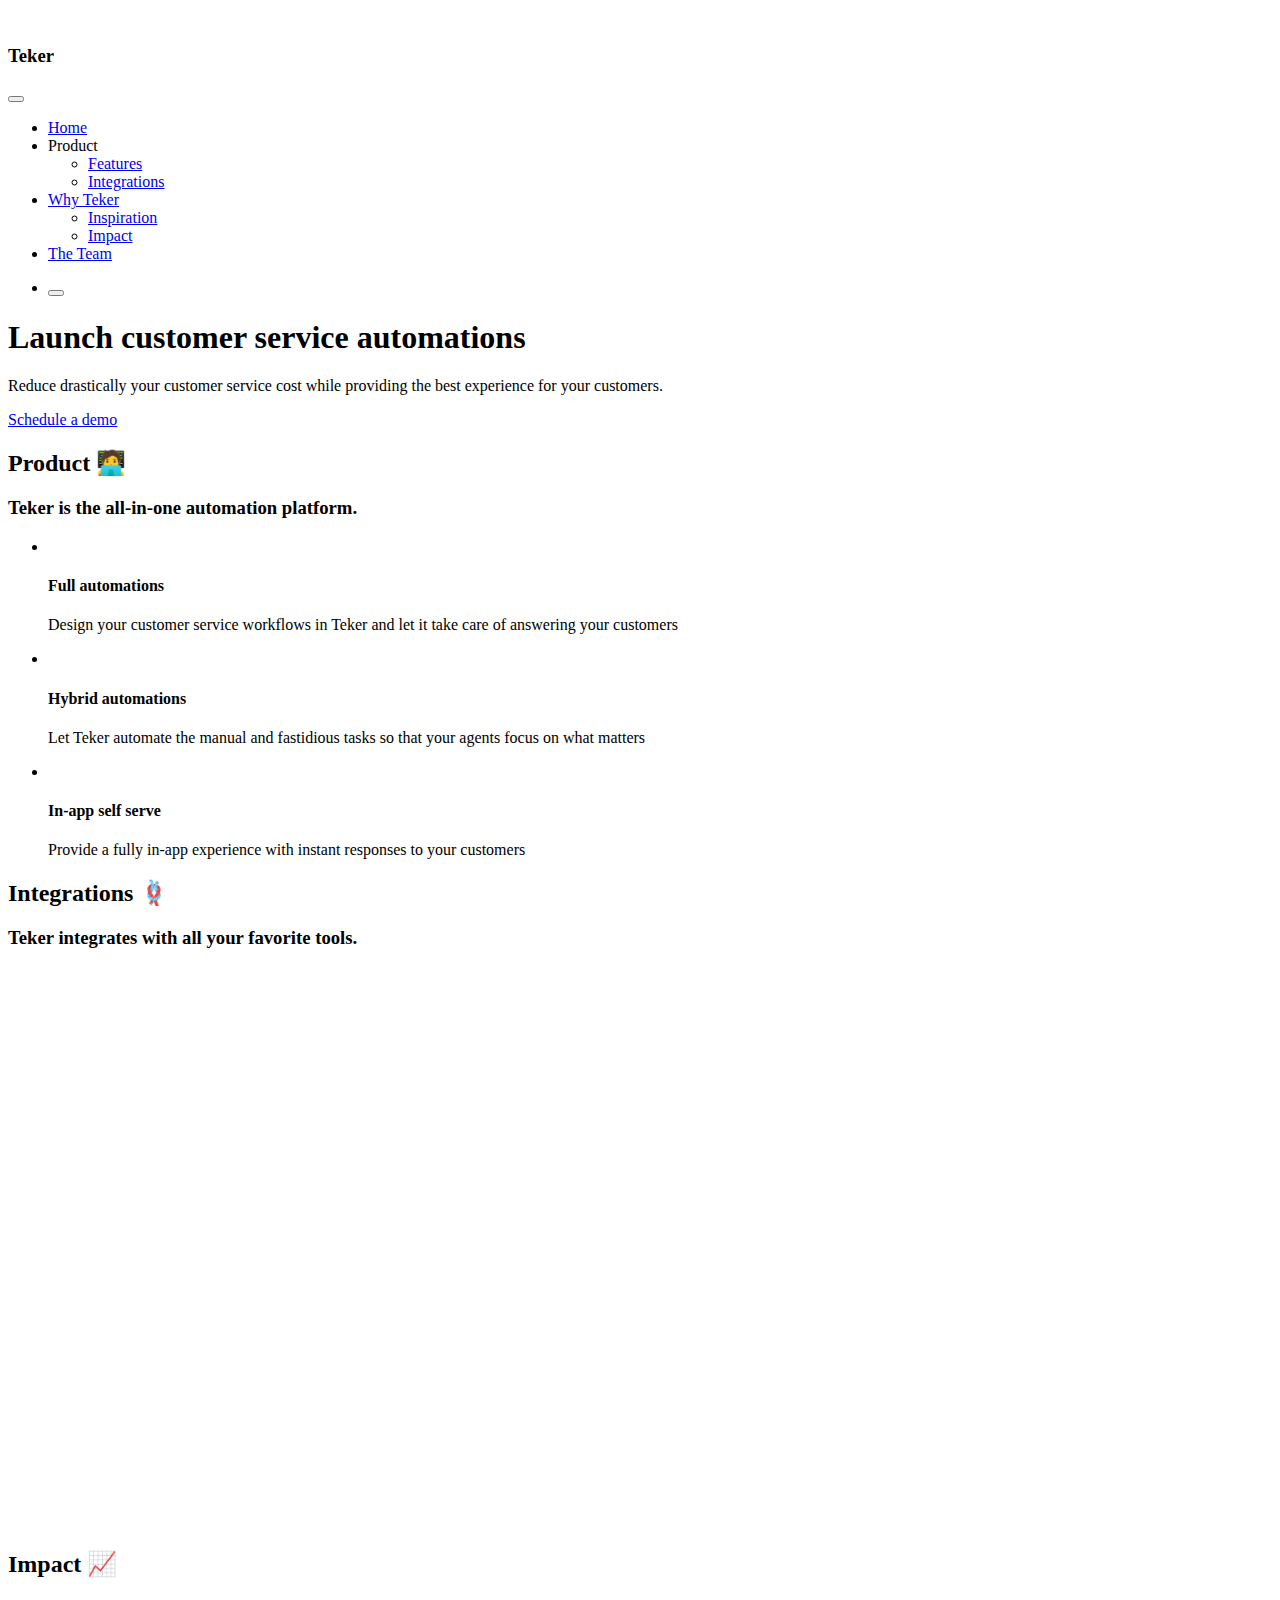
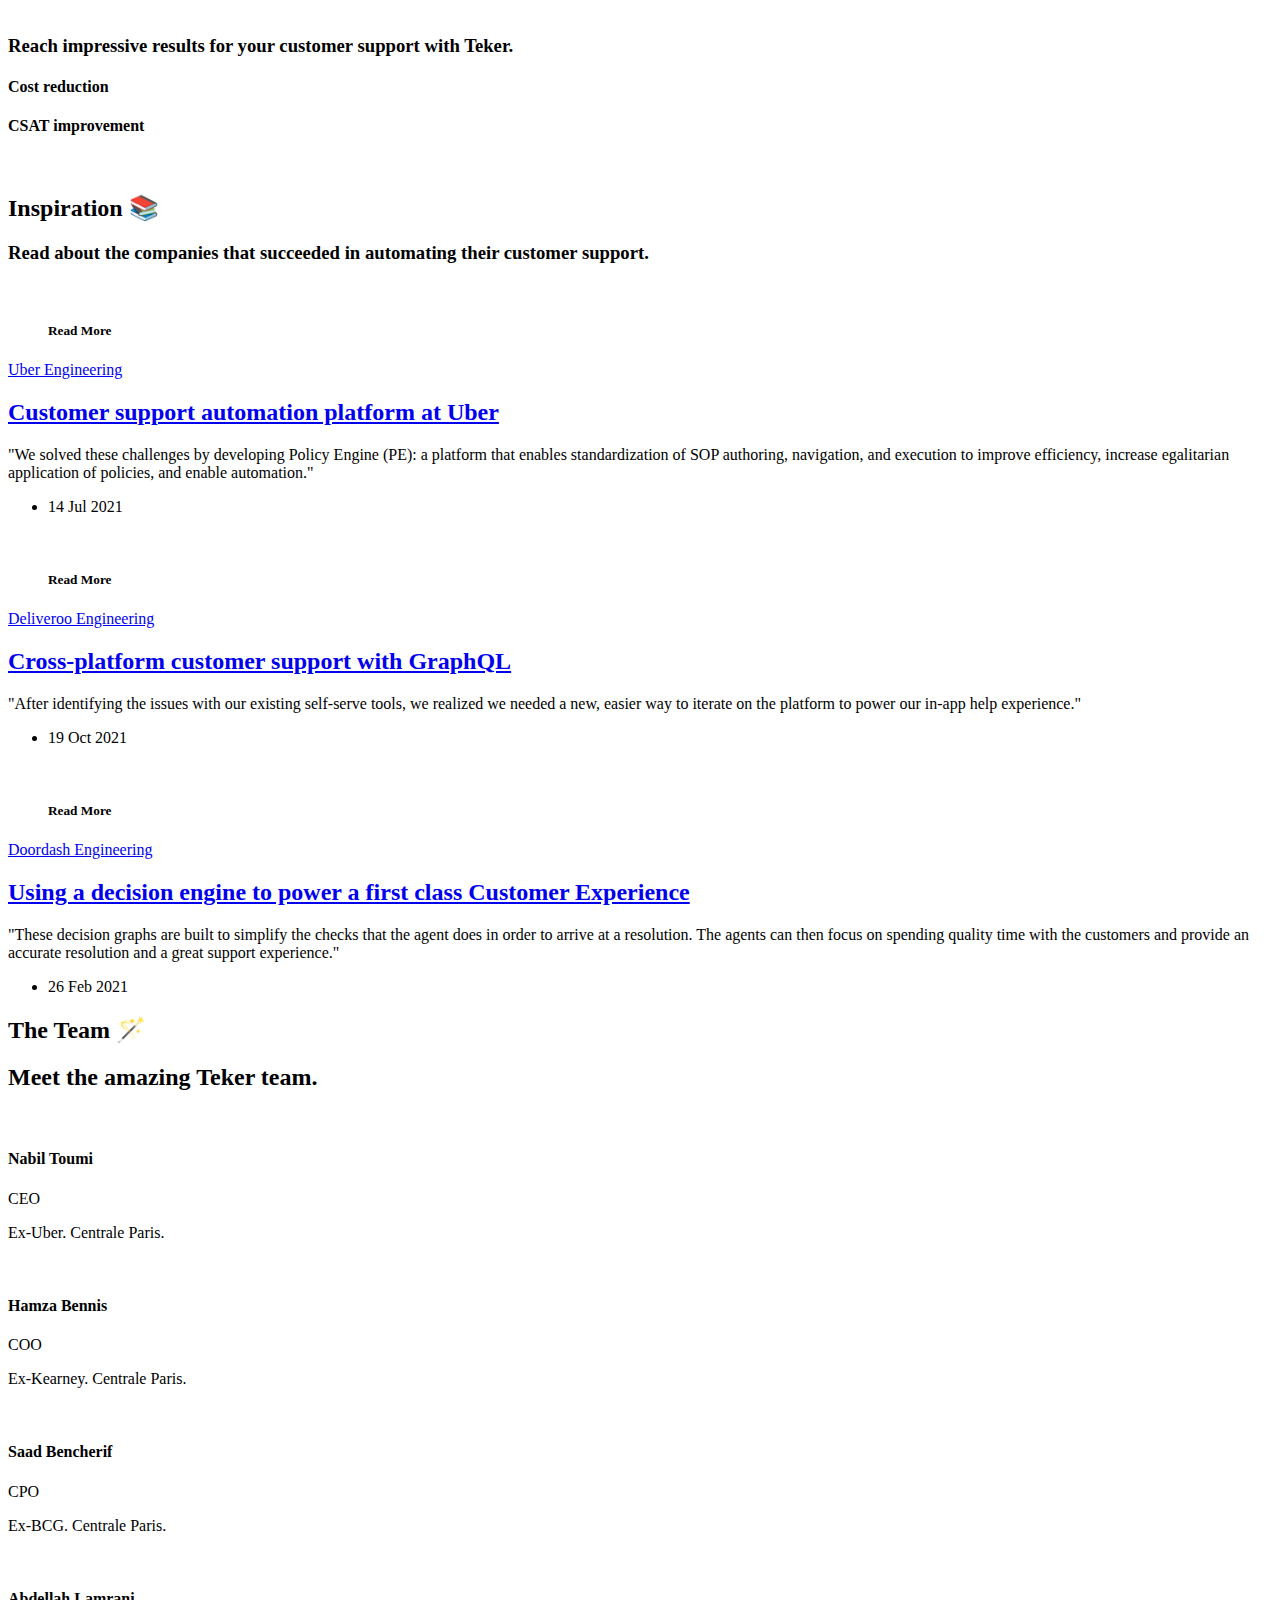
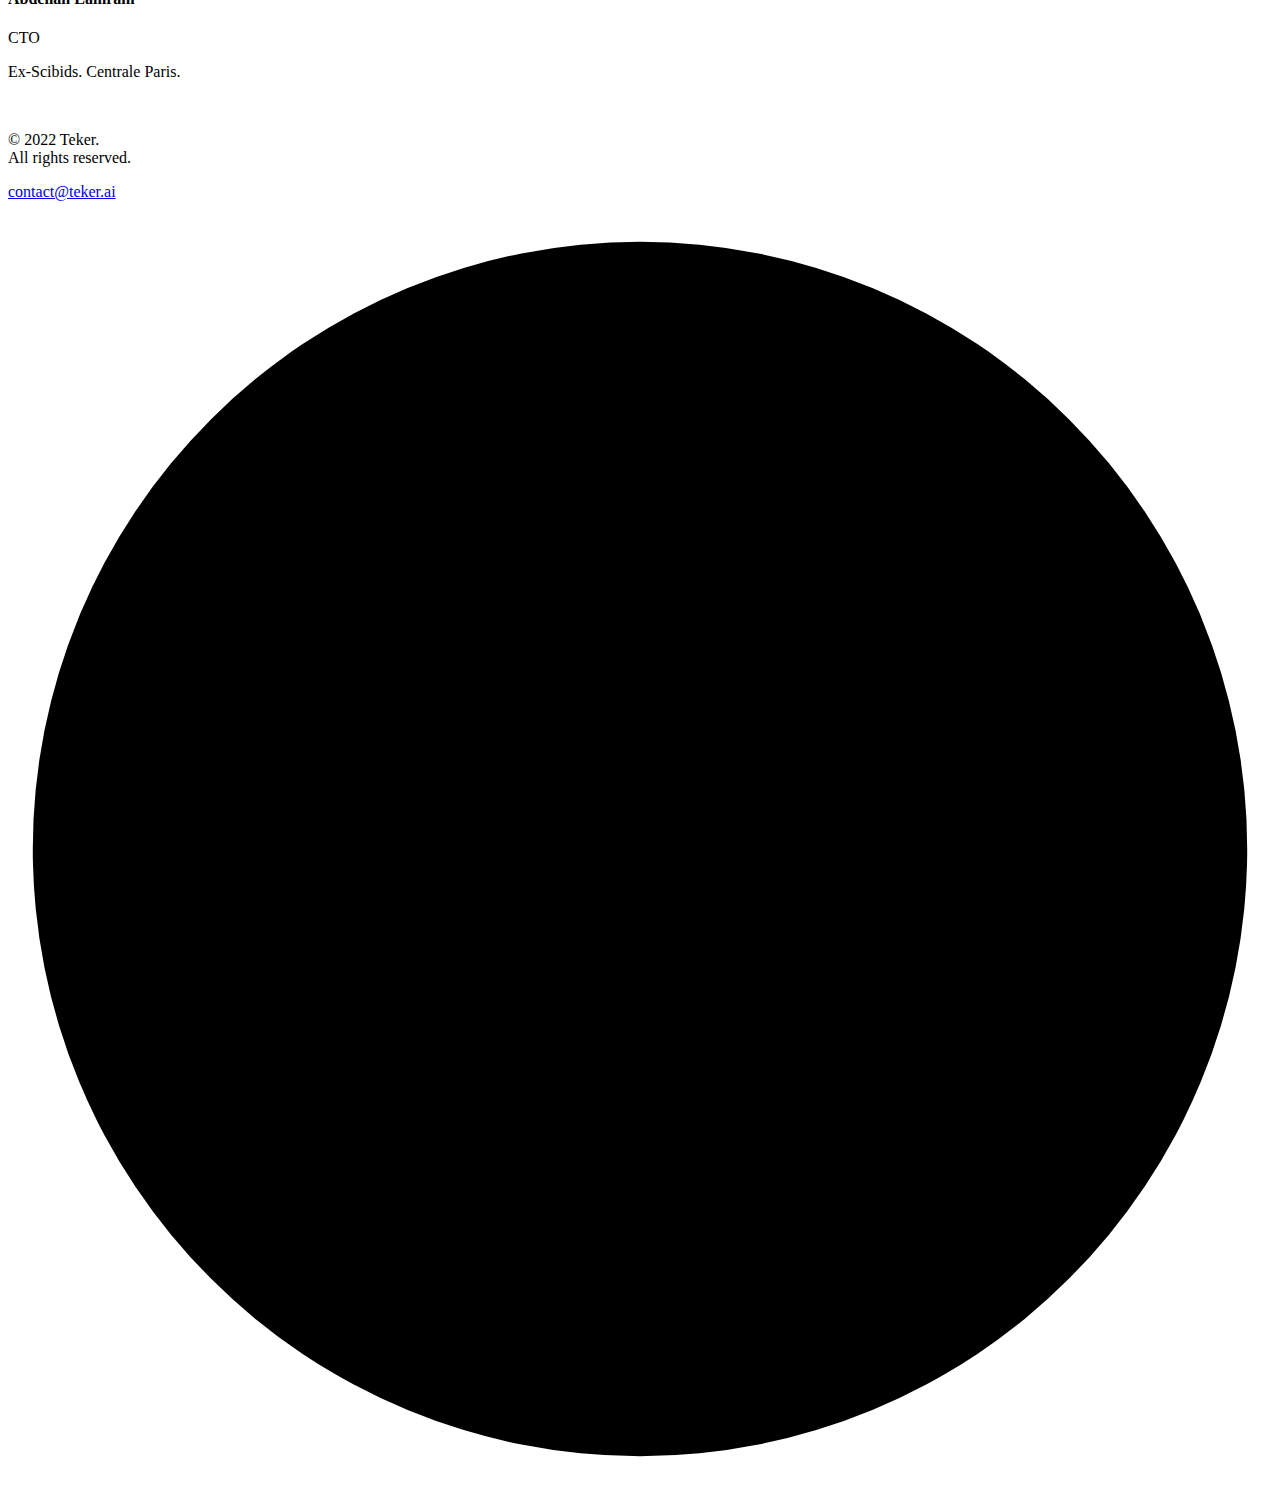
==== index.html @ 2a24ea31 "Add keywords and description" ====
<!DOCTYPE html>
<html lang="en">

<head>
  <meta charset="utf-8">
  <meta name="viewport" content="width=device-width, initial-scale=1.0">
  <meta name="description"
    content="Customer service automations made easy">
  <meta name="keywords"
    content="teker, customer service, automation, no code, saas, start up, tech">
  <meta name="author" content="elemis">
  <title>Teker | Automations made easy</title>
  <link rel="shortcut icon" href="./assets/logos/logo_favicon.png">
  <link rel="stylesheet" href="./assets/css/plugins.css">
  <link rel="stylesheet" href="./assets/css/style.css">
  <link rel="preload" href="./assets/css/fonts/dm.css" as="style" onload="this.rel='stylesheet'">
</head>

<body id="home">
  <div class="content-wrapper">
    <header class="wrapper bg-soft-primary">
      <nav class="navbar navbar-expand-lg classic transparent navbar-light">
        <div class="container flex-lg-row flex-nowrap align-items-center">
          <div class="navbar-brand w-100">
            <a href="./index.html">
              <img class="pt-2" src="./assets/logos/logo_teker.png" width="190" alt="" />
            </a>
          </div>
          <div class="navbar-collapse offcanvas offcanvas-nav offcanvas-start">
            <div class="offcanvas-header d-lg-none">
              <h3 class="text-white fs-30 mb-0">Teker</h3>
              <button type="button" class="btn-close btn-close-white" data-bs-dismiss="offcanvas"
                aria-label="Close"></button>
            </div>
            <div class="offcanvas-body ms-lg-auto d-flex flex-column h-100">
              <ul class="navbar-nav">
                <li class="nav-item dropdown">
                  <a class="nav-link" href="#home">Home</a>
                </li>
                <li class="nav-item dropdown">
                  <a class="nav-link dropdown-toggle" data-bs-toggle="dropdown">Product</a>
                  <ul class="dropdown-menu">
                    <li class="nav-item"><a class="dropdown-item" href="#our_product">Features</a></li>
                    <li class="nav-item"><a class="dropdown-item" href="#integrations">Integrations</a></li>
                  </ul>
                </li>
                <li class="nav-item dropdown">
                  <a class="nav-link dropdown-toggle" href="#" data-bs-toggle="dropdown">Why Teker</a>
                  <ul class="dropdown-menu">
                    <li class="nav-item"><a class="dropdown-item" href="#concept_validated">Inspiration</a></li>
                    <li class="nav-item"><a class="dropdown-item" href="#impact">Impact</a></li>
                  </ul>
                </li>
                <li class="nav-item dropdown">
                  <a class="nav-link" href="#the_team">The Team</a>
                </li>
                <!-- /.navbar-nav -->
            </div>
            <!-- /.navbar-other -->
          </div>
          <!-- /.navbar-collapse -->
          <div class="navbar-other ms-lg-4">
            <ul class="navbar-nav flex-row align-items-center ms-auto">
              <li class="nav-item d-lg-none">
                <button class="hamburger offcanvas-nav-btn"><span></span></button>
              </li>
            </ul>
          </div>
        </div>
        <!-- /.container -->
      </nav>
    </header>
    <!-- /header -->
    <section class="wrapper bg-soft-primary">
      <div class="container pt-10 pb-12 pt-md-14 pb-md-17">
        <div class="row gx-lg-8 gx-xl-12 gy-10 align-items-center">
          <div class="col-md-10 offset-md-1 offset-lg-0 col-lg-8 mt-lg-n2 text-center text-lg-start order-2 order-lg-0"
            data-cues="slideInDown" data-group="page-title" data-delay="600">
            <h1 class="display-1 mb-5 mx-md-10 mx-lg-0">Launch customer service automations <span
                class="typer text-primary text-nowrap" data-delay="70"
                data-words="like magic 🪄., in a few clicks 🖱., in no-code 🤓."></span><span
                class="cursor text-primary" data-owner="typer"></span></h1>
            <p class="lead fs-lg mb-7">Reduce drastically your customer service cost while providing the best experience
              for your customers.</p>
            <div class="d-flex justify-content-center justify-content-lg-start" data-cues="slideInDown"
              data-group="page-title-buttons" data-delay="900">
              <span><a class="btn btn-lg btn-primary rounded" href="https://calendly.com/abdellam1994/15min">Schedule a
                  demo</a></span>
            </div>
          </div>
          <!-- /column -->
        </div>
        <!-- /.row -->
      </div>
      <!-- /.container -->
    </section>
    <!-- /section -->
    <section class="wrapper bg-light" id="our_product">
      <div class="container py-14 pt-md-14 pb-md-15">
        <div class="row">
          <div class="col-md-10 offset-md-1 col-lg-10 offset-lg-2 mx-auto text-center">
            <h2 class="fs-15 text-uppercase text-muted mb-3">Product 🧑‍💻</h2>
            <h3 class="display-4 mb-10 px-xl-10 px-xxl-15">Teker is the all-in-one automation platform.</h3>
          </div>
          <!-- /column -->
        </div>
        <!-- /.row -->
        <ul
          class="nav nav-tabs nav-tabs-bg nav-tabs-shadow-lg d-flex justify-content-between nav-justified flex-lg-row flex-column">
          <li class="nav-item"> <a class="nav-link d-flex flex-row" data-bs-toggle="tab">
              <div><img src="./assets/img/icons/lineal/rocket.png"
                  class="svg-inject icon-svg icon-svg-md text-yellow me-4" alt="" /></div>
              <div>
                <h4 class="mb-1">Full automations</h4>
                <p>Design your customer service workflows in Teker and let it take care of answering your customers</p>
              </div>
            </a> </li>
          <li class="nav-item"> <a class="nav-link d-flex flex-row" data-bs-toggle="tab">
              <div><img src="./assets/img/icons/lineal/shaking_hands.png"
                  class="svg-inject icon-svg icon-svg-md text-green me-4" alt="" /></div>
              <div>
                <h4 class="mb-1">Hybrid automations</h4>
                <p>Let Teker automate the manual and fastidious tasks so that your agents focus on what matters</p>
              </div>
            </a> </li>
          <li class="nav-item"> <a class="nav-link d-flex flex-row" data-bs-toggle="tab">
              <div><img src="./assets/img/icons/lineal/app.png" class="svg-inject icon-svg icon-svg-md text-red me-4"
                  alt="" /></div>
              <div>
                <h4 class="mb-1">In-app self serve</h4>
                <p>Provide a fully in-app experience with instant responses to your customers</p>
              </div>
            </a> </li>
        </ul>
        <!-- /.container -->
    </section>
    <!-- /section -->
    <section class="wrapper bg-soft-primary" id="integrations">
      <div class="container py-14 py-md-16">
        <div class="col-md-10 offset-md-1 col-lg-8 offset-lg-2 mx-auto text-center">
          <h2 class="fs-15 text-uppercase text-muted mb-3">Integrations 🪢</h2>
          <h3 class="display-4 mb-4 pe-xxl-5">Teker integrates with all your favorite tools.</h3>
        </div>
        <br>
        <div class="slide">
          <div class="slide-track">
            <div class="col">
              <figure class="p-4"><img src="./assets/img/brands/zendesk.png" alt="" /></figure>
            </div>
            <!--/column -->
            <div class="col">
              <figure class="p-4"><img src="./assets/img/brands/intercom.png" alt="" /></figure>
            </div>
            <!--/column -->
            <div class="col">
              <figure class="p-4"><img src="./assets/img/brands/zapier.svg" alt="" /></figure>
            </div>
            <!--/column -->
            <div class="col">
              <figure class="p-4"><img src="./assets/img/brands/google_sheets.png" alt="" />
              </figure>
            </div>
            <!--/column -->
            <div class="col">
              <figure class="p-4"><img src="./assets/img/brands/mongodb.png" alt="" /></figure>
            </div>
            <!--/column -->
            <div class="col">
              <figure class="p-4"><img src="./assets/img/brands/hubspot.png" alt="" /></figure>
            </div>
            <!--/column -->
            <div class="col">
              <figure class="p-4"><img src="./assets/img/brands/salesforce.png" alt="" /></figure>
            </div>
            <!--/column -->
            <div class="col">
              <figure class="p-4"><img src="./assets/img/brands/api.png" alt="" /></figure>
            </div>
            <!--/column -->
            <div class="col">
              <figure class="p-4"><img src="./assets/img/brands/zendesk.png" alt="" /></figure>
            </div>
            <!--/column -->
            <div class="col">
              <figure class="p-4"><img src="./assets/img/brands/intercom.png" alt="" /></figure>
            </div>
            <!--/column -->
            <div class="col">
              <figure class="p-4"><img src="./assets/img/brands/zapier.svg" alt="" /></figure>
            </div>
            <!--/column -->
            <div class="col">
              <figure class="p-4"><img src="./assets/img/brands/google_sheets.png" alt="" />
              </figure>
            </div>
            <!--/column -->
            <div class="col">
              <figure class="p-4"><img src="./assets/img/brands/mongodb.png" alt="" /></figure>
            </div>
            <!--/column -->
            <div class="col">
              <figure class="p-4"><img src="./assets/img/brands/hubspot.png" alt="" /></figure>
            </div>
            <!--/column -->
            <div class="col">
              <figure class="p-4"><img src="./assets/img/brands/salesforce.png" alt="" /></figure>
            </div>
            <!--/column -->
            <div class="col">
              <figure class="p-4"><img src="./assets/img/brands/api.png" alt="" /></figure>
            </div>
            <!--/column -->
          </div>
        </div>
      </div>
      <!-- /column -->
  </div>
  <!-- /.row -->
  </div>
  <!-- /.container -->
  </section>
  <section class="wrapper bg-light" id="impact">
    <div class="container py-14 py-md-14">
      <div class="col-md-10 offset-md-1 col-lg-8 offset-lg-2 mx-auto text-center">
        <h2 class="fs-15 text-uppercase text-muted mb-3">Impact 📈</h2>
      </div>
      <br>
      <div class="row align-items-center gy-8">
        <div class="col-lg-7 text-center text-lg-start">
          <h3 class="display-4 mb-0 pe-xl-10 pe-xxl-15">Reach <span class="underline-3 style-2 purple">impressive</span>
            results for your customer support with Teker.</h3>
        </div>
        <!-- /column -->
        <div class="col-lg-5">
          <div class="row gy-6 text-center">
            <div class="col-md-6">
              <div class="progressbar semi-circle fuchsia" data-value="70"></div>
              <h4 class="mb-0">Cost reduction</h4>
            </div>
            <!-- /column -->
            <div class="col-md-6">
              <div class="progressbar semi-circle orange" data-value="+30"></div>
              <h4 class="mb-0">CSAT improvement</h4>
            </div>
            <!-- /column -->
          </div>
          <!-- /.row -->
        </div>
        <!-- /column -->
      </div>
      <!-- /.row -->
    </div>
    <!-- /.container -->
  </section>
  <!-- /section -->
  <section class="wrapper bg-soft-primary" id="concept_validated">
    <br>

    <div class="container py-14 py-md-12">
      <div class="row">
        <div class="col-md-10 offset-md-1 col-lg-8 offset-lg-2 mx-auto text-center">
          <h2 class="fs-15 text-uppercase text-muted mb-3">Inspiration 📚</h2>
          <h3 class="display-4 mb-10 px-xl-10 px-xxl-15">Read about the companies that succeeded in automating their
            customer support.</h3>
        </div>
      </div>
      <!-- /.row -->
      <div class="container py-14 py-md-10">
        <!-- /.row -->
        <div class="position-relative">
          <div class="shape bg-dot primary rellax w-17 h-20" data-rellax-speed="1" style="top: 0; left: -1.7rem;">
          </div>
          <div class="swiper-container dots-closer blog grid-view mb-6" data-margin="0" data-dots="true"
            data-items-xl="3" data-items-md="2" data-items-xs="1">
            <div class="swiper">
              <div class="swiper-wrapper">
                <div class="swiper-slide">
                  <div class="item-inner">
                    <article>
                      <div class="card">
                        <figure class="card-img-top overlay overlay-1 hover-scale"><a
                            href="https://eng.uber.com/customer-automation-platform/"> <img
                              src="./assets/img/photos/b4.jpg" alt="" /></a>
                          <figcaption>
                            <h5 class="from-top mb-0">Read More</h5>
                          </figcaption>
                        </figure>
                        <div class="card-body card-body-article">
                          <div class="post-header">
                            <div class="post-category text-line">
                              <a href="https://eng.uber.com/customer-automation-platform/" class="hover"
                                rel="category">Uber Engineering</a>
                            </div>
                            <!-- /.post-category -->
                            <h2 class="post-title h3 mt-1 mb-3"><a class="link-dark"
                                href="https://eng.uber.com/customer-automation-platform/">Customer support automation
                                platform at Uber</a></h2>
                          </div>
                          <!-- /.post-header -->
                          <div class="post-content">
                            <p>"We solved these challenges by developing Policy Engine (PE): a platform that enables
                              standardization of SOP authoring, navigation, and execution to improve efficiency,
                              increase egalitarian application of policies, and enable automation."</p>
                          </div>
                          <!-- /.post-content -->
                        </div>
                        <!--/.card-body -->
                        <div class="card-footer">
                          <ul class="post-meta d-flex mb-0">
                            <li class="post-date"><i class="uil uil-calendar-alt"></i><span>14 Jul 2021</span></li>
                          </ul>
                          <!-- /.post-meta -->
                        </div>
                        <!-- /.card-footer -->
                      </div>
                      <!-- /.card -->
                    </article>
                    <!-- /article -->
                  </div>
                  <!-- /.item-inner -->
                </div>
                <!--/.swiper-slide -->
                <div class="swiper-slide">
                  <div class="item-inner">
                    <article>
                      <div class="card">
                        <figure class="card-img-top overlay overlay-1 hover-scale"><a
                            href="https://deliveroo.engineering/2021/10/19/cross-platform-customer-support.html"> <img
                              src="./assets/img/photos/b6.jpg" alt="" /></a>
                          <figcaption>
                            <h5 class="from-top mb-0">Read More</h5>
                          </figcaption>
                        </figure>
                        <div class="card-body card-body-article">
                          <div class="post-header">
                            <div class="post-category text-line">
                              <a href="https://deliveroo.engineering/2021/10/19/cross-platform-customer-support.html"
                                class="hover" rel="category">Deliveroo Engineering</a>
                            </div>
                            <!-- /.post-category -->
                            <h2 class="post-title h3 mt-1 mb-3"><a class="link-dark"
                                href="https://deliveroo.engineering/2021/10/19/cross-platform-customer-support.html">Cross-platform
                                customer support with GraphQL</a></h2>
                          </div>
                          <!-- /.post-header -->
                          <div class="post-content" height="1000">
                            <p>"After identifying the issues with our existing self-serve tools, we realized we needed
                              a new, easier way to iterate on the platform to power our in-app help experience."</p>
                          </div>
                          <!-- /.post-content -->
                        </div>
                        <!--/.card-body -->
                        <div class="card-footer">
                          <ul class="post-meta d-flex mb-0">
                            <li class="post-date"><i class="uil uil-calendar-alt"></i><span>19 Oct 2021</span></li>
                          </ul>
                          <!-- /.post-meta -->
                        </div>
                        <!-- /.card-footer -->
                      </div>
                      <!-- /.card -->
                    </article>
                    <!-- /article -->
                  </div>
                  <!-- /.item-inner -->
                </div>
                <!--/.swiper-slide -->
                <div class="swiper-slide">
                  <div class="item-inner">
                    <article>
                      <div class="card">
                        <figure class="card-img-top overlay overlay-1 hover-scale"><a
                            href="https://doordash.engineering/2021/02/26/customer-obsession-decision-platform/"> <img
                              src="./assets/img/photos/b5.jpg" alt="" /></a>
                          <figcaption>
                            <h5 class="from-top mb-0">Read More</h5>
                          </figcaption>
                        </figure>
                        <div class="card-body card-body-article">
                          <div class="post-header">
                            <div class="post-category text-line">
                              <a href="https://doordash.engineering/2021/02/26/customer-obsession-decision-platform/"
                                class="hover" rel="category">Doordash Engineering</a>
                            </div>
                            <!-- /.post-category -->
                            <h2 class="post-title h3 mt-1 mb-3"><a class="link-dark"
                                href="https://doordash.engineering/2021/02/26/customer-obsession-decision-platform/">Using
                                a decision engine to power a first class Customer Experience</a></h2>
                          </div>
                          <!-- /.post-header -->
                          <div class="post-content">
                            <p>"These decision graphs are built to simplify the checks that the agent does in order to
                              arrive at a resolution. The agents can then focus on spending quality time with the
                              customers and provide an accurate resolution and a great support experience."</p>
                          </div>
                          <!-- /.post-content -->
                        </div>
                        <!--/.card-body -->
                        <div class="card-footer">
                          <ul class="post-meta d-flex mb-0">
                            <li class="post-date"><i class="uil uil-calendar-alt"></i><span>26 Feb 2021</span></li>
                          </ul>
                          <!-- /.post-meta -->
                        </div>
                        <!-- /.card-footer -->
                      </div>
                      <!-- /.card -->
                    </article>
                    <!-- /article -->
                  </div>
                  <!-- /.item-inner -->
                </div>
                <!--/.swiper-slide -->
              </div>
              <!--/.swiper-wrapper -->
            </div>
            <!-- /.swiper -->
          </div>
          <!-- /.swiper-container -->
        </div>
        <!-- /.position-relative -->
      </div>
      <!-- /.container -->
    </div>
    <!-- /.container -->
  </section>
  <!-- /section -->
  <section class="wrapper bg-light" id="the_team">
    <div class="container py-14 py-md-16">
      <div class="row mb-3">
        <div class="col-md-10 offset-md-1 col-lg-8 offset-lg-2 mx-auto text-center">
          <h2 class="fs-15 text-uppercase text-muted mb-3">The Team 🪄</h2>
        </div>
        <div class="col-md-10 col-xl-9 col-xxl-7 mx-auto text-center">
          <h2 class="display-4 mb-3 px-lg-14">Meet the <span class="underline-3 style-2 purple">amazing</span> Teker
            team.</h2>
        </div>
        <!--/column -->
      </div>
      <!--/.row -->
      <div class="position-relative">
        <div class="shape rounded-circle bg-soft-yellow rellax w-16 h-16" data-rellax-speed="1"
          style="bottom: 0.5rem; right: -1.7rem;"></div>
        <div class="shape rounded-circle bg-line red rellax w-16 h-16" data-rellax-speed="1"
          style="top: 0.5rem; left: -1.7rem;"></div>
        <div class="swiper-container dots-closer mb-6" data-margin="0" data-dots="true" data-items-xxl="4"
          data-items-lg="4" data-items-md="2" data-items-xs="1">
          <div class="swiper">
            <div class="swiper-wrapper">
              <div class="swiper-slide">
                <div class="item-inner">
                  <div class="card">
                    <div class="card-body">
                      <img class="rounded-circle w-15 mb-4" src="./assets/img/photos/nabil.jpeg" alt="" />
                      <h4 class="mb-1">Nabil Toumi</h4>
                      <div class="meta mb-2">CEO</div>
                      <p class="mb-2">Ex-Uber. Centrale Paris.</p>
                      <nav class="nav social mb-0">
                        <a href="https://www.linkedin.com/in/nabil-toumi-b58b0084/"><i class="uil uil-linkedin"></i></a>
                      </nav>
                      <!-- /.social -->
                    </div>
                    <!--/.card-body -->
                  </div>
                  <!-- /.card -->
                </div>
                <!-- /.item-inner -->
              </div>
              <!--/.swiper-slide -->
              <div class="swiper-slide">
                <div class="item-inner">
                  <div class="card">
                    <div class="card-body">
                      <img class="rounded-circle w-15 mb-4" src="./assets/img/photos/hamza.jpeg" alt="" />
                      <h4 class="mb-1">Hamza Bennis</h4>
                      <div class="meta mb-2">COO</div>
                      <p class="mb-2">Ex-Kearney. Centrale Paris.</p>
                      <nav class="nav social mb-0">
                        <a href="https://www.linkedin.com/in/hamza-bennis-143635a6/"><i
                            class="uil uil-linkedin"></i></a>
                      </nav>
                      <!-- /.social -->
                    </div>
                    <!--/.card-body -->
                  </div>
                  <!-- /.card -->
                </div>
                <!-- /.item-inner -->
              </div>
              <!--/.swiper-slide -->
              <div class="swiper-slide">
                <div class="item-inner">
                  <div class="card">
                    <div class="card-body">
                      <img class="rounded-circle w-15 mb-4" src="./assets/img/photos/saad.jpeg" alt="" />
                      <h4 class="mb-1">Saad Bencherif</h4>
                      <div class="meta mb-2">CPO</div>
                      <p class="mb-2">Ex-BCG. Centrale Paris.</p>
                      <nav class="nav social mb-0">
                        <a href="https://www.linkedin.com/in/bencherifs/"><i class="uil uil-linkedin"></i></a>
                      </nav>
                      <!-- /.social -->
                    </div>
                    <!--/.card-body -->
                  </div>
                  <!-- /.card -->
                </div>
                <!-- /.item-inner -->
              </div>
              <!--/.swiper-slide -->
              <div class="swiper-slide">
                <div class="item-inner">
                  <div class="card">
                    <div class="card-body">
                      <img class="rounded-circle w-15 mb-4" src="./assets/img/photos/abdellah.jpeg" alt="" />
                      <h4 class="mb-1">Abdellah Lamrani</h4>
                      <div class="meta mb-2">CTO</div>
                      <p class="mb-2">Ex-Scibids. Centrale Paris.</p>
                      <nav class="nav social mb-0">
                        <a href="https://www.linkedin.com/in/abdellah-lamrani-alaoui-6288a4a6/"><i
                            class="uil uil-linkedin"></i></a>
                      </nav>
                      <!-- /.social -->
                    </div>
                    <!--/.card-body -->
                  </div>
                  <!-- /.card -->
                </div>
                <!-- /.item-inner -->
              </div>
              <!--/.swiper-slide -->
            </div>
            <!--/.swiper-wrapper -->
          </div>
          <!-- /.swiper -->
        </div>
        <!-- /.swiper-container -->
      </div>
      <!-- /.position-relative -->
    </div>
    <!-- /.container -->
  </section>
  <footer class="bg-dark text-inverse">
    <div class="container py-13 py-md-15">
      <div class="row gy-6 gy-lg-0">
        <div class="col-md-4 col-lg-3">
          <div class="widget">
            <img class="mb-4" src="./assets/logos/white_logo_teker.png" width="150" alt="" />
            <p class="mb-4">© 2022 Teker. <br class="d-none d-lg-block" />All rights reserved.</p>
            <p class="mb-4"><a href="mailto:contact@teker.ai">contact@teker.ai</a></p>
            <!-- /.social -->
          </div>
          <!-- /.widget -->
        </div>
        <!-- /column -->
      </div>
      <!--/.row -->
    </div>
    <!-- /.container -->
  </footer>
  <div class="progress-wrap">
    <svg class="progress-circle svg-content" width="100%" height="100%" viewBox="-1 -1 102 102">
      <path d="M50,1 a49,49 0 0,1 0,98 a49,49 0 0,1 0,-98" />
    </svg>
  </div>
  <script src="./assets/js/plugins.js"></script>
  <script src="./assets/js/theme.js"></script>
</body>

</html>
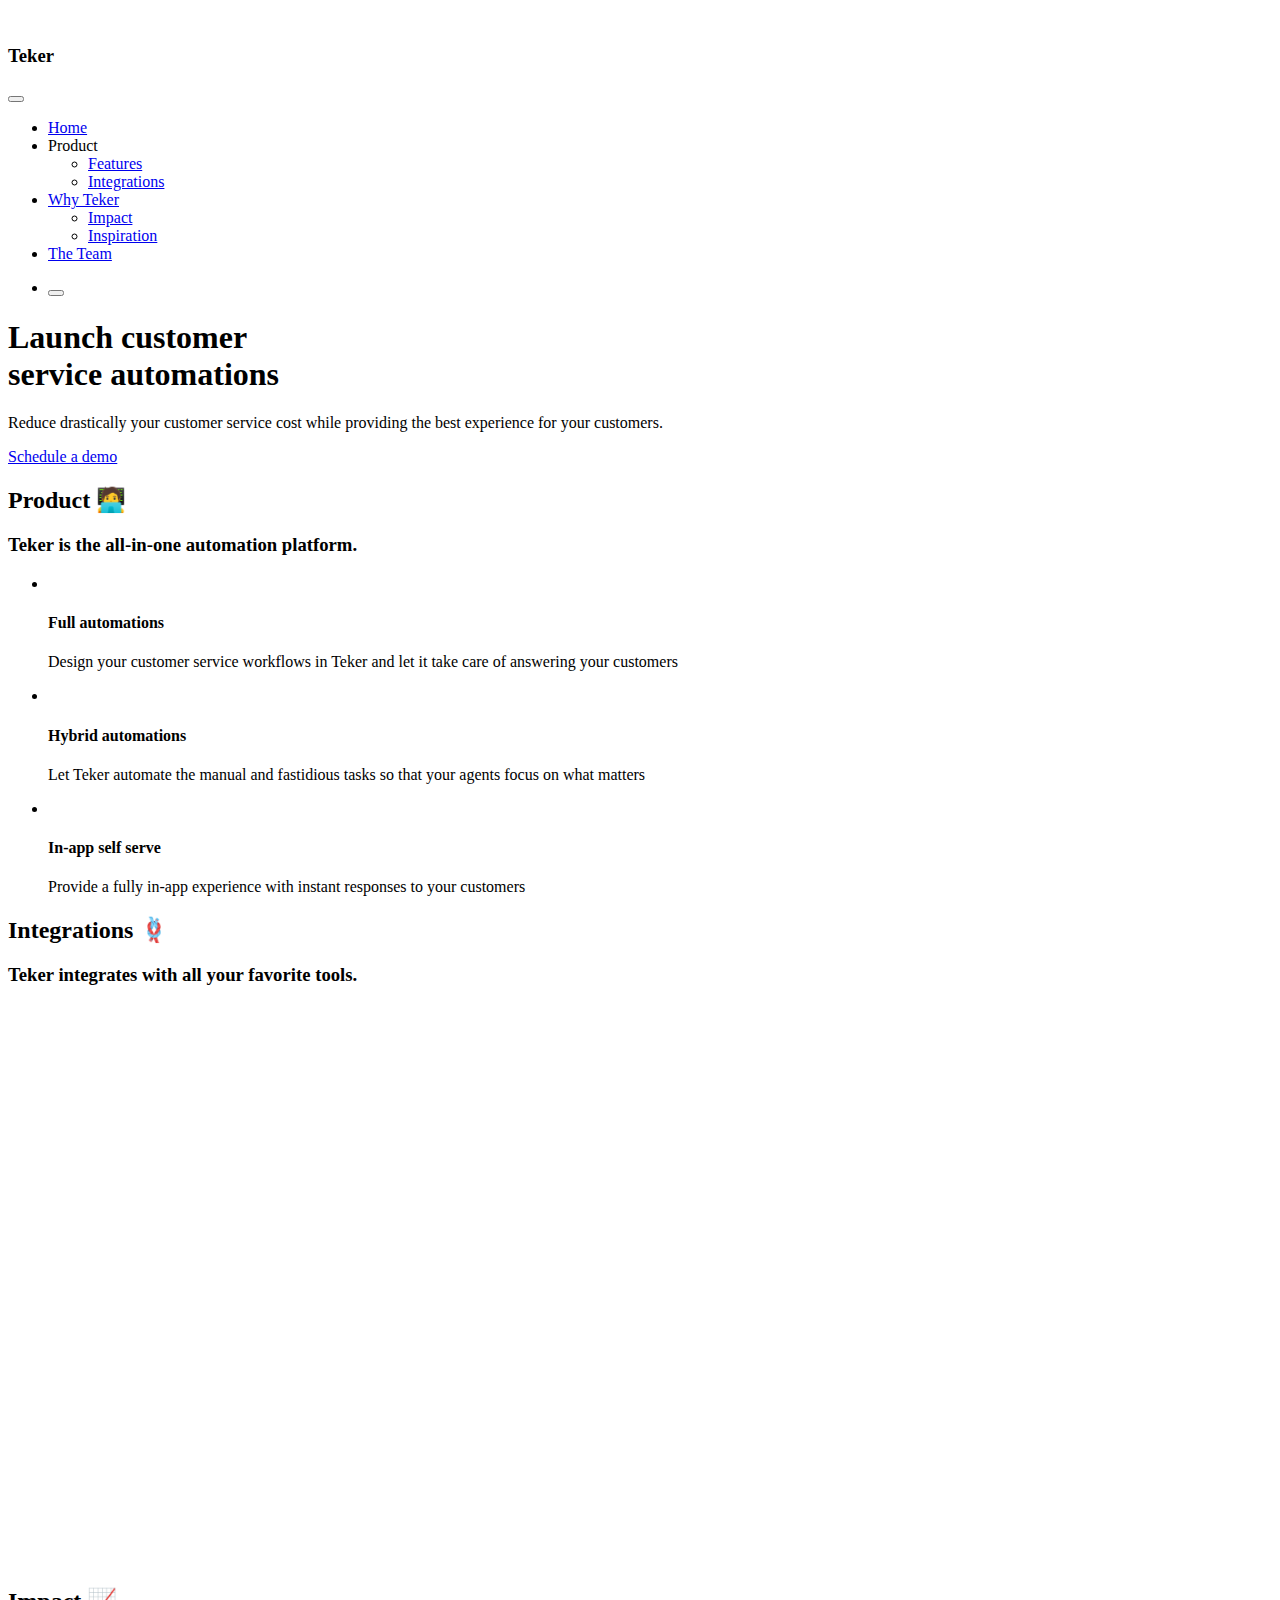
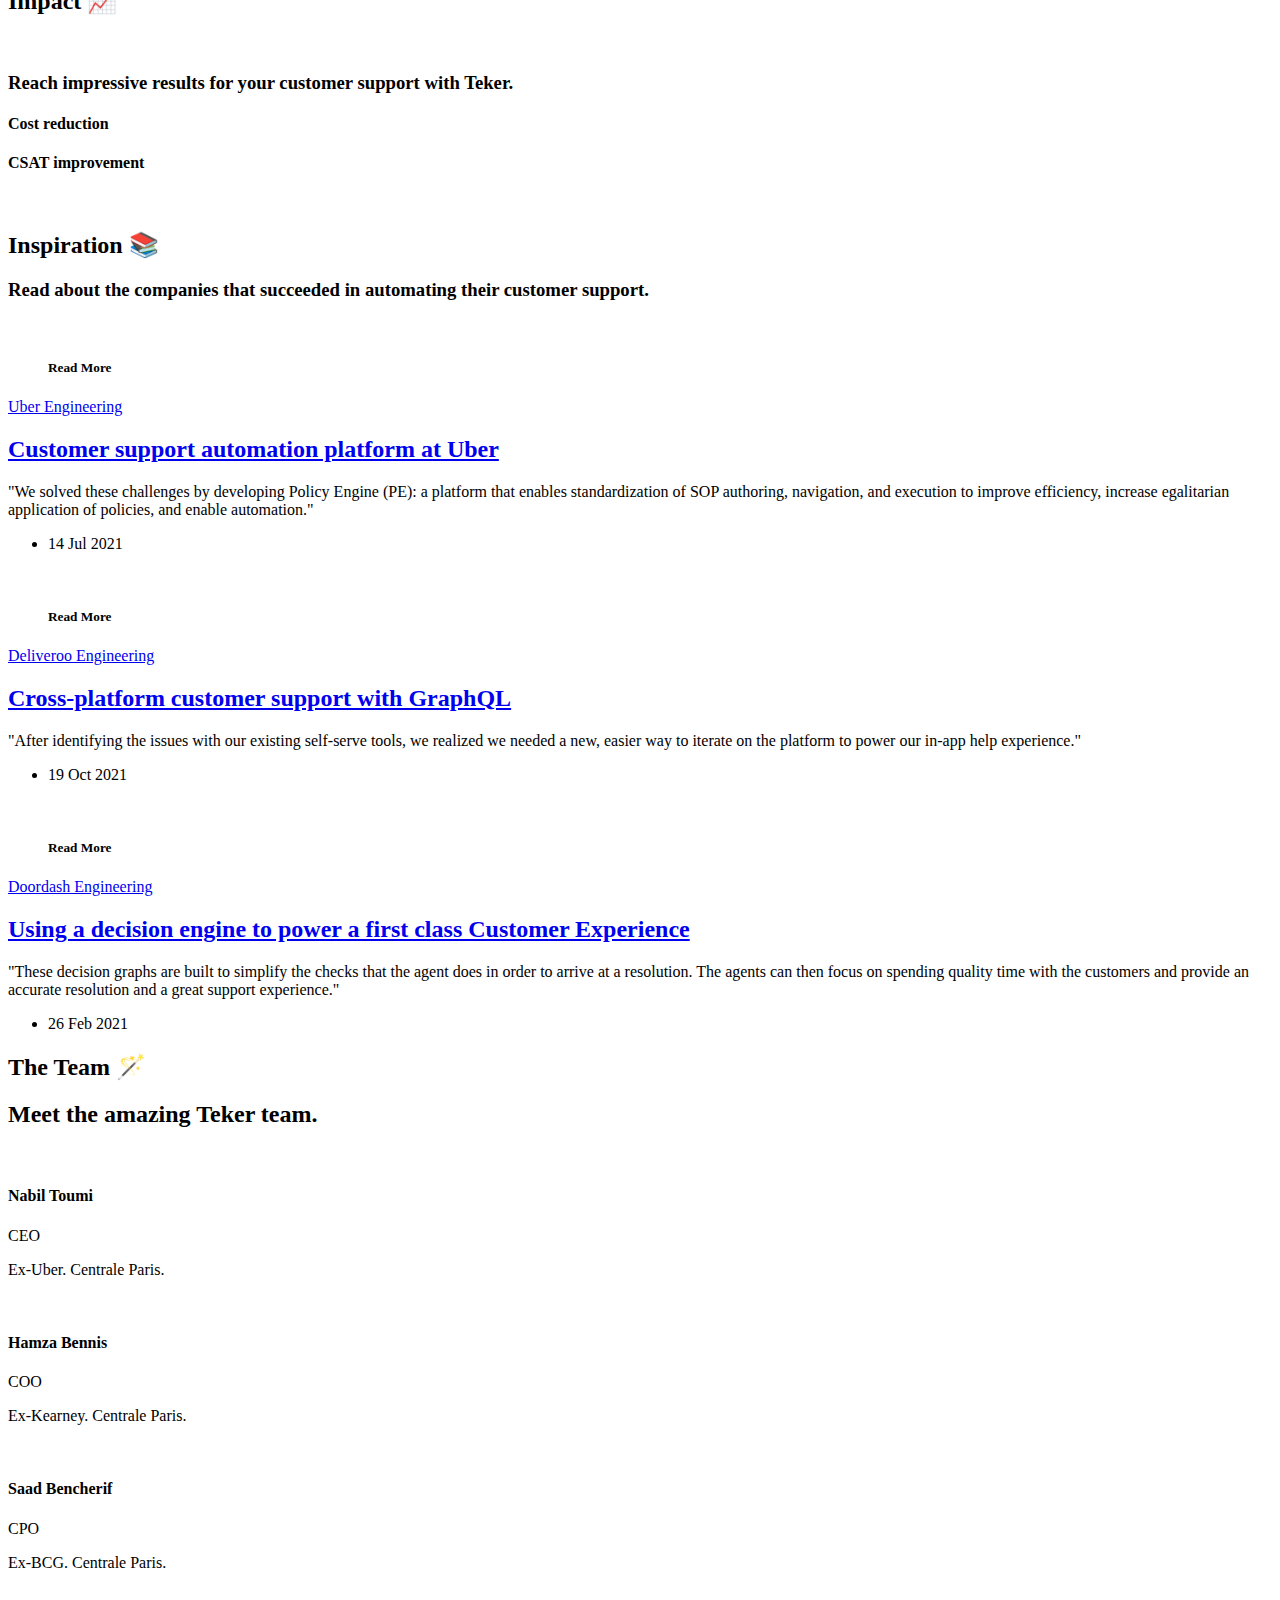
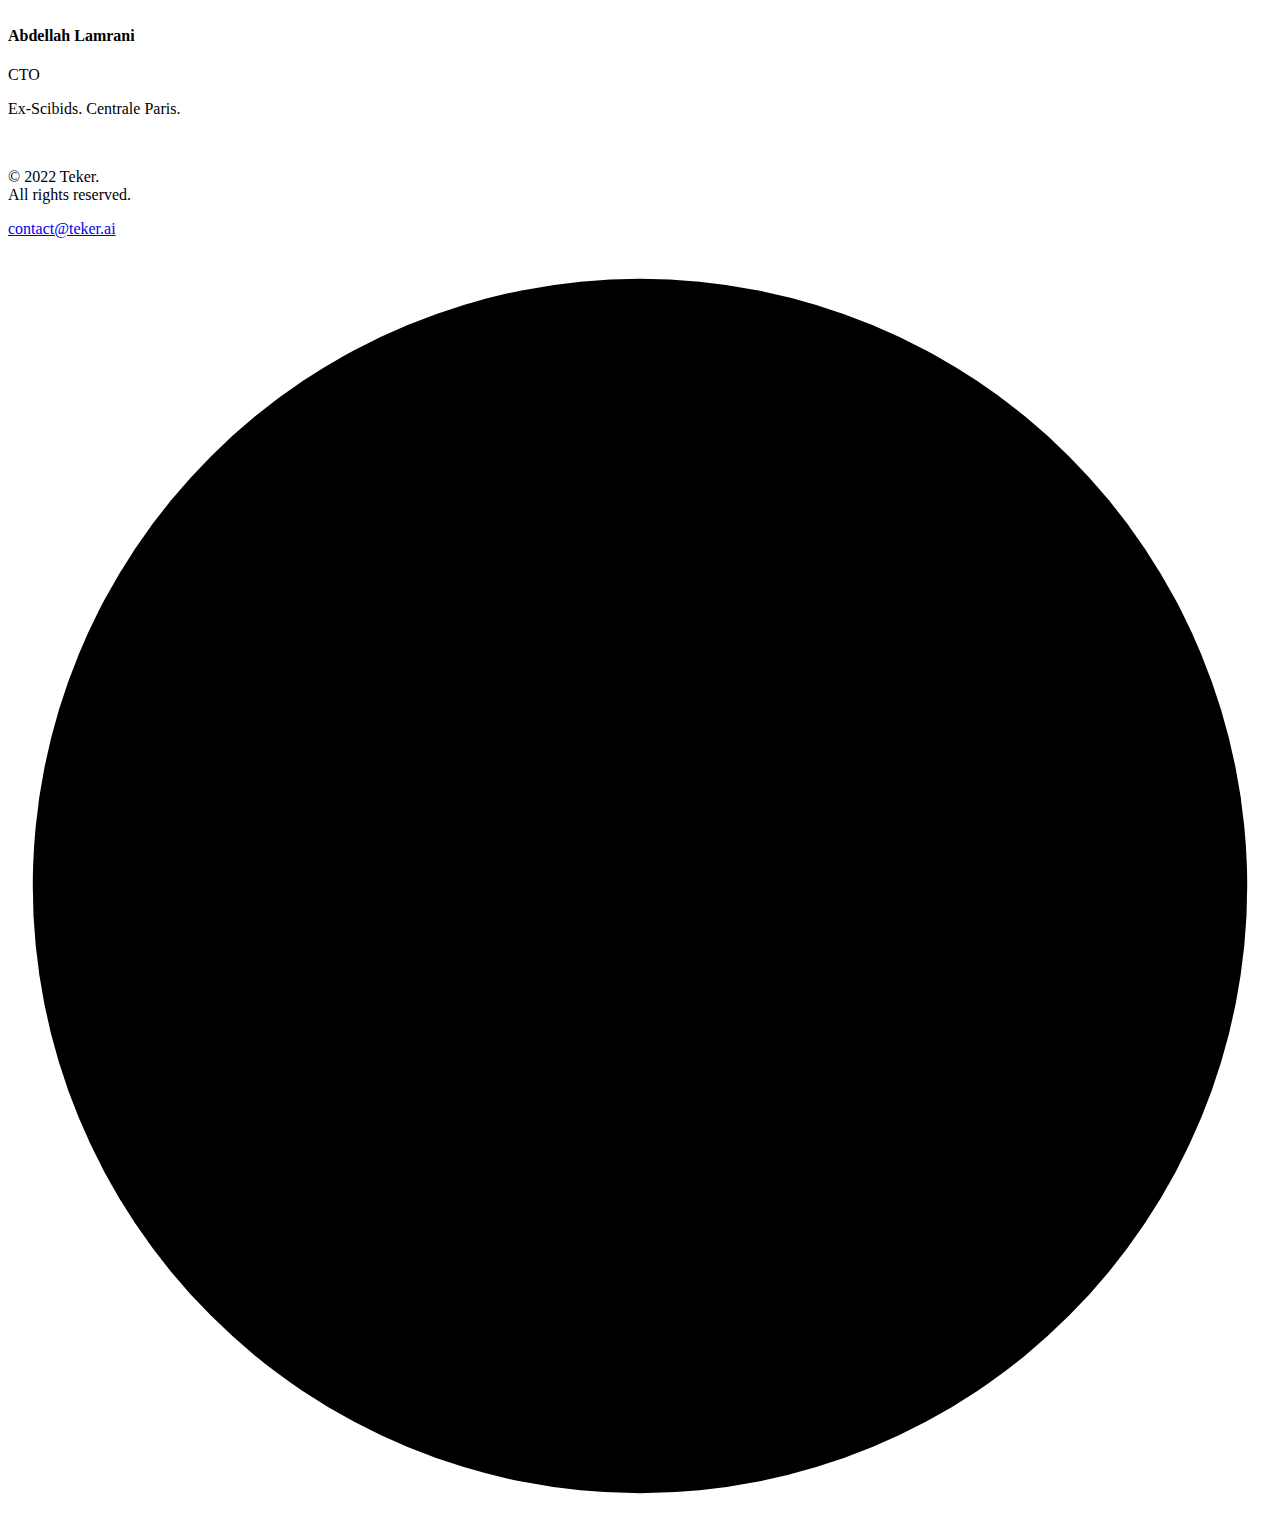
==== commit 7688e55d: "Add newlines for punchline" ====
--- a/index.html
+++ b/index.html
@@ -4,10 +4,8 @@
 <head>
   <meta charset="utf-8">
   <meta name="viewport" content="width=device-width, initial-scale=1.0">
-  <meta name="description"
-    content="Customer service automations made easy">
-  <meta name="keywords"
-    content="teker, customer service, automation, no code, saas, start up, tech">
+  <meta name="description" content="Launch customer service automations like magic 🪄.">
+  <meta name="keywords" content="technology, software, saas, tech, automation, customer, service, support, experience, automation, no-code, no code, self service, in app, zendesk, intercom">
   <meta name="author" content="elemis">
   <title>Teker | Automations made easy</title>
   <link rel="shortcut icon" href="./assets/logos/logo_favicon.png">
@@ -47,8 +45,8 @@
                 <li class="nav-item dropdown">
                   <a class="nav-link dropdown-toggle" href="#" data-bs-toggle="dropdown">Why Teker</a>
                   <ul class="dropdown-menu">
+                    <li class="nav-item"><a class="dropdown-item" href="#impact">Impact</a></li>
                     <li class="nav-item"><a class="dropdown-item" href="#concept_validated">Inspiration</a></li>
-                    <li class="nav-item"><a class="dropdown-item" href="#impact">Impact</a></li>
                   </ul>
                 </li>
                 <li class="nav-item dropdown">
@@ -76,7 +74,7 @@
         <div class="row gx-lg-8 gx-xl-12 gy-10 align-items-center">
           <div class="col-md-10 offset-md-1 offset-lg-0 col-lg-8 mt-lg-n2 text-center text-lg-start order-2 order-lg-0"
             data-cues="slideInDown" data-group="page-title" data-delay="600">
-            <h1 class="display-1 mb-5 mx-md-10 mx-lg-0">Launch customer service automations <span
+            <h1 class="display-1 mb-5 mx-md-10 mx-lg-0">Launch customer <br/>service automations <br/><span
                 class="typer text-primary text-nowrap" data-delay="70"
                 data-words="like magic 🪄., in a few clicks 🖱., in no-code 🤓."></span><span
                 class="cursor text-primary" data-owner="typer"></span></h1>
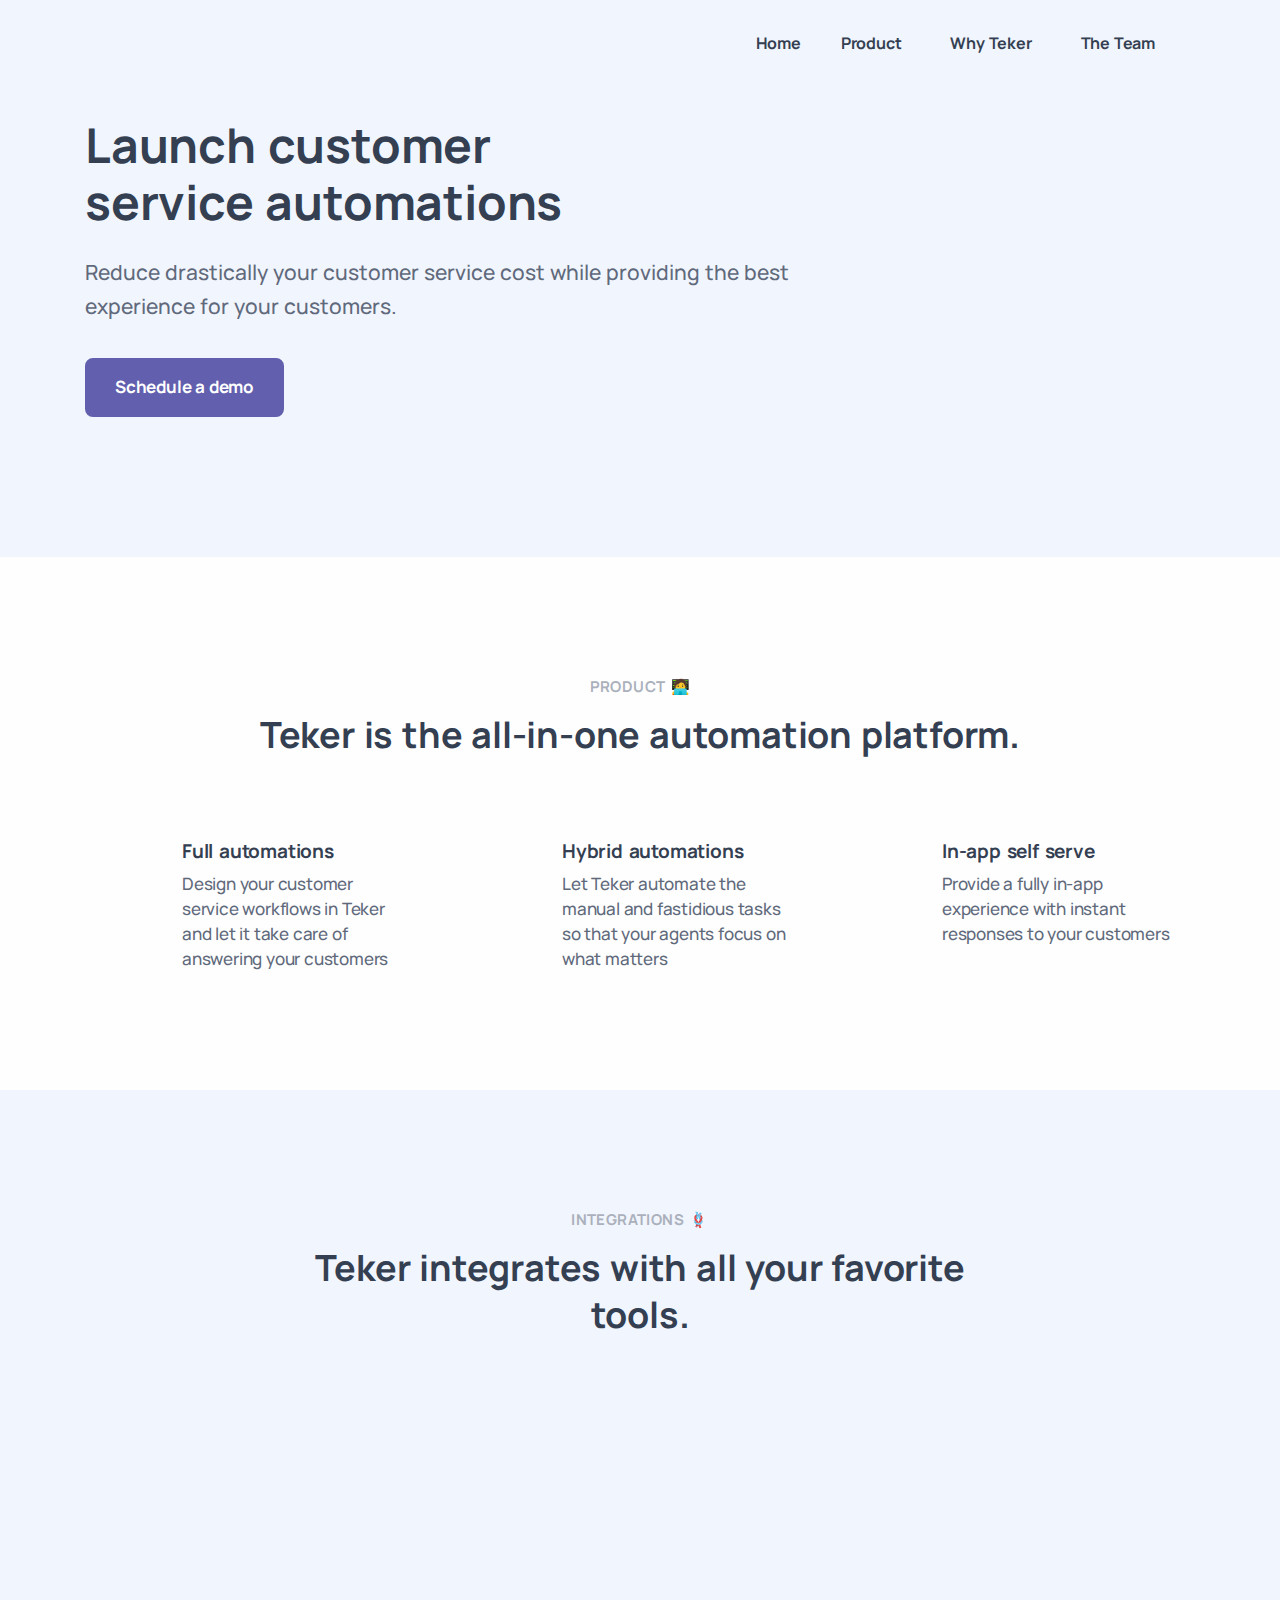
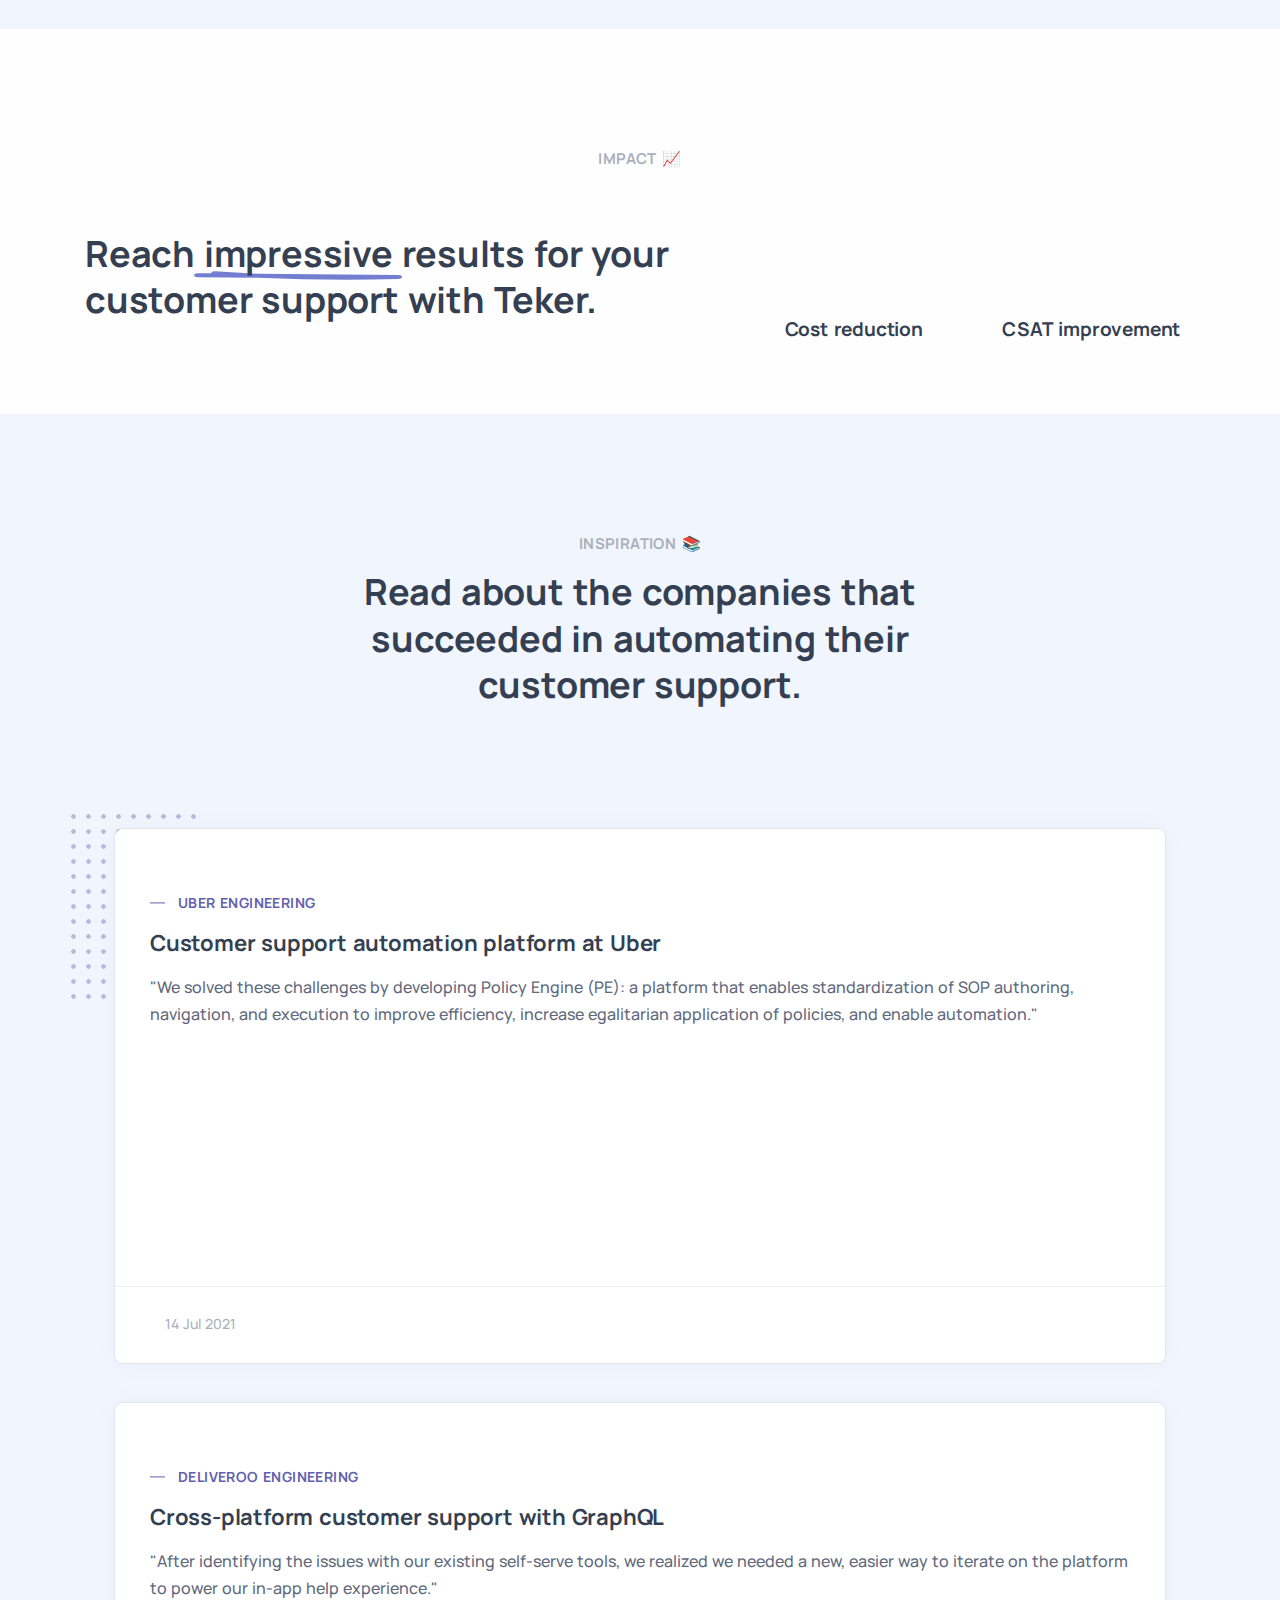
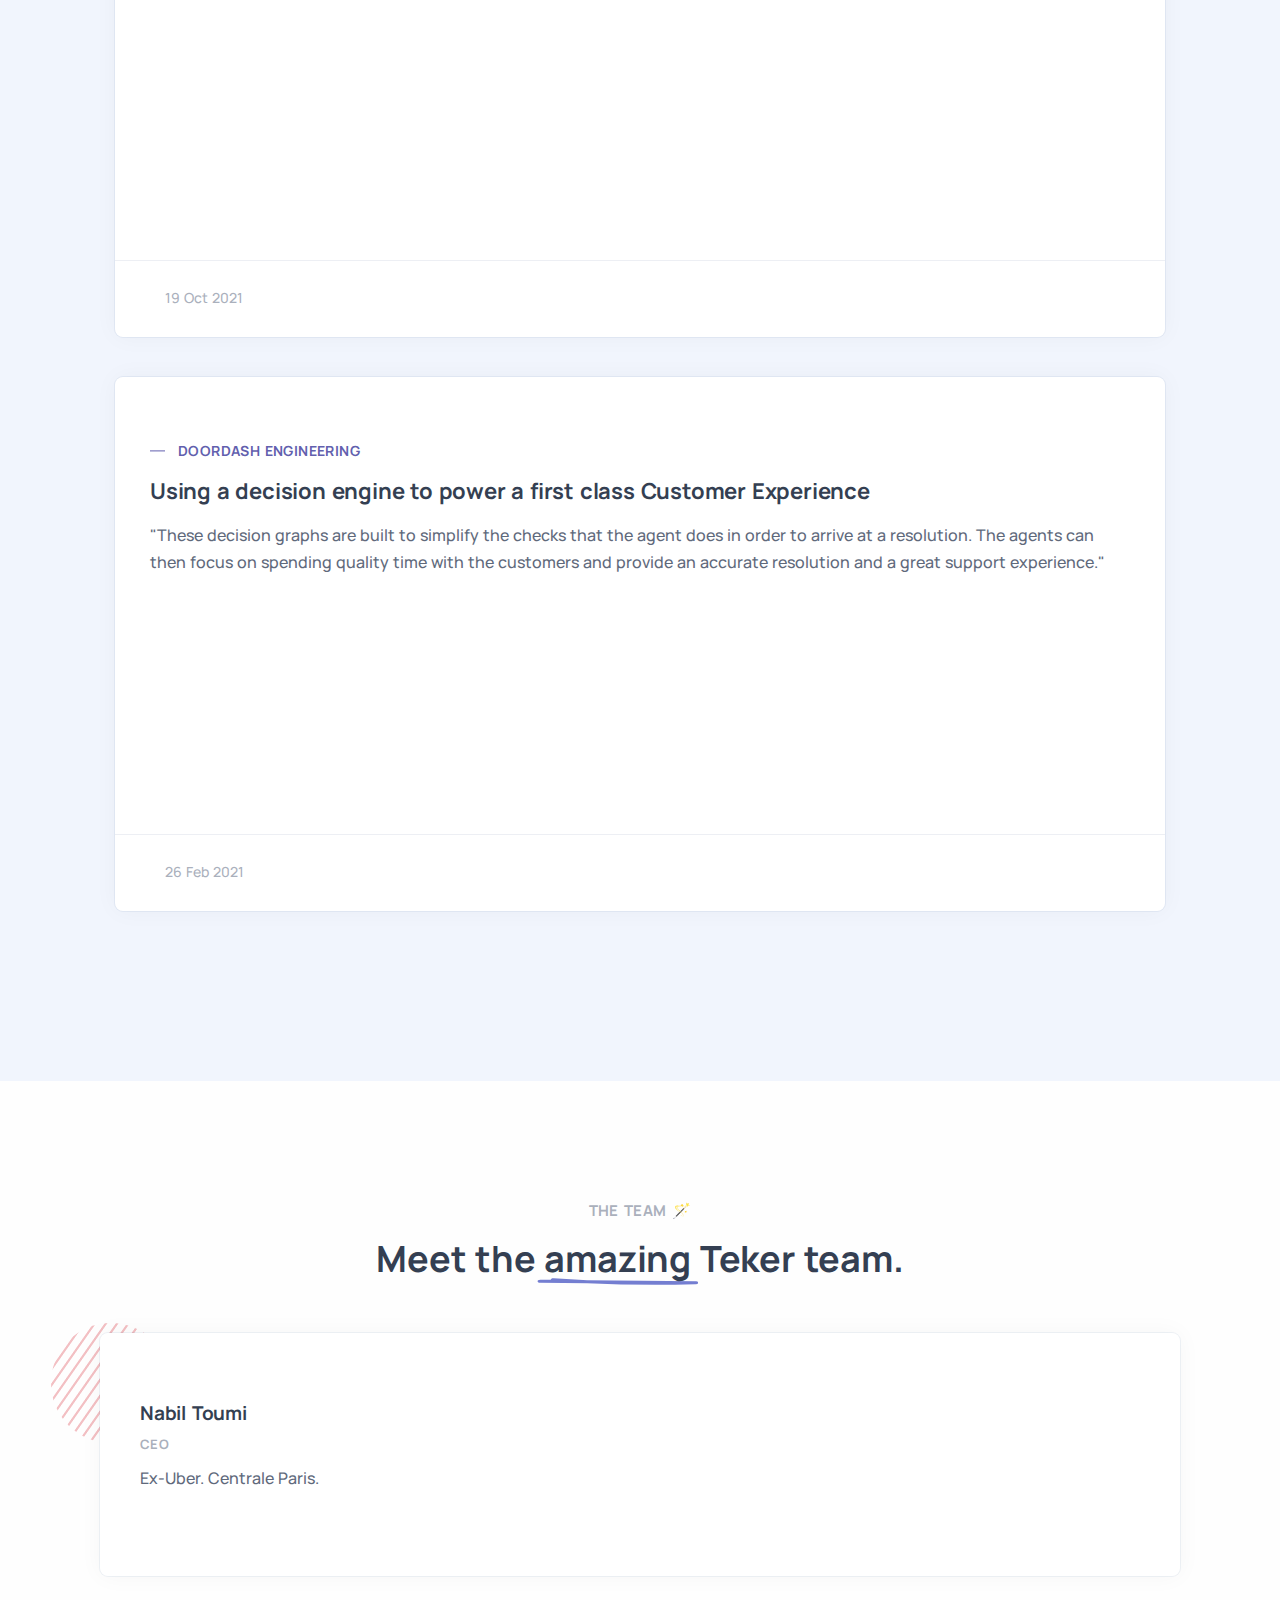
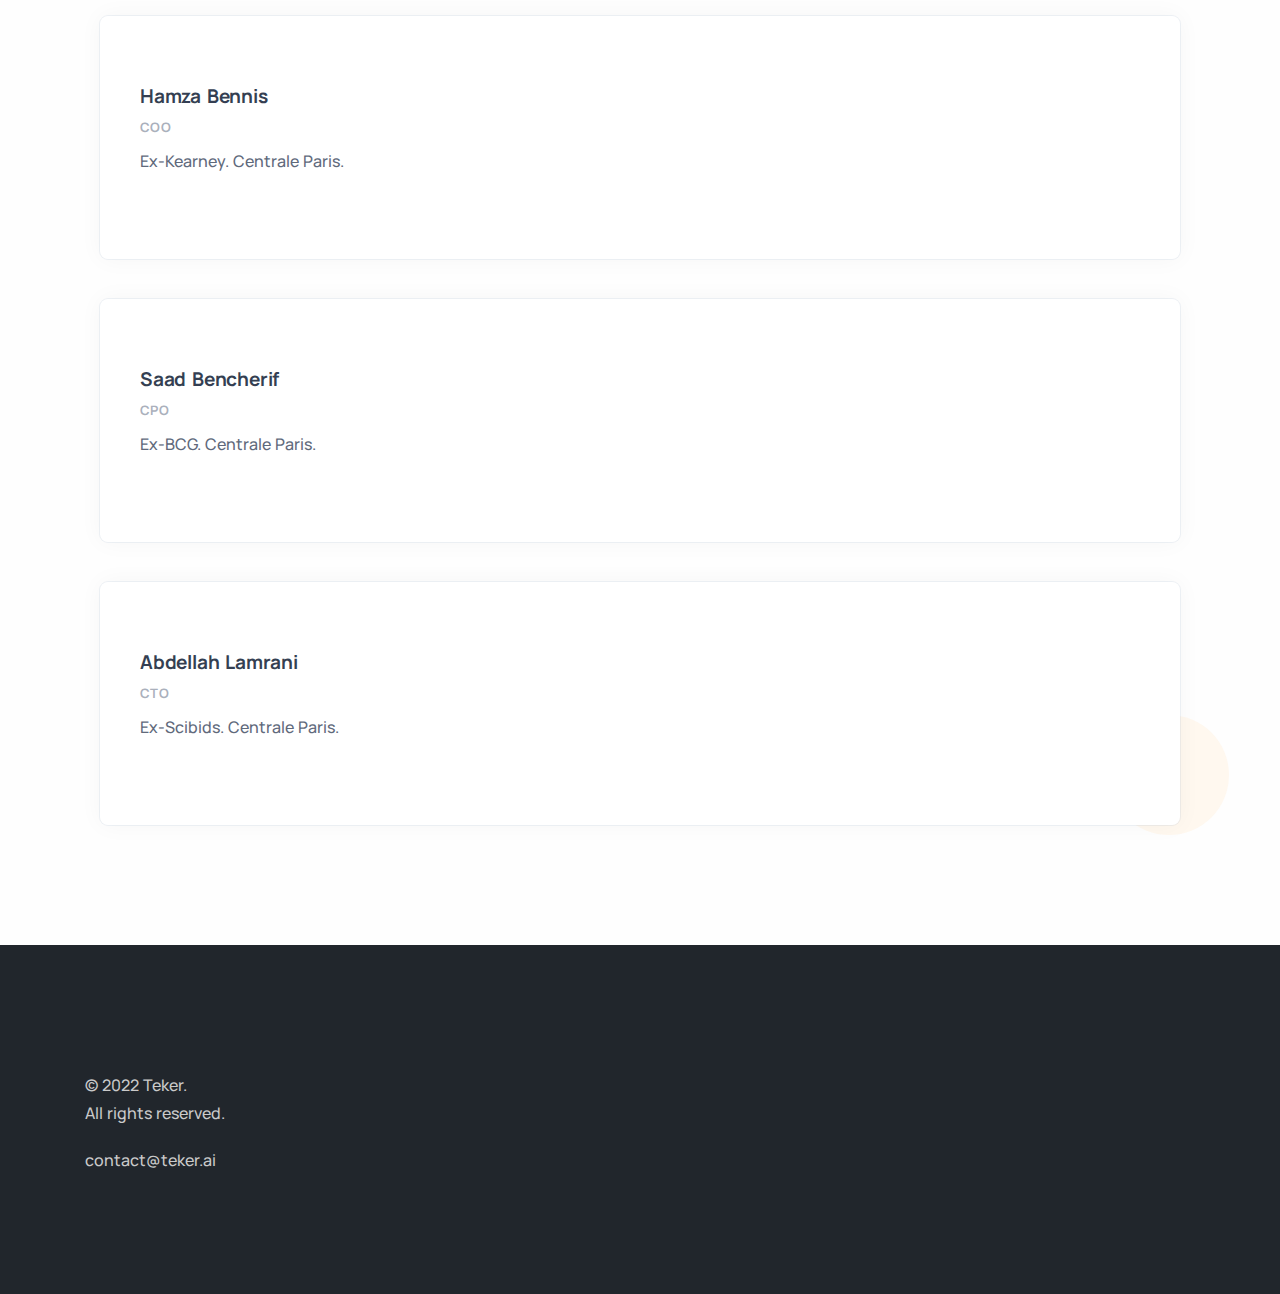
==== commit 237ab1bb: "Merge pull request #4 from teker-ai/feature/new_tab_calendly" ====
--- a/index.html
+++ b/index.html
@@ -1,568 +1,870 @@
 <!DOCTYPE html>
 <html lang="en">
+  <head>
+    <!-- Global site tag (gtag.js) - Google Analytics -->
+    <script
+      async
+      src="https://www.googletagmanager.com/gtag/js?id=G-4BSSDF64ZS"
+    ></script>
+    <script>
+      window.dataLayer = window.dataLayer || [];
+      function gtag() {
+        dataLayer.push(arguments);
+      }
+      gtag("js", new Date());
 
-<head>
-  <meta charset="utf-8">
-  <meta name="viewport" content="width=device-width, initial-scale=1.0">
-  <meta name="description" content="Launch customer service automations like magic 🪄.">
-  <meta name="keywords" content="technology, software, saas, tech, automation, customer, service, support, experience, automation, no-code, no code, self service, in app, zendesk, intercom">
-  <meta name="author" content="elemis">
-  <title>Teker | Automations made easy</title>
-  <link rel="shortcut icon" href="./assets/logos/logo_favicon.png">
-  <link rel="stylesheet" href="./assets/css/plugins.css">
-  <link rel="stylesheet" href="./assets/css/style.css">
-  <link rel="preload" href="./assets/css/fonts/dm.css" as="style" onload="this.rel='stylesheet'">
-</head>
+      gtag("config", "G-4BSSDF64ZS");
+    </script>
+    <meta charset="utf-8" />
+    <meta name="viewport" content="width=device-width, initial-scale=1.0" />
+    <meta
+      name="description"
+      content="Launch customer service automations like magic 🪄."
+    />
+    <meta
+      name="keywords"
+      content="teker, teker ai, technology, software, saas, tech, automation, customer, service, support, experience, automation, no-code, no code, self service, in app, zendesk, intercom"
+    />
+    <meta name="author" content="elemis" />
+    <title>Teker | Automations made easy</title>
+    <link rel="shortcut icon" href="./assets/logos/logo_favicon.png" />
+    <link rel="stylesheet" href="./assets/css/plugins.css" />
+    <link rel="stylesheet" href="./assets/css/style.css" />
+    <link
+      rel="preload"
+      href="./assets/css/fonts/dm.css"
+      as="style"
+      onload="this.rel='stylesheet'"
+    />
+  </head>
 
-<body id="home">
-  <div class="content-wrapper">
-    <header class="wrapper bg-soft-primary">
-      <nav class="navbar navbar-expand-lg classic transparent navbar-light">
-        <div class="container flex-lg-row flex-nowrap align-items-center">
-          <div class="navbar-brand w-100">
-            <a href="./index.html">
-              <img class="pt-2" src="./assets/logos/logo_teker.png" width="190" alt="" />
-            </a>
-          </div>
-          <div class="navbar-collapse offcanvas offcanvas-nav offcanvas-start">
-            <div class="offcanvas-header d-lg-none">
-              <h3 class="text-white fs-30 mb-0">Teker</h3>
-              <button type="button" class="btn-close btn-close-white" data-bs-dismiss="offcanvas"
-                aria-label="Close"></button>
-            </div>
-            <div class="offcanvas-body ms-lg-auto d-flex flex-column h-100">
-              <ul class="navbar-nav">
-                <li class="nav-item dropdown">
-                  <a class="nav-link" href="#home">Home</a>
+  <body id="home">
+    <div class="content-wrapper">
+      <header class="wrapper bg-soft-primary">
+        <nav class="navbar navbar-expand-lg classic transparent navbar-light">
+          <div class="container flex-lg-row flex-nowrap align-items-center">
+            <div class="navbar-brand w-100">
+              <a href="./index.html">
+                <img
+                  class="pt-2"
+                  src="./assets/logos/logo_teker.png"
+                  width="190"
+                  alt=""
+                />
+              </a>
+            </div>
+            <div
+              class="navbar-collapse offcanvas offcanvas-nav offcanvas-start"
+            >
+              <div class="offcanvas-header d-lg-none">
+                <h3 class="text-white fs-30 mb-0">Teker</h3>
+                <button
+                  type="button"
+                  class="btn-close btn-close-white"
+                  data-bs-dismiss="offcanvas"
+                  aria-label="Close"
+                ></button>
+              </div>
+              <div class="offcanvas-body ms-lg-auto d-flex flex-column h-100">
+                <ul class="navbar-nav">
+                  <li class="nav-item dropdown">
+                    <a class="nav-link" href="#home">Home</a>
+                  </li>
+                  <li class="nav-item dropdown">
+                    <a
+                      class="nav-link dropdown-toggle"
+                      data-bs-toggle="dropdown"
+                      >Product</a
+                    >
+                    <ul class="dropdown-menu">
+                      <li class="nav-item">
+                        <a class="dropdown-item" href="#our_product"
+                          >Features</a
+                        >
+                      </li>
+                      <li class="nav-item">
+                        <a class="dropdown-item" href="#integrations"
+                          >Integrations</a
+                        >
+                      </li>
+                    </ul>
+                  </li>
+                  <li class="nav-item dropdown">
+                    <a
+                      class="nav-link dropdown-toggle"
+                      href="#"
+                      data-bs-toggle="dropdown"
+                      >Why Teker</a
+                    >
+                    <ul class="dropdown-menu">
+                      <li class="nav-item">
+                        <a class="dropdown-item" href="#impact">Impact</a>
+                      </li>
+                      <li class="nav-item">
+                        <a class="dropdown-item" href="#concept_validated"
+                          >Inspiration</a
+                        >
+                      </li>
+                    </ul>
+                  </li>
+                  <li class="nav-item dropdown">
+                    <a class="nav-link" href="#the_team">The Team</a>
+                  </li>
+                </ul>
+              </div>
+            </div>
+            <!-- /.navbar-collapse -->
+            <div class="navbar-other ms-lg-4">
+              <ul class="navbar-nav flex-row align-items-center ms-auto">
+                <li class="nav-item d-lg-none">
+                  <button class="hamburger offcanvas-nav-btn">
+                    <span></span>
+                  </button>
                 </li>
-                <li class="nav-item dropdown">
-                  <a class="nav-link dropdown-toggle" data-bs-toggle="dropdown">Product</a>
-                  <ul class="dropdown-menu">
-                    <li class="nav-item"><a class="dropdown-item" href="#our_product">Features</a></li>
-                    <li class="nav-item"><a class="dropdown-item" href="#integrations">Integrations</a></li>
-                  </ul>
-                </li>
-                <li class="nav-item dropdown">
-                  <a class="nav-link dropdown-toggle" href="#" data-bs-toggle="dropdown">Why Teker</a>
-                  <ul class="dropdown-menu">
-                    <li class="nav-item"><a class="dropdown-item" href="#impact">Impact</a></li>
-                    <li class="nav-item"><a class="dropdown-item" href="#concept_validated">Inspiration</a></li>
-                  </ul>
-                </li>
-                <li class="nav-item dropdown">
-                  <a class="nav-link" href="#the_team">The Team</a>
-                </li>
-                <!-- /.navbar-nav -->
-            </div>
-            <!-- /.navbar-other -->
-          </div>
-          <!-- /.navbar-collapse -->
-          <div class="navbar-other ms-lg-4">
-            <ul class="navbar-nav flex-row align-items-center ms-auto">
-              <li class="nav-item d-lg-none">
-                <button class="hamburger offcanvas-nav-btn"><span></span></button>
-              </li>
-            </ul>
-          </div>
+              </ul>
+            </div>
+          </div>
+          <!-- /.container -->
+        </nav>
+      </header>
+      <!-- /header -->
+      <section class="wrapper bg-soft-primary">
+        <div class="container pt-10 pb-12 pt-md-14 pb-md-17">
+          <div class="row gx-lg-8 gx-xl-12 gy-10 align-items-center">
+            <div
+              class="col-md-10 offset-md-1 offset-lg-0 col-lg-8 mt-lg-n2 text-center text-lg-start order-2 order-lg-0"
+              data-cues="slideInDown"
+              data-group="page-title"
+              data-delay="600"
+            >
+              <h1 class="display-1 mb-5 mx-md-10 mx-lg-0">
+                Launch customer <br />service automations <br /><span
+                  class="typer text-primary text-nowrap"
+                  data-delay="70"
+                  data-words="like magic 🪄., in a few clicks 🖱., in no-code 🤓."
+                ></span
+                ><span class="cursor text-primary" data-owner="typer"></span>
+              </h1>
+              <p class="lead fs-lg mb-7">
+                Reduce drastically your customer service cost while providing
+                the best experience for your customers.
+              </p>
+              <div
+                class="d-flex justify-content-center justify-content-lg-start"
+                data-cues="slideInDown"
+                data-group="page-title-buttons"
+                data-delay="900"
+              >
+                <span
+                  ><a
+                    class="btn btn-lg btn-primary rounded"
+                    href="https://calendly.com/hamza-63/30min"
+                    target="_blank"
+                    >Schedule a demo</a
+                  ></span
+                >
+              </div>
+            </div>
+            <!-- /column -->
+          </div>
+          <!-- /.row -->
         </div>
         <!-- /.container -->
-      </nav>
-    </header>
-    <!-- /header -->
-    <section class="wrapper bg-soft-primary">
-      <div class="container pt-10 pb-12 pt-md-14 pb-md-17">
-        <div class="row gx-lg-8 gx-xl-12 gy-10 align-items-center">
-          <div class="col-md-10 offset-md-1 offset-lg-0 col-lg-8 mt-lg-n2 text-center text-lg-start order-2 order-lg-0"
-            data-cues="slideInDown" data-group="page-title" data-delay="600">
-            <h1 class="display-1 mb-5 mx-md-10 mx-lg-0">Launch customer <br/>service automations <br/><span
-                class="typer text-primary text-nowrap" data-delay="70"
-                data-words="like magic 🪄., in a few clicks 🖱., in no-code 🤓."></span><span
-                class="cursor text-primary" data-owner="typer"></span></h1>
-            <p class="lead fs-lg mb-7">Reduce drastically your customer service cost while providing the best experience
-              for your customers.</p>
-            <div class="d-flex justify-content-center justify-content-lg-start" data-cues="slideInDown"
-              data-group="page-title-buttons" data-delay="900">
-              <span><a class="btn btn-lg btn-primary rounded" href="https://calendly.com/abdellam1994/15min">Schedule a
-                  demo</a></span>
-            </div>
-          </div>
-          <!-- /column -->
+      </section>
+      <!-- /section -->
+      <section class="wrapper bg-light" id="our_product">
+        <div class="container pt-18 pt-xl-16 pt-lg-16 pb-12">
+          <div class="row">
+            <div
+              class="col-md-10 offset-md-1 col-lg-10 offset-lg-2 mx-auto text-center"
+            >
+              <h2 class="fs-15 text-uppercase text-muted mb-3">Product 🧑‍💻</h2>
+              <h3 class="display-4 mb-10 px-xl-10 px-xxl-15">
+                Teker is the all-in-one automation platform.
+              </h3>
+            </div>
+            <!-- /column -->
+          </div>
+          <!-- /.row -->
+          <ul
+            class="nav nav-tabs nav-tabs-bg nav-tabs-shadow-lg d-flex justify-content-between nav-justified flex-lg-row flex-column"
+          >
+            <li class="nav-item">
+              <a class="nav-link d-flex flex-row" data-bs-toggle="tab">
+                <div>
+                  <img
+                    src="./assets/img/icons/lineal/rocket.png"
+                    class="svg-inject icon-svg icon-svg-md text-yellow me-4"
+                    alt=""
+                  />
+                </div>
+                <div>
+                  <h4 class="mb-1">Full automations</h4>
+                  <p>
+                    Design your customer service workflows in Teker and let it
+                    take care of answering your customers
+                  </p>
+                </div>
+              </a>
+            </li>
+            <li class="nav-item">
+              <a class="nav-link d-flex flex-row" data-bs-toggle="tab">
+                <div>
+                  <img
+                    src="./assets/img/icons/lineal/shaking_hands.png"
+                    class="svg-inject icon-svg icon-svg-md text-green me-4"
+                    alt=""
+                  />
+                </div>
+                <div>
+                  <h4 class="mb-1">Hybrid automations</h4>
+                  <p>
+                    Let Teker automate the manual and fastidious tasks so that
+                    your agents focus on what matters
+                  </p>
+                </div>
+              </a>
+            </li>
+            <li class="nav-item">
+              <a class="nav-link d-flex flex-row" data-bs-toggle="tab">
+                <div>
+                  <img
+                    src="./assets/img/icons/lineal/app.png"
+                    class="svg-inject icon-svg icon-svg-md text-red me-4"
+                    alt=""
+                  />
+                </div>
+                <div>
+                  <h4 class="mb-1">In-app self serve</h4>
+                  <p>
+                    Provide a fully in-app experience with instant responses to
+                    your customers
+                  </p>
+                </div>
+              </a>
+            </li>
+          </ul>
         </div>
-        <!-- /.row -->
-      </div>
-      <!-- /.container -->
-    </section>
-    <!-- /section -->
-    <section class="wrapper bg-light" id="our_product">
-      <div class="container py-14 pt-md-14 pb-md-15">
-        <div class="row">
-          <div class="col-md-10 offset-md-1 col-lg-10 offset-lg-2 mx-auto text-center">
-            <h2 class="fs-15 text-uppercase text-muted mb-3">Product 🧑‍💻</h2>
-            <h3 class="display-4 mb-10 px-xl-10 px-xxl-15">Teker is the all-in-one automation platform.</h3>
-          </div>
-          <!-- /column -->
+        <!-- /.container -->
+      </section>
+      <!-- /section -->
+      <section class="wrapper bg-soft-primary block-scroller" id="integrations">
+        <div class="container pt-18 pt-xl-16 pt-lg-16 pb-12">
+          <div
+            class="col-md-10 offset-md-1 col-lg-8 offset-lg-2 mx-auto text-center"
+          >
+            <h2 class="fs-15 text-uppercase text-muted mb-3">
+              Integrations 🪢
+            </h2>
+            <h3 class="display-4 mb-4 pe-xxl-5">
+              Teker integrates with all your favorite tools.
+            </h3>
+          </div>
+          <div class="slide">
+            <div class="slide-track">
+              <div class="col logo-integration">
+                <figure class="p-4">
+                  <img src="./assets/img/brands/zendesk.png" alt="" />
+                </figure>
+              </div>
+              <!--/column -->
+              <div class="col logo-integration">
+                <figure class="p-4">
+                  <img src="./assets/img/brands/intercom.png" alt="" />
+                </figure>
+              </div>
+              <!--/column -->
+              <div class="col logo-integration">
+                <figure class="p-4">
+                  <img src="./assets/img/brands/zapier.svg" alt="" />
+                </figure>
+              </div>
+              <!--/column -->
+              <div class="col logo-integration">
+                <figure class="p-4">
+                  <img src="./assets/img/brands/google_sheets.png" alt="" />
+                </figure>
+              </div>
+              <!--/column -->
+              <div class="col logo-integration">
+                <figure class="p-4">
+                  <img src="./assets/img/brands/mongodb.png" alt="" />
+                </figure>
+              </div>
+              <!--/column -->
+              <div class="col logo-integration">
+                <figure class="p-4">
+                  <img src="./assets/img/brands/hubspot.png" alt="" />
+                </figure>
+              </div>
+              <!--/column -->
+              <div class="col logo-integration">
+                <figure class="p-4">
+                  <img src="./assets/img/brands/salesforce.png" alt="" />
+                </figure>
+              </div>
+              <!--/column -->
+              <div class="col logo-integration">
+                <figure class="p-4">
+                  <img src="./assets/img/brands/api.png" alt="" />
+                </figure>
+              </div>
+              <!--/column -->
+              <div class="col logo-integration">
+                <figure class="p-4">
+                  <img src="./assets/img/brands/zendesk.png" alt="" />
+                </figure>
+              </div>
+              <!--/column -->
+              <div class="col logo-integration">
+                <figure class="p-4">
+                  <img src="./assets/img/brands/intercom.png" alt="" />
+                </figure>
+              </div>
+              <!--/column -->
+              <div class="col logo-integration">
+                <figure class="p-4">
+                  <img src="./assets/img/brands/zapier.svg" alt="" />
+                </figure>
+              </div>
+              <!--/column -->
+              <div class="col logo-integration">
+                <figure class="p-4">
+                  <img src="./assets/img/brands/google_sheets.png" alt="" />
+                </figure>
+              </div>
+              <!--/column -->
+              <div class="col logo-integration">
+                <figure class="p-4">
+                  <img src="./assets/img/brands/mongodb.png" alt="" />
+                </figure>
+              </div>
+              <!--/column -->
+              <div class="col logo-integration">
+                <figure class="p-4">
+                  <img src="./assets/img/brands/hubspot.png" alt="" />
+                </figure>
+              </div>
+              <!--/column -->
+              <div class="col logo-integration">
+                <figure class="p-4">
+                  <img src="./assets/img/brands/salesforce.png" alt="" />
+                </figure>
+              </div>
+              <!--/column -->
+              <div class="col logo-integration">
+                <figure class="p-4">
+                  <img src="./assets/img/brands/api.png" alt="" />
+                </figure>
+              </div>
+              <!--/column -->
+            </div>
+          </div>
         </div>
-        <!-- /.row -->
-        <ul
-          class="nav nav-tabs nav-tabs-bg nav-tabs-shadow-lg d-flex justify-content-between nav-justified flex-lg-row flex-column">
-          <li class="nav-item"> <a class="nav-link d-flex flex-row" data-bs-toggle="tab">
-              <div><img src="./assets/img/icons/lineal/rocket.png"
-                  class="svg-inject icon-svg icon-svg-md text-yellow me-4" alt="" /></div>
-              <div>
-                <h4 class="mb-1">Full automations</h4>
-                <p>Design your customer service workflows in Teker and let it take care of answering your customers</p>
-              </div>
-            </a> </li>
-          <li class="nav-item"> <a class="nav-link d-flex flex-row" data-bs-toggle="tab">
-              <div><img src="./assets/img/icons/lineal/shaking_hands.png"
-                  class="svg-inject icon-svg icon-svg-md text-green me-4" alt="" /></div>
-              <div>
-                <h4 class="mb-1">Hybrid automations</h4>
-                <p>Let Teker automate the manual and fastidious tasks so that your agents focus on what matters</p>
-              </div>
-            </a> </li>
-          <li class="nav-item"> <a class="nav-link d-flex flex-row" data-bs-toggle="tab">
-              <div><img src="./assets/img/icons/lineal/app.png" class="svg-inject icon-svg icon-svg-md text-red me-4"
-                  alt="" /></div>
-              <div>
-                <h4 class="mb-1">In-app self serve</h4>
-                <p>Provide a fully in-app experience with instant responses to your customers</p>
-              </div>
-            </a> </li>
-        </ul>
         <!-- /.container -->
-    </section>
-    <!-- /section -->
-    <section class="wrapper bg-soft-primary" id="integrations">
-      <div class="container py-14 py-md-16">
-        <div class="col-md-10 offset-md-1 col-lg-8 offset-lg-2 mx-auto text-center">
-          <h2 class="fs-15 text-uppercase text-muted mb-3">Integrations 🪢</h2>
-          <h3 class="display-4 mb-4 pe-xxl-5">Teker integrates with all your favorite tools.</h3>
-        </div>
-        <br>
-        <div class="slide">
-          <div class="slide-track">
-            <div class="col">
-              <figure class="p-4"><img src="./assets/img/brands/zendesk.png" alt="" /></figure>
-            </div>
-            <!--/column -->
-            <div class="col">
-              <figure class="p-4"><img src="./assets/img/brands/intercom.png" alt="" /></figure>
-            </div>
-            <!--/column -->
-            <div class="col">
-              <figure class="p-4"><img src="./assets/img/brands/zapier.svg" alt="" /></figure>
-            </div>
-            <!--/column -->
-            <div class="col">
-              <figure class="p-4"><img src="./assets/img/brands/google_sheets.png" alt="" />
-              </figure>
-            </div>
-            <!--/column -->
-            <div class="col">
-              <figure class="p-4"><img src="./assets/img/brands/mongodb.png" alt="" /></figure>
-            </div>
-            <!--/column -->
-            <div class="col">
-              <figure class="p-4"><img src="./assets/img/brands/hubspot.png" alt="" /></figure>
-            </div>
-            <!--/column -->
-            <div class="col">
-              <figure class="p-4"><img src="./assets/img/brands/salesforce.png" alt="" /></figure>
-            </div>
-            <!--/column -->
-            <div class="col">
-              <figure class="p-4"><img src="./assets/img/brands/api.png" alt="" /></figure>
-            </div>
-            <!--/column -->
-            <div class="col">
-              <figure class="p-4"><img src="./assets/img/brands/zendesk.png" alt="" /></figure>
-            </div>
-            <!--/column -->
-            <div class="col">
-              <figure class="p-4"><img src="./assets/img/brands/intercom.png" alt="" /></figure>
-            </div>
-            <!--/column -->
-            <div class="col">
-              <figure class="p-4"><img src="./assets/img/brands/zapier.svg" alt="" /></figure>
-            </div>
-            <!--/column -->
-            <div class="col">
-              <figure class="p-4"><img src="./assets/img/brands/google_sheets.png" alt="" />
-              </figure>
-            </div>
-            <!--/column -->
-            <div class="col">
-              <figure class="p-4"><img src="./assets/img/brands/mongodb.png" alt="" /></figure>
-            </div>
-            <!--/column -->
-            <div class="col">
-              <figure class="p-4"><img src="./assets/img/brands/hubspot.png" alt="" /></figure>
-            </div>
-            <!--/column -->
-            <div class="col">
-              <figure class="p-4"><img src="./assets/img/brands/salesforce.png" alt="" /></figure>
-            </div>
-            <!--/column -->
-            <div class="col">
-              <figure class="p-4"><img src="./assets/img/brands/api.png" alt="" /></figure>
-            </div>
-            <!--/column -->
-          </div>
-        </div>
-      </div>
-      <!-- /column -->
-  </div>
-  <!-- /.row -->
-  </div>
-  <!-- /.container -->
-  </section>
-  <section class="wrapper bg-light" id="impact">
-    <div class="container py-14 py-md-14">
-      <div class="col-md-10 offset-md-1 col-lg-8 offset-lg-2 mx-auto text-center">
-        <h2 class="fs-15 text-uppercase text-muted mb-3">Impact 📈</h2>
-      </div>
-      <br>
-      <div class="row align-items-center gy-8">
-        <div class="col-lg-7 text-center text-lg-start">
-          <h3 class="display-4 mb-0 pe-xl-10 pe-xxl-15">Reach <span class="underline-3 style-2 purple">impressive</span>
-            results for your customer support with Teker.</h3>
-        </div>
-        <!-- /column -->
-        <div class="col-lg-5">
-          <div class="row gy-6 text-center">
-            <div class="col-md-6">
-              <div class="progressbar semi-circle fuchsia" data-value="70"></div>
-              <h4 class="mb-0">Cost reduction</h4>
+      </section>
+      <section class="wrapper bg-light" id="impact">
+        <div class="container pt-18 pt-xl-16 pt-lg-16 pb-12">
+          <div
+            class="col-md-10 offset-md-1 col-lg-8 offset-lg-2 mx-auto text-center"
+          >
+            <h2 class="fs-15 text-uppercase text-muted mb-3">Impact 📈</h2>
+          </div>
+          <br />
+          <div class="row align-items-center gy-8">
+            <div class="col-lg-7 text-center text-lg-start">
+              <h3 class="display-4 mb-0 pe-xl-10 pe-xxl-15">
+                Reach
+                <span class="underline-3 style-2 purple">impressive</span>
+                results for your customer support with Teker.
+              </h3>
             </div>
             <!-- /column -->
-            <div class="col-md-6">
-              <div class="progressbar semi-circle orange" data-value="+30"></div>
-              <h4 class="mb-0">CSAT improvement</h4>
+            <div class="col-lg-5">
+              <div class="row gy-6 text-center">
+                <div class="col-md-6">
+                  <div
+                    class="progressbar semi-circle fuchsia"
+                    data-value="70"
+                  ></div>
+                  <h4 class="mb-0">Cost reduction</h4>
+                </div>
+                <!-- /column -->
+                <div class="col-md-6">
+                  <div
+                    class="progressbar semi-circle orange"
+                    data-value="+30"
+                  ></div>
+                  <h4 class="mb-0">CSAT improvement</h4>
+                </div>
+                <!-- /column -->
+              </div>
+              <!-- /.row -->
             </div>
             <!-- /column -->
           </div>
           <!-- /.row -->
         </div>
-        <!-- /column -->
-      </div>
-      <!-- /.row -->
-    </div>
-    <!-- /.container -->
-  </section>
-  <!-- /section -->
-  <section class="wrapper bg-soft-primary" id="concept_validated">
-    <br>
-
-    <div class="container py-14 py-md-12">
-      <div class="row">
-        <div class="col-md-10 offset-md-1 col-lg-8 offset-lg-2 mx-auto text-center">
-          <h2 class="fs-15 text-uppercase text-muted mb-3">Inspiration 📚</h2>
-          <h3 class="display-4 mb-10 px-xl-10 px-xxl-15">Read about the companies that succeeded in automating their
-            customer support.</h3>
+        <!-- /.container -->
+      </section>
+      <!-- /section -->
+      <section class="wrapper bg-soft-primary" id="concept_validated">
+        <div class="container pt-18 pt-xl-16 pt-lg-16 pb-12">
+          <div class="row">
+            <div
+              class="col-md-10 offset-md-1 col-lg-8 offset-lg-2 mx-auto text-center"
+            >
+              <h2 class="fs-15 text-uppercase text-muted mb-3">
+                Inspiration 📚
+              </h2>
+              <h3 class="display-4 mb-10 px-xl-10 px-xxl-15">
+                Read about the companies that succeeded in automating their
+                customer support.
+              </h3>
+            </div>
+          </div>
+          <!-- /.row -->
+          <div class="container py-14 py-md-10">
+            <!-- /.row -->
+            <div class="position-relative">
+              <div
+                class="shape bg-dot primary rellax w-17 h-20"
+                data-rellax-speed="1"
+                style="top: 0; left: -1.7rem"
+              ></div>
+              <div
+                class="swiper-container dots-closer blog grid-view mb-6"
+                data-margin="0"
+                data-dots="true"
+                data-items-xl="3"
+                data-items-md="2"
+                data-items-xs="1"
+              >
+                <div class="swiper">
+                  <div class="swiper-wrapper">
+                    <div class="swiper-slide">
+                      <div class="item-inner">
+                        <article>
+                          <div class="card">
+                            <figure
+                              class="card-img-top overlay overlay-1 hover-scale"
+                            >
+                              <a
+                                href="https://eng.uber.com/customer-automation-platform/"
+                                target="_blank"
+                              >
+                                <img src="./assets/img/photos/b4.jpg" alt=""
+                              /></a>
+                              <figcaption>
+                                <h5 class="from-top mb-0">Read More</h5>
+                              </figcaption>
+                            </figure>
+                            <div class="card-body card-body-article">
+                              <div class="post-header">
+                                <div class="post-category text-line">
+                                  <a
+                                    href="https://eng.uber.com/customer-automation-platform/"
+                                    target="_blank"
+                                    class="hover"
+                                    rel="category"
+                                    >Uber Engineering</a
+                                  >
+                                </div>
+                                <!-- /.post-category -->
+                                <h2 class="post-title h3 mt-1 mb-3">
+                                  <a
+                                    class="link-dark"
+                                    href="https://eng.uber.com/customer-automation-platform/"
+                                    target="_blank"
+                                    >Customer support automation platform at
+                                    Uber</a
+                                  >
+                                </h2>
+                              </div>
+                              <!-- /.post-header -->
+                              <div class="post-content">
+                                <p>
+                                  "We solved these challenges by developing
+                                  Policy Engine (PE): a platform that enables
+                                  standardization of SOP authoring, navigation,
+                                  and execution to improve efficiency, increase
+                                  egalitarian application of policies, and
+                                  enable automation."
+                                </p>
+                              </div>
+                              <!-- /.post-content -->
+                            </div>
+                            <!--/.card-body -->
+                            <div class="card-footer">
+                              <ul class="post-meta d-flex mb-0">
+                                <li class="post-date">
+                                  <i class="uil uil-calendar-alt"></i
+                                  ><span>14 Jul 2021</span>
+                                </li>
+                              </ul>
+                              <!-- /.post-meta -->
+                            </div>
+                            <!-- /.card-footer -->
+                          </div>
+                          <!-- /.card -->
+                        </article>
+                        <!-- /article -->
+                      </div>
+                      <!-- /.item-inner -->
+                    </div>
+                    <!--/.swiper-slide -->
+                    <div class="swiper-slide">
+                      <div class="item-inner">
+                        <article>
+                          <div class="card">
+                            <figure
+                              class="card-img-top overlay overlay-1 hover-scale"
+                            >
+                              <a
+                                href="https://deliveroo.engineering/2021/10/19/cross-platform-customer-support.html"
+                                target="_blank"
+                              >
+                                <img src="./assets/img/photos/b6.jpg" alt=""
+                              /></a>
+                              <figcaption>
+                                <h5 class="from-top mb-0">Read More</h5>
+                              </figcaption>
+                            </figure>
+                            <div class="card-body card-body-article">
+                              <div class="post-header">
+                                <div class="post-category text-line">
+                                  <a
+                                    href="https://deliveroo.engineering/2021/10/19/cross-platform-customer-support.html"
+                                    target="_blank"
+                                    class="hover"
+                                    rel="category"
+                                    >Deliveroo Engineering</a
+                                  >
+                                </div>
+                                <!-- /.post-category -->
+                                <h2 class="post-title h3 mt-1 mb-3">
+                                  <a
+                                    class="link-dark"
+                                    href="https://deliveroo.engineering/2021/10/19/cross-platform-customer-support.html"
+                                    target="_blank"
+                                    >Cross-platform customer support with
+                                    GraphQL</a
+                                  >
+                                </h2>
+                              </div>
+                              <!-- /.post-header -->
+                              <div class="post-content">
+                                <p>
+                                  "After identifying the issues with our
+                                  existing self-serve tools, we realized we
+                                  needed a new, easier way to iterate on the
+                                  platform to power our in-app help experience."
+                                </p>
+                              </div>
+                              <!-- /.post-content -->
+                            </div>
+                            <!--/.card-body -->
+                            <div class="card-footer">
+                              <ul class="post-meta d-flex mb-0">
+                                <li class="post-date">
+                                  <i class="uil uil-calendar-alt"></i
+                                  ><span>19 Oct 2021</span>
+                                </li>
+                              </ul>
+                              <!-- /.post-meta -->
+                            </div>
+                            <!-- /.card-footer -->
+                          </div>
+                          <!-- /.card -->
+                        </article>
+                        <!-- /article -->
+                      </div>
+                      <!-- /.item-inner -->
+                    </div>
+                    <!--/.swiper-slide -->
+                    <div class="swiper-slide">
+                      <div class="item-inner">
+                        <article>
+                          <div class="card">
+                            <figure
+                              class="card-img-top overlay overlay-1 hover-scale"
+                            >
+                              <a
+                                href="https://doordash.engineering/2021/02/26/customer-obsession-decision-platform/"
+                                target="_blank"
+                              >
+                                <img src="./assets/img/photos/b5.jpg" alt=""
+                              /></a>
+                              <figcaption>
+                                <h5 class="from-top mb-0">Read More</h5>
+                              </figcaption>
+                            </figure>
+                            <div class="card-body card-body-article">
+                              <div class="post-header">
+                                <div class="post-category text-line">
+                                  <a
+                                    href="https://doordash.engineering/2021/02/26/customer-obsession-decision-platform/"
+                                    target="_blank"
+                                    class="hover"
+                                    rel="category"
+                                    >Doordash Engineering</a
+                                  >
+                                </div>
+                                <!-- /.post-category -->
+                                <h2 class="post-title h3 mt-1 mb-3">
+                                  <a
+                                    class="link-dark"
+                                    href="https://doordash.engineering/2021/02/26/customer-obsession-decision-platform/"
+                                    target="_blank"
+                                    >Using a decision engine to power a first
+                                    class Customer Experience</a
+                                  >
+                                </h2>
+                              </div>
+                              <!-- /.post-header -->
+                              <div class="post-content">
+                                <p>
+                                  "These decision graphs are built to simplify
+                                  the checks that the agent does in order to
+                                  arrive at a resolution. The agents can then
+                                  focus on spending quality time with the
+                                  customers and provide an accurate resolution
+                                  and a great support experience."
+                                </p>
+                              </div>
+                              <!-- /.post-content -->
+                            </div>
+                            <!--/.card-body -->
+                            <div class="card-footer">
+                              <ul class="post-meta d-flex mb-0">
+                                <li class="post-date">
+                                  <i class="uil uil-calendar-alt"></i
+                                  ><span>26 Feb 2021</span>
+                                </li>
+                              </ul>
+                              <!-- /.post-meta -->
+                            </div>
+                            <!-- /.card-footer -->
+                          </div>
+                          <!-- /.card -->
+                        </article>
+                        <!-- /article -->
+                      </div>
+                      <!-- /.item-inner -->
+                    </div>
+                    <!--/.swiper-slide -->
+                  </div>
+                  <!--/.swiper-wrapper -->
+                </div>
+                <!-- /.swiper -->
+              </div>
+              <!-- /.swiper-container -->
+            </div>
+            <!-- /.position-relative -->
+          </div>
+          <!-- /.container -->
         </div>
-      </div>
-      <!-- /.row -->
-      <div class="container py-14 py-md-10">
-        <!-- /.row -->
-        <div class="position-relative">
-          <div class="shape bg-dot primary rellax w-17 h-20" data-rellax-speed="1" style="top: 0; left: -1.7rem;">
-          </div>
-          <div class="swiper-container dots-closer blog grid-view mb-6" data-margin="0" data-dots="true"
-            data-items-xl="3" data-items-md="2" data-items-xs="1">
-            <div class="swiper">
-              <div class="swiper-wrapper">
-                <div class="swiper-slide">
-                  <div class="item-inner">
-                    <article>
+        <!-- /.container -->
+      </section>
+      <!-- /section -->
+      <section class="wrapper bg-light" id="the_team">
+        <div class="container pt-18 pt-xl-16 pt-lg-16 pb-12">
+          <div class="row mb-3">
+            <div
+              class="col-md-10 offset-md-1 col-lg-8 offset-lg-2 mx-auto text-center"
+            >
+              <h2 class="fs-15 text-uppercase text-muted mb-3">The Team 🪄</h2>
+            </div>
+            <div class="col-md-10 col-xl-9 col-xxl-7 mx-auto text-center">
+              <h2 class="display-4 mb-3 px-lg-14">
+                Meet the
+                <span class="underline-3 style-2 purple">amazing</span> Teker
+                team.
+              </h2>
+            </div>
+            <!--/column -->
+          </div>
+          <!--/.row -->
+          <div class="position-relative">
+            <div
+              class="shape rounded-circle bg-soft-yellow rellax w-16 h-16"
+              data-rellax-speed="1"
+              style="bottom: 0.5rem; right: -1.7rem"
+            ></div>
+            <div
+              class="shape rounded-circle bg-line red rellax w-16 h-16"
+              data-rellax-speed="1"
+              style="top: 0.5rem; left: -1.7rem"
+            ></div>
+            <div
+              class="swiper-container dots-closer mb-6"
+              data-margin="0"
+              data-dots="true"
+              data-items-xxl="4"
+              data-items-lg="4"
+              data-items-md="2"
+              data-items-xs="1"
+            >
+              <div class="swiper">
+                <div class="swiper-wrapper">
+                  <div class="swiper-slide">
+                    <div class="item-inner">
                       <div class="card">
-                        <figure class="card-img-top overlay overlay-1 hover-scale"><a
-                            href="https://eng.uber.com/customer-automation-platform/"> <img
-                              src="./assets/img/photos/b4.jpg" alt="" /></a>
-                          <figcaption>
-                            <h5 class="from-top mb-0">Read More</h5>
-                          </figcaption>
-                        </figure>
-                        <div class="card-body card-body-article">
-                          <div class="post-header">
-                            <div class="post-category text-line">
-                              <a href="https://eng.uber.com/customer-automation-platform/" class="hover"
-                                rel="category">Uber Engineering</a>
-                            </div>
-                            <!-- /.post-category -->
-                            <h2 class="post-title h3 mt-1 mb-3"><a class="link-dark"
-                                href="https://eng.uber.com/customer-automation-platform/">Customer support automation
-                                platform at Uber</a></h2>
-                          </div>
-                          <!-- /.post-header -->
-                          <div class="post-content">
-                            <p>"We solved these challenges by developing Policy Engine (PE): a platform that enables
-                              standardization of SOP authoring, navigation, and execution to improve efficiency,
-                              increase egalitarian application of policies, and enable automation."</p>
-                          </div>
-                          <!-- /.post-content -->
+                        <div class="card-body">
+                          <img
+                            class="rounded-circle w-15 mb-4"
+                            src="./assets/img/photos/nabil.jpeg"
+                            alt=""
+                          />
+                          <h4 class="mb-1">Nabil Toumi</h4>
+                          <div class="meta mb-2">CEO</div>
+                          <p class="mb-2">Ex-Uber. Centrale Paris.</p>
+                          <nav class="nav social mb-0">
+                            <a
+                              href="https://www.linkedin.com/in/nabil-toumi-b58b0084/"
+                              ><i class="uil uil-linkedin"></i
+                            ></a>
+                          </nav>
+                          <!-- /.social -->
                         </div>
                         <!--/.card-body -->
-                        <div class="card-footer">
-                          <ul class="post-meta d-flex mb-0">
-                            <li class="post-date"><i class="uil uil-calendar-alt"></i><span>14 Jul 2021</span></li>
-                          </ul>
-                          <!-- /.post-meta -->
-                        </div>
-                        <!-- /.card-footer -->
                       </div>
                       <!-- /.card -->
-                    </article>
-                    <!-- /article -->
+                    </div>
+                    <!-- /.item-inner -->
                   </div>
-                  <!-- /.item-inner -->
-                </div>
-                <!--/.swiper-slide -->
-                <div class="swiper-slide">
-                  <div class="item-inner">
-                    <article>
+                  <!--/.swiper-slide -->
+                  <div class="swiper-slide">
+                    <div class="item-inner">
                       <div class="card">
-                        <figure class="card-img-top overlay overlay-1 hover-scale"><a
-                            href="https://deliveroo.engineering/2021/10/19/cross-platform-customer-support.html"> <img
-                              src="./assets/img/photos/b6.jpg" alt="" /></a>
-                          <figcaption>
-                            <h5 class="from-top mb-0">Read More</h5>
-                          </figcaption>
-                        </figure>
-                        <div class="card-body card-body-article">
-                          <div class="post-header">
-                            <div class="post-category text-line">
-                              <a href="https://deliveroo.engineering/2021/10/19/cross-platform-customer-support.html"
-                                class="hover" rel="category">Deliveroo Engineering</a>
-                            </div>
-                            <!-- /.post-category -->
-                            <h2 class="post-title h3 mt-1 mb-3"><a class="link-dark"
-                                href="https://deliveroo.engineering/2021/10/19/cross-platform-customer-support.html">Cross-platform
-                                customer support with GraphQL</a></h2>
-                          </div>
-                          <!-- /.post-header -->
-                          <div class="post-content" height="1000">
-                            <p>"After identifying the issues with our existing self-serve tools, we realized we needed
-                              a new, easier way to iterate on the platform to power our in-app help experience."</p>
-                          </div>
-                          <!-- /.post-content -->
+                        <div class="card-body">
+                          <img
+                            class="rounded-circle w-15 mb-4"
+                            src="./assets/img/photos/hamza.jpeg"
+                            alt=""
+                          />
+                          <h4 class="mb-1">Hamza Bennis</h4>
+                          <div class="meta mb-2">COO</div>
+                          <p class="mb-2">Ex-Kearney. Centrale Paris.</p>
+                          <nav class="nav social mb-0">
+                            <a
+                              href="https://www.linkedin.com/in/hamza-bennis-143635a6/"
+                              ><i class="uil uil-linkedin"></i
+                            ></a>
+                          </nav>
+                          <!-- /.social -->
                         </div>
                         <!--/.card-body -->
-                        <div class="card-footer">
-                          <ul class="post-meta d-flex mb-0">
-                            <li class="post-date"><i class="uil uil-calendar-alt"></i><span>19 Oct 2021</span></li>
-                          </ul>
-                          <!-- /.post-meta -->
-                        </div>
-                        <!-- /.card-footer -->
                       </div>
                       <!-- /.card -->
-                    </article>
-                    <!-- /article -->
+                    </div>
+                    <!-- /.item-inner -->
                   </div>
-                  <!-- /.item-inner -->
-                </div>
-                <!--/.swiper-slide -->
-                <div class="swiper-slide">
-                  <div class="item-inner">
-                    <article>
+                  <!--/.swiper-slide -->
+                  <div class="swiper-slide">
+                    <div class="item-inner">
                       <div class="card">
-                        <figure class="card-img-top overlay overlay-1 hover-scale"><a
-                            href="https://doordash.engineering/2021/02/26/customer-obsession-decision-platform/"> <img
-                              src="./assets/img/photos/b5.jpg" alt="" /></a>
-                          <figcaption>
-                            <h5 class="from-top mb-0">Read More</h5>
-                          </figcaption>
-                        </figure>
-                        <div class="card-body card-body-article">
-                          <div class="post-header">
-                            <div class="post-category text-line">
-                              <a href="https://doordash.engineering/2021/02/26/customer-obsession-decision-platform/"
-                                class="hover" rel="category">Doordash Engineering</a>
-                            </div>
-                            <!-- /.post-category -->
-                            <h2 class="post-title h3 mt-1 mb-3"><a class="link-dark"
-                                href="https://doordash.engineering/2021/02/26/customer-obsession-decision-platform/">Using
-                                a decision engine to power a first class Customer Experience</a></h2>
-                          </div>
-                          <!-- /.post-header -->
-                          <div class="post-content">
-                            <p>"These decision graphs are built to simplify the checks that the agent does in order to
-                              arrive at a resolution. The agents can then focus on spending quality time with the
-                              customers and provide an accurate resolution and a great support experience."</p>
-                          </div>
-                          <!-- /.post-content -->
+                        <div class="card-body">
+                          <img
+                            class="rounded-circle w-15 mb-4"
+                            src="./assets/img/photos/saad.jpeg"
+                            alt=""
+                          />
+                          <h4 class="mb-1">Saad Bencherif</h4>
+                          <div class="meta mb-2">CPO</div>
+                          <p class="mb-2">Ex-BCG. Centrale Paris.</p>
+                          <nav class="nav social mb-0">
+                            <a href="https://www.linkedin.com/in/bencherifs/"
+                              ><i class="uil uil-linkedin"></i
+                            ></a>
+                          </nav>
+                          <!-- /.social -->
                         </div>
                         <!--/.card-body -->
-                        <div class="card-footer">
-                          <ul class="post-meta d-flex mb-0">
-                            <li class="post-date"><i class="uil uil-calendar-alt"></i><span>26 Feb 2021</span></li>
-                          </ul>
-                          <!-- /.post-meta -->
-                        </div>
-                        <!-- /.card-footer -->
                       </div>
                       <!-- /.card -->
-                    </article>
-                    <!-- /article -->
+                    </div>
+                    <!-- /.item-inner -->
                   </div>
-                  <!-- /.item-inner -->
-                </div>
-                <!--/.swiper-slide -->
-              </div>
-              <!--/.swiper-wrapper -->
-            </div>
-            <!-- /.swiper -->
-          </div>
-          <!-- /.swiper-container -->
+                  <!--/.swiper-slide -->
+                  <div class="swiper-slide">
+                    <div class="item-inner">
+                      <div class="card">
+                        <div class="card-body">
+                          <img
+                            class="rounded-circle w-15 mb-4"
+                            src="./assets/img/photos/abdellah.jpeg"
+                            alt=""
+                          />
+                          <h4 class="mb-1">Abdellah Lamrani</h4>
+                          <div class="meta mb-2">CTO</div>
+                          <p class="mb-2">Ex-Scibids. Centrale Paris.</p>
+                          <nav class="nav social mb-0">
+                            <a
+                              href="https://www.linkedin.com/in/abdellah-lamrani-alaoui-6288a4a6/"
+                              ><i class="uil uil-linkedin"></i
+                            ></a>
+                          </nav>
+                          <!-- /.social -->
+                        </div>
+                        <!--/.card-body -->
+                      </div>
+                      <!-- /.card -->
+                    </div>
+                    <!-- /.item-inner -->
+                  </div>
+                  <!--/.swiper-slide -->
+                </div>
+                <!--/.swiper-wrapper -->
+              </div>
+              <!-- /.swiper -->
+            </div>
+            <!-- /.swiper-container -->
+          </div>
+          <!-- /.position-relative -->
         </div>
-        <!-- /.position-relative -->
+        <!-- /.container -->
+      </section>
+      <footer class="bg-dark text-inverse">
+        <div class="container py-13 py-md-15">
+          <div class="row gy-6 gy-lg-0">
+            <div class="col-md-4 col-lg-3">
+              <div class="widget">
+                <img
+                  class="mb-4"
+                  src="./assets/logos/white_logo_teker.png"
+                  width="150"
+                  alt=""
+                />
+                <p class="mb-4">
+                  © 2022 Teker. <br class="d-none d-lg-block" />All rights
+                  reserved.
+                </p>
+                <p class="mb-4">
+                  <a href="mailto:contact@teker.ai">contact@teker.ai</a>
+                </p>
+                <!-- /.social -->
+              </div>
+              <!-- /.widget -->
+            </div>
+            <!-- /column -->
+          </div>
+          <!--/.row -->
+        </div>
+        <!-- /.container -->
+      </footer>
+      <div class="progress-wrap">
+        <svg
+          class="progress-circle svg-content"
+          width="100%"
+          height="100%"
+          viewBox="-1 -1 102 102"
+        >
+          <path d="M50,1 a49,49 0 0,1 0,98 a49,49 0 0,1 0,-98" />
+        </svg>
       </div>
-      <!-- /.container -->
+      <script src="./assets/js/plugins.js"></script>
+      <script src="./assets/js/theme.js"></script>
     </div>
-    <!-- /.container -->
-  </section>
-  <!-- /section -->
-  <section class="wrapper bg-light" id="the_team">
-    <div class="container py-14 py-md-16">
-      <div class="row mb-3">
-        <div class="col-md-10 offset-md-1 col-lg-8 offset-lg-2 mx-auto text-center">
-          <h2 class="fs-15 text-uppercase text-muted mb-3">The Team 🪄</h2>
-        </div>
-        <div class="col-md-10 col-xl-9 col-xxl-7 mx-auto text-center">
-          <h2 class="display-4 mb-3 px-lg-14">Meet the <span class="underline-3 style-2 purple">amazing</span> Teker
-            team.</h2>
-        </div>
-        <!--/column -->
-      </div>
-      <!--/.row -->
-      <div class="position-relative">
-        <div class="shape rounded-circle bg-soft-yellow rellax w-16 h-16" data-rellax-speed="1"
-          style="bottom: 0.5rem; right: -1.7rem;"></div>
-        <div class="shape rounded-circle bg-line red rellax w-16 h-16" data-rellax-speed="1"
-          style="top: 0.5rem; left: -1.7rem;"></div>
-        <div class="swiper-container dots-closer mb-6" data-margin="0" data-dots="true" data-items-xxl="4"
-          data-items-lg="4" data-items-md="2" data-items-xs="1">
-          <div class="swiper">
-            <div class="swiper-wrapper">
-              <div class="swiper-slide">
-                <div class="item-inner">
-                  <div class="card">
-                    <div class="card-body">
-                      <img class="rounded-circle w-15 mb-4" src="./assets/img/photos/nabil.jpeg" alt="" />
-                      <h4 class="mb-1">Nabil Toumi</h4>
-                      <div class="meta mb-2">CEO</div>
-                      <p class="mb-2">Ex-Uber. Centrale Paris.</p>
-                      <nav class="nav social mb-0">
-                        <a href="https://www.linkedin.com/in/nabil-toumi-b58b0084/"><i class="uil uil-linkedin"></i></a>
-                      </nav>
-                      <!-- /.social -->
-                    </div>
-                    <!--/.card-body -->
-                  </div>
-                  <!-- /.card -->
-                </div>
-                <!-- /.item-inner -->
-              </div>
-              <!--/.swiper-slide -->
-              <div class="swiper-slide">
-                <div class="item-inner">
-                  <div class="card">
-                    <div class="card-body">
-                      <img class="rounded-circle w-15 mb-4" src="./assets/img/photos/hamza.jpeg" alt="" />
-                      <h4 class="mb-1">Hamza Bennis</h4>
-                      <div class="meta mb-2">COO</div>
-                      <p class="mb-2">Ex-Kearney. Centrale Paris.</p>
-                      <nav class="nav social mb-0">
-                        <a href="https://www.linkedin.com/in/hamza-bennis-143635a6/"><i
-                            class="uil uil-linkedin"></i></a>
-                      </nav>
-                      <!-- /.social -->
-                    </div>
-                    <!--/.card-body -->
-                  </div>
-                  <!-- /.card -->
-                </div>
-                <!-- /.item-inner -->
-              </div>
-              <!--/.swiper-slide -->
-              <div class="swiper-slide">
-                <div class="item-inner">
-                  <div class="card">
-                    <div class="card-body">
-                      <img class="rounded-circle w-15 mb-4" src="./assets/img/photos/saad.jpeg" alt="" />
-                      <h4 class="mb-1">Saad Bencherif</h4>
-                      <div class="meta mb-2">CPO</div>
-                      <p class="mb-2">Ex-BCG. Centrale Paris.</p>
-                      <nav class="nav social mb-0">
-                        <a href="https://www.linkedin.com/in/bencherifs/"><i class="uil uil-linkedin"></i></a>
-                      </nav>
-                      <!-- /.social -->
-                    </div>
-                    <!--/.card-body -->
-                  </div>
-                  <!-- /.card -->
-                </div>
-                <!-- /.item-inner -->
-              </div>
-              <!--/.swiper-slide -->
-              <div class="swiper-slide">
-                <div class="item-inner">
-                  <div class="card">
-                    <div class="card-body">
-                      <img class="rounded-circle w-15 mb-4" src="./assets/img/photos/abdellah.jpeg" alt="" />
-                      <h4 class="mb-1">Abdellah Lamrani</h4>
-                      <div class="meta mb-2">CTO</div>
-                      <p class="mb-2">Ex-Scibids. Centrale Paris.</p>
-                      <nav class="nav social mb-0">
-                        <a href="https://www.linkedin.com/in/abdellah-lamrani-alaoui-6288a4a6/"><i
-                            class="uil uil-linkedin"></i></a>
-                      </nav>
-                      <!-- /.social -->
-                    </div>
-                    <!--/.card-body -->
-                  </div>
-                  <!-- /.card -->
-                </div>
-                <!-- /.item-inner -->
-              </div>
-              <!--/.swiper-slide -->
-            </div>
-            <!--/.swiper-wrapper -->
-          </div>
-          <!-- /.swiper -->
-        </div>
-        <!-- /.swiper-container -->
-      </div>
-      <!-- /.position-relative -->
-    </div>
-    <!-- /.container -->
-  </section>
-  <footer class="bg-dark text-inverse">
-    <div class="container py-13 py-md-15">
-      <div class="row gy-6 gy-lg-0">
-        <div class="col-md-4 col-lg-3">
-          <div class="widget">
-            <img class="mb-4" src="./assets/logos/white_logo_teker.png" width="150" alt="" />
-            <p class="mb-4">© 2022 Teker. <br class="d-none d-lg-block" />All rights reserved.</p>
-            <p class="mb-4"><a href="mailto:contact@teker.ai">contact@teker.ai</a></p>
-            <!-- /.social -->
-          </div>
-          <!-- /.widget -->
-        </div>
-        <!-- /column -->
-      </div>
-      <!--/.row -->
-    </div>
-    <!-- /.container -->
-  </footer>
-  <div class="progress-wrap">
-    <svg class="progress-circle svg-content" width="100%" height="100%" viewBox="-1 -1 102 102">
-      <path d="M50,1 a49,49 0 0,1 0,98 a49,49 0 0,1 0,-98" />
-    </svg>
-  </div>
-  <script src="./assets/js/plugins.js"></script>
-  <script src="./assets/js/theme.js"></script>
-</body>
-
-</html>+  </body>
+</html>
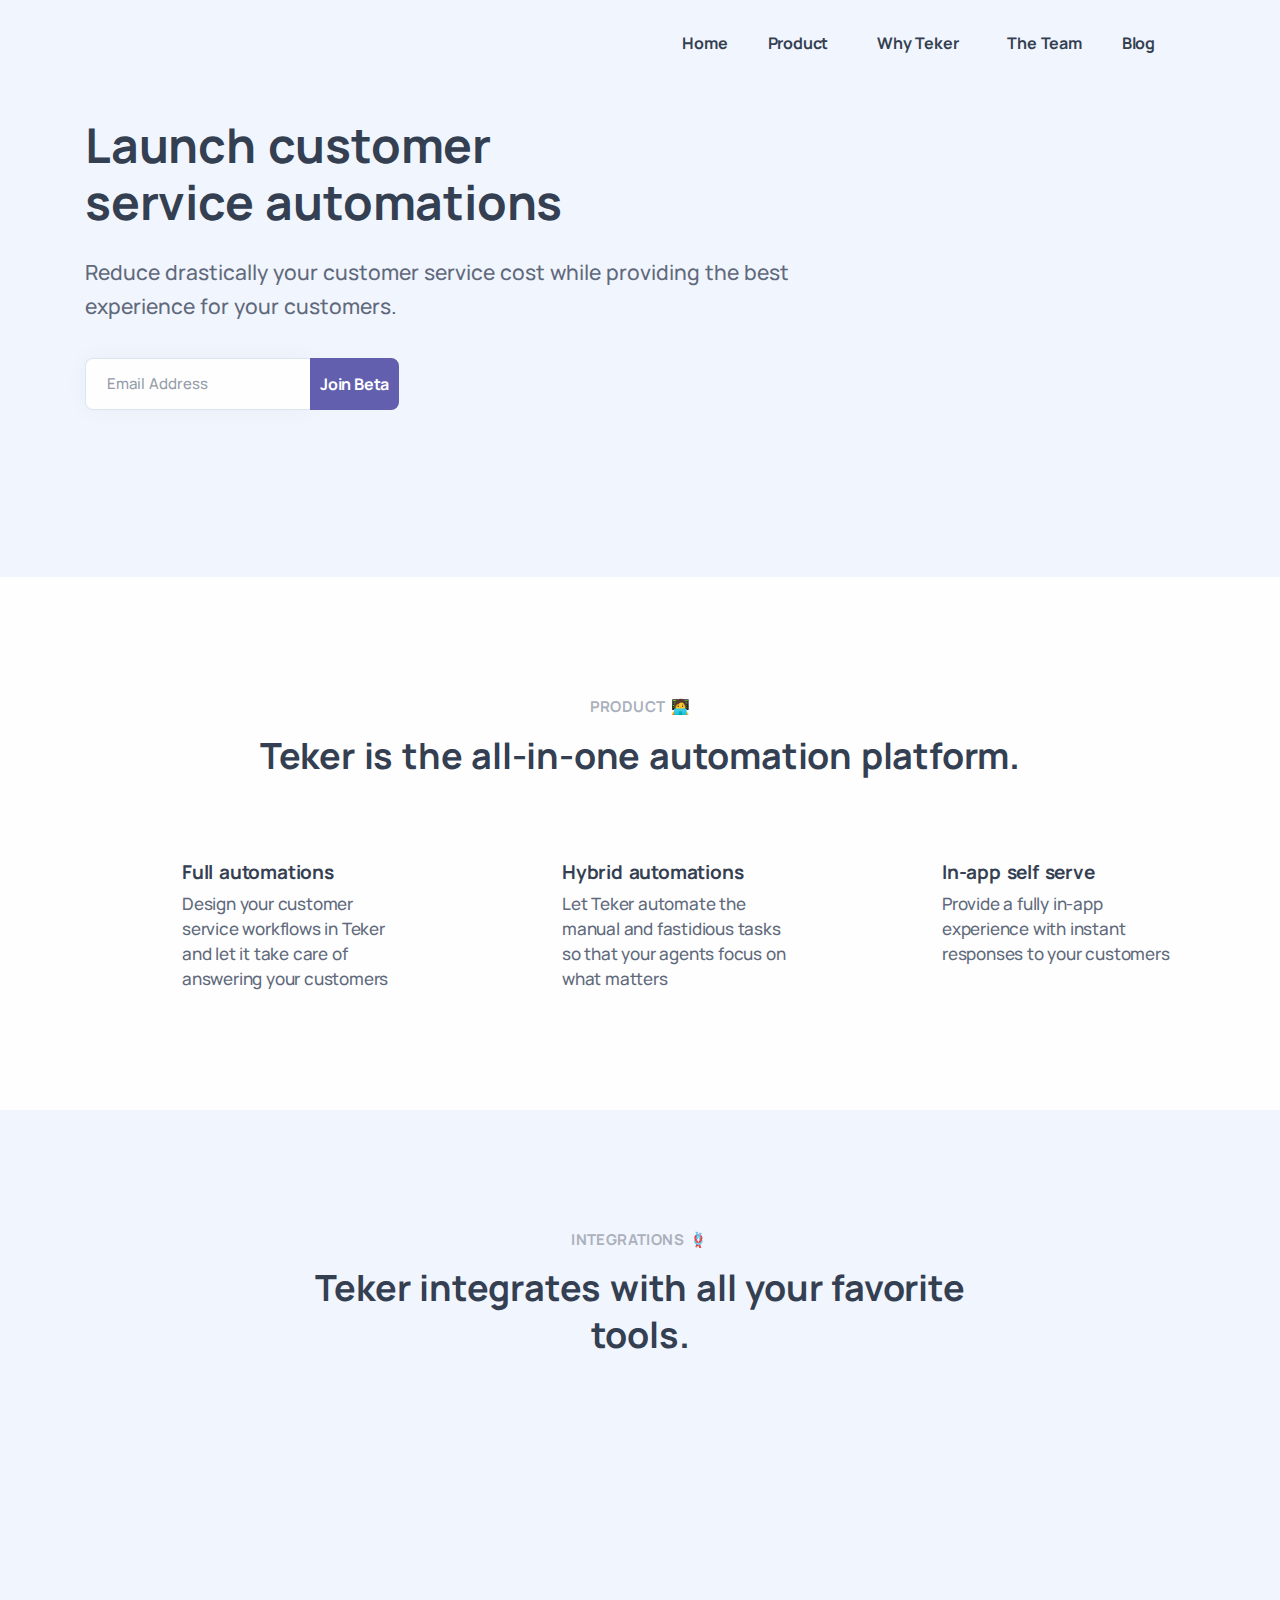
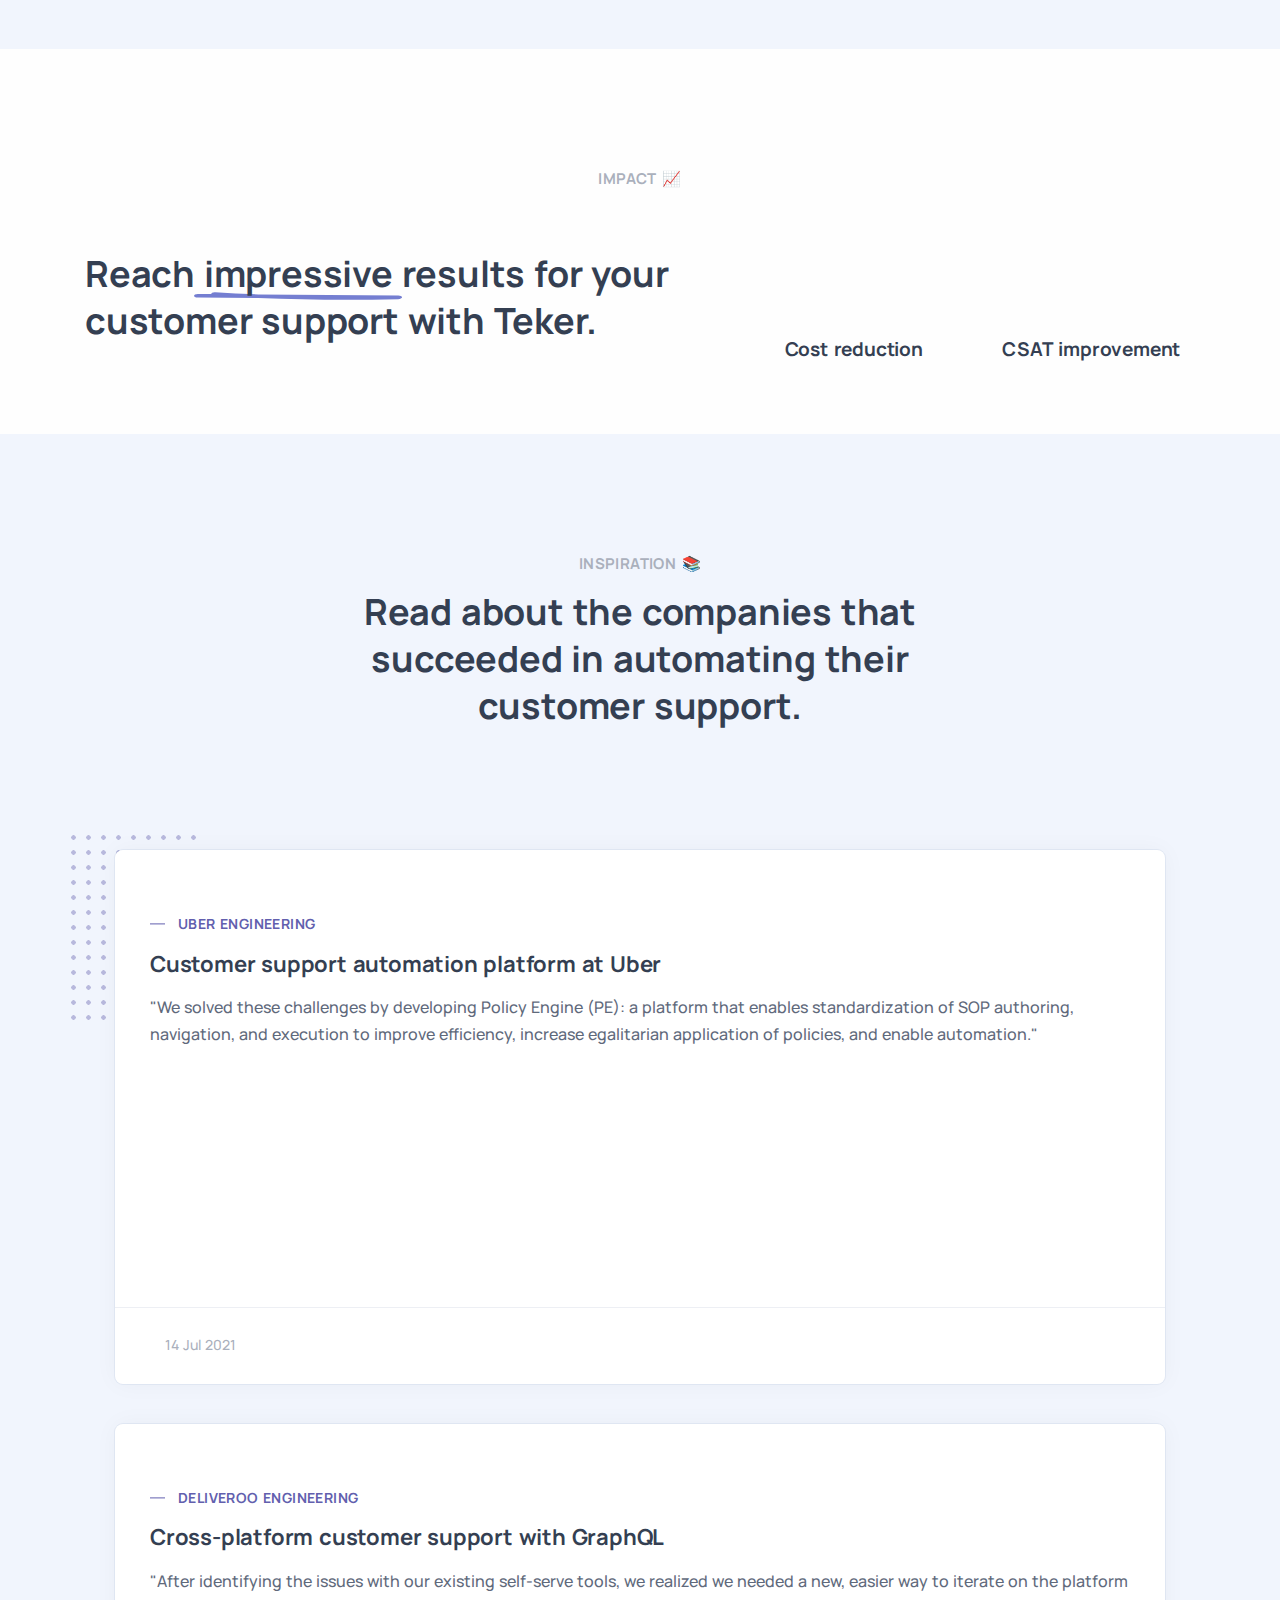
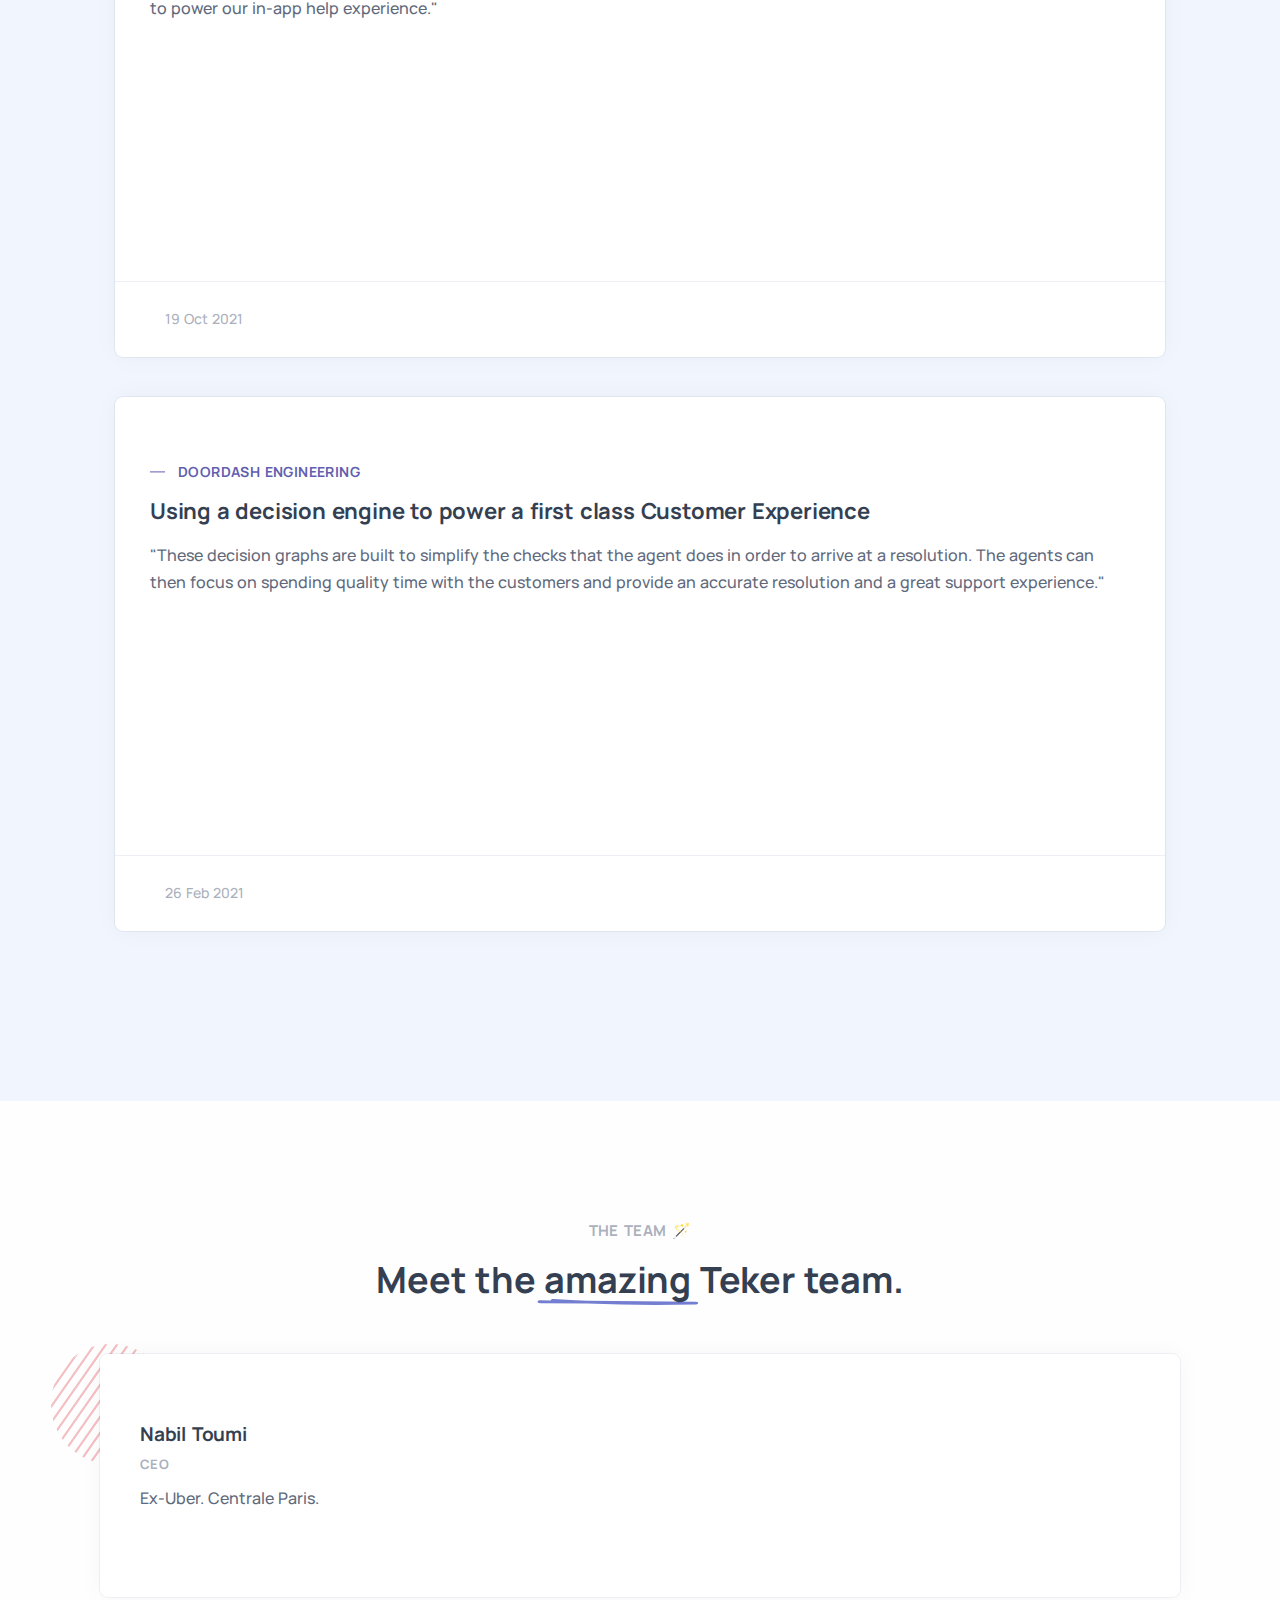
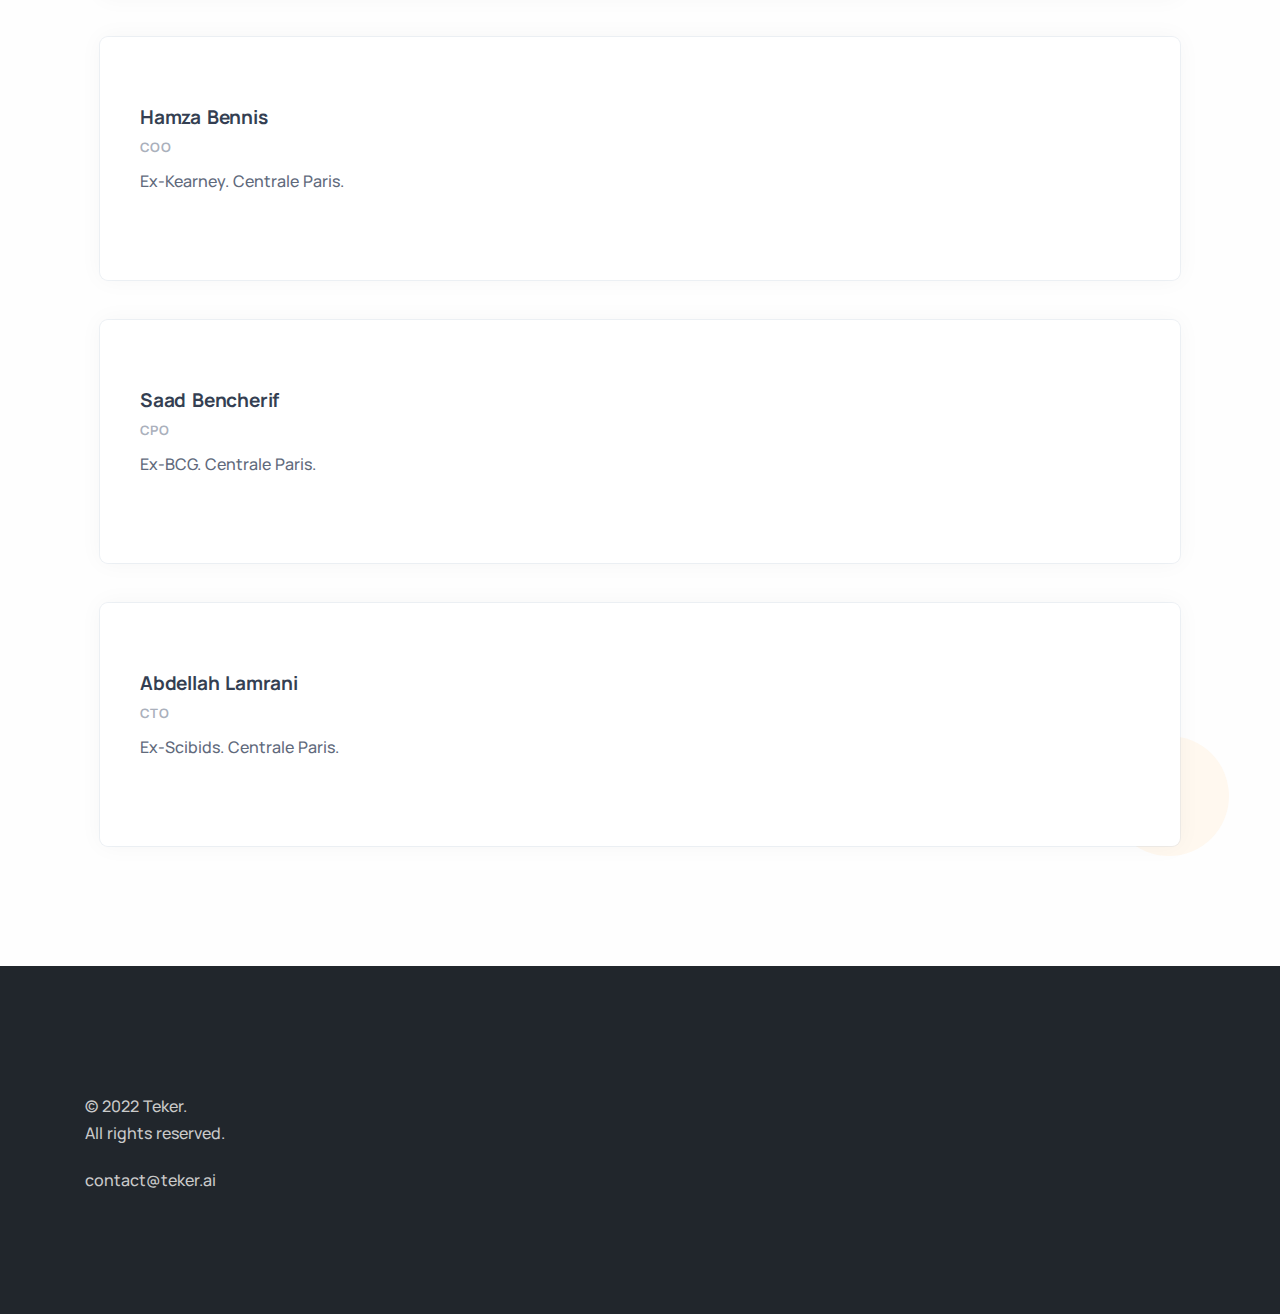
==== commit 9b34feb2: "Add why is customer support automations a nightmare for engineers" ====
--- a/index.html
+++ b/index.html
@@ -1,815 +1,536 @@
 <!DOCTYPE html>
 <html lang="en">
-  <head>
-    <!-- Global site tag (gtag.js) - Google Analytics -->
-    <script
-      async
-      src="https://www.googletagmanager.com/gtag/js?id=G-4BSSDF64ZS"
-    ></script>
-    <script>
-      window.dataLayer = window.dataLayer || [];
-      function gtag() {
-        dataLayer.push(arguments);
-      }
-      gtag("js", new Date());
 
-      gtag("config", "G-4BSSDF64ZS");
-    </script>
-    <meta charset="utf-8" />
-    <meta name="viewport" content="width=device-width, initial-scale=1.0" />
-    <meta
-      name="description"
-      content="Launch customer service automations like magic 🪄."
-    />
-    <meta
-      name="keywords"
-      content="teker, teker ai, technology, software, saas, tech, automation, customer, service, support, experience, automation, no-code, no code, self service, in app, zendesk, intercom"
-    />
-    <meta name="author" content="elemis" />
-    <title>Teker | Automations made easy</title>
-    <link rel="shortcut icon" href="./assets/logos/logo_favicon.png" />
-    <link rel="stylesheet" href="./assets/css/plugins.css" />
-    <link rel="stylesheet" href="./assets/css/style.css" />
-    <link
-      rel="preload"
-      href="./assets/css/fonts/dm.css"
-      as="style"
-      onload="this.rel='stylesheet'"
-    />
-  </head>
+<head>
+  <!-- Global site tag (gtag.js) - Google Analytics -->
+  <script async src="https://www.googletagmanager.com/gtag/js?id=G-4BSSDF64ZS"></script>
+  <script>
+    window.dataLayer = window.dataLayer || [];
+    function gtag() {
+      dataLayer.push(arguments);
+    }
+    gtag("js", new Date());
 
-  <body id="home">
-    <div class="content-wrapper">
-      <header class="wrapper bg-soft-primary">
-        <nav class="navbar navbar-expand-lg classic transparent navbar-light">
-          <div class="container flex-lg-row flex-nowrap align-items-center">
-            <div class="navbar-brand w-100">
-              <a href="./index.html">
-                <img
-                  class="pt-2"
-                  src="./assets/logos/logo_teker.png"
-                  width="190"
-                  alt=""
-                />
-              </a>
-            </div>
-            <div
-              class="navbar-collapse offcanvas offcanvas-nav offcanvas-start"
-            >
-              <div class="offcanvas-header d-lg-none">
-                <h3 class="text-white fs-30 mb-0">Teker</h3>
-                <button
-                  type="button"
-                  class="btn-close btn-close-white"
-                  data-bs-dismiss="offcanvas"
-                  aria-label="Close"
-                ></button>
-              </div>
-              <div class="offcanvas-body ms-lg-auto d-flex flex-column h-100">
-                <ul class="navbar-nav">
-                  <li class="nav-item dropdown">
-                    <a class="nav-link" href="#home">Home</a>
-                  </li>
-                  <li class="nav-item dropdown">
-                    <a
-                      class="nav-link dropdown-toggle"
-                      data-bs-toggle="dropdown"
-                      >Product</a
-                    >
-                    <ul class="dropdown-menu">
-                      <li class="nav-item">
-                        <a class="dropdown-item" href="#our_product"
-                          >Features</a
-                        >
-                      </li>
-                      <li class="nav-item">
-                        <a class="dropdown-item" href="#integrations"
-                          >Integrations</a
-                        >
-                      </li>
-                    </ul>
-                  </li>
-                  <li class="nav-item dropdown">
-                    <a
-                      class="nav-link dropdown-toggle"
-                      href="#"
-                      data-bs-toggle="dropdown"
-                      >Why Teker</a
-                    >
-                    <ul class="dropdown-menu">
-                      <li class="nav-item">
-                        <a class="dropdown-item" href="#impact">Impact</a>
-                      </li>
-                      <li class="nav-item">
-                        <a class="dropdown-item" href="#concept_validated"
-                          >Inspiration</a
-                        >
-                      </li>
-                    </ul>
-                  </li>
-                  <li class="nav-item dropdown">
-                    <a class="nav-link" href="#the_team">The Team</a>
-                  </li>
-                </ul>
-              </div>
-            </div>
-            <!-- /.navbar-collapse -->
-            <div class="navbar-other ms-lg-4">
-              <ul class="navbar-nav flex-row align-items-center ms-auto">
-                <li class="nav-item d-lg-none">
-                  <button class="hamburger offcanvas-nav-btn">
-                    <span></span>
-                  </button>
+    gtag("config", "G-4BSSDF64ZS");
+  </script>
+
+  <meta charset="utf-8" />
+  <meta name="viewport" content="width=device-width, initial-scale=1.0" />
+  <meta name="description" content="Launch customer service automations like magic 🪄." />
+  <meta name="keywords"
+    content="teker, teker ai, technology, software, saas, tech, automation, customer, service, support, experience, automation, no-code, no code, self service, in app, zendesk, intercom" />
+  <meta name="author" content="elemis" />
+  <title>Teker | Automations made easy</title>
+  <link rel="shortcut icon" href="./assets/logos/logo_favicon.png" />
+  <link rel="stylesheet" href="./assets/css/plugins.css" />
+  <link rel="stylesheet" href="./assets/css/style.css" />
+  <link rel="preload" href="./assets/css/fonts/dm.css" as="style" onload="this.rel='stylesheet'" />
+</head>
+
+<body id="home">
+  <div class="content-wrapper">
+    <header class="wrapper bg-soft-primary">
+      <nav class="navbar navbar-expand-lg classic transparent navbar-light">
+        <div class="container flex-lg-row flex-nowrap align-items-center">
+          <div class="navbar-brand w-100">
+            <a href="./index.html">
+              <img class="pt-2" src="./assets/logos/logo_teker.png" width="190" alt="" />
+            </a>
+          </div>
+          <div class="navbar-collapse offcanvas offcanvas-nav offcanvas-start">
+            <div class="offcanvas-header d-lg-none">
+              <h3 class="text-white fs-30 mb-0">Teker</h3>
+              <button type="button" class="btn-close btn-close-white" data-bs-dismiss="offcanvas"
+                aria-label="Close"></button>
+            </div>
+            <div class="offcanvas-body ms-lg-auto d-flex flex-column h-100">
+              <ul class="navbar-nav">
+                <li class="nav-item dropdown">
+                  <a class="nav-link" href="#home">Home</a>
+                </li>
+                <li class="nav-item dropdown">
+                  <a class="nav-link dropdown-toggle" data-bs-toggle="dropdown">Product</a>
+                  <ul class="dropdown-menu">
+                    <li class="nav-item">
+                      <a class="dropdown-item" href="#our_product">Features</a>
+                    </li>
+                    <li class="nav-item">
+                      <a class="dropdown-item" href="#integrations">Integrations</a>
+                    </li>
+                  </ul>
+                </li>
+                <li class="nav-item dropdown">
+                  <a class="nav-link dropdown-toggle" href="#" data-bs-toggle="dropdown">Why Teker</a>
+                  <ul class="dropdown-menu">
+                    <li class="nav-item">
+                      <a class="dropdown-item" href="#impact">Impact</a>
+                    </li>
+                    <li class="nav-item">
+                      <a class="dropdown-item" href="#concept_validated">Inspiration</a>
+                    </li>
+                  </ul>
+                </li>
+                <li class="nav-item dropdown">
+                  <a class="nav-link" href="#the_team">The Team</a>
+                </li>
+                <li class="nav-item dropdown">
+                  <a class="nav-link"
+                    href="./why-is-customer-support-automations-a-nightmare-for-engineers.html">Blog</a>
                 </li>
               </ul>
             </div>
           </div>
-          <!-- /.container -->
-        </nav>
-      </header>
-      <!-- /header -->
-      <section class="wrapper bg-soft-primary">
-        <div class="container pt-10 pb-12 pt-md-14 pb-md-17">
-          <div class="row gx-lg-8 gx-xl-12 gy-10 align-items-center">
-            <div
-              class="col-md-10 offset-md-1 offset-lg-0 col-lg-8 mt-lg-n2 text-center text-lg-start order-2 order-lg-0"
-              data-cues="slideInDown"
-              data-group="page-title"
-              data-delay="600"
-            >
-              <h1 class="display-1 mb-5 mx-md-10 mx-lg-0">
-                Launch customer <br />service automations <br /><span
-                  class="typer text-primary text-nowrap"
-                  data-delay="70"
-                  data-words="like magic 🪄., in a few clicks 🖱., in no-code 🤓."
-                ></span
-                ><span class="cursor text-primary" data-owner="typer"></span>
-              </h1>
-              <p class="lead fs-lg mb-7">
-                Reduce drastically your customer service cost while providing
-                the best experience for your customers.
-              </p>
-              <div
-                class="d-flex justify-content-center justify-content-lg-start"
-                data-cues="slideInDown"
-                data-group="page-title-buttons"
-                data-delay="900"
-              >
-                <span
-                  ><a
-                    class="btn btn-lg btn-primary rounded"
-                    href="https://calendly.com/hamza-63/30min"
-                    target="_blank"
-                    >Schedule a demo</a
-                  ></span
-                >
-              </div>
-            </div>
-            <!-- /column -->
-          </div>
+          <!-- /.navbar-collapse -->
+          <div class="navbar-other ms-lg-4">
+            <ul class="navbar-nav flex-row align-items-center ms-auto">
+              <li class="nav-item d-lg-none">
+                <button class="hamburger offcanvas-nav-btn">
+                  <span></span>
+                </button>
+              </li>
+            </ul>
+          </div>
+        </div>
+        <!-- /.container -->
+      </nav>
+    </header>
+    <!-- /header -->
+    <section class="wrapper bg-soft-primary">
+      <div class="container pt-10 pb-12 pt-md-14 pb-md-17">
+        <div class="row gx-lg-8 gx-xl-12 gy-10 align-items-center">
+          <div class="col-md-10 offset-md-1 offset-lg-0 col-lg-8 mt-lg-n2 text-center text-lg-start order-2 order-lg-0"
+            data-cues="slideInDown" data-group="page-title" data-delay="600">
+            <h1 class="display-1 mb-5 mx-md-10 mx-lg-0">
+              Launch customer <br />service automations <br /><span class="typer text-primary text-nowrap"
+                data-delay="70" data-words="like magic 🪄., in a few clicks 🖱., in no-code 🤓."></span><span
+                class="cursor text-primary" data-owner="typer"></span>
+            </h1>
+            <p class="lead fs-lg mb-7">
+              Reduce drastically your customer service cost while providing
+              the best experience for your customers.
+            </p>
+            <div class="d-flex justify-content-center justify-content-lg-start" data-cues="slideInDown"
+              data-group="page-title-buttons" data-delay="900">
+              <form id="mc-embedded-subscribe-form2" name="mc-embedded-subscribe-form" class="validate" novalidate>
+                <div class="mc-field-group input-group form-floating">
+                  <input type="text" name="Email" class="required email form-control" placeholder="Email Address"
+                    id="mce-EMAIL2">
+                  <label for=" mce-EMAIL2">Email Address</label>
+                  <input type="submit" value="Join Beta" name="subscribe" id="mc-embedded-subscribe2"
+                    class="btn btn-primary low-padding-size">
+                </div>
+              </form>
+            </div>
+            <br>
+            <div id="beta-announce"></div>
+          </div>
+          <!-- /column -->
+        </div>
+        <!-- /.row -->
+      </div>
+      <!-- /.container -->
+    </section>
+    <!-- /section -->
+    <section class="wrapper bg-light" id="our_product">
+      <div class="container pt-18 pt-xl-16 pt-lg-16 pb-12">
+        <div class="row">
+          <div class="col-md-10 offset-md-1 col-lg-10 offset-lg-2 mx-auto text-center">
+            <h2 class="fs-15 text-uppercase text-muted mb-3">Product 🧑‍💻</h2>
+            <h3 class="display-4 mb-10 px-xl-10 px-xxl-15">
+              Teker is the all-in-one automation platform.
+            </h3>
+          </div>
+          <!-- /column -->
+        </div>
+        <!-- /.row -->
+        <ul
+          class="nav nav-tabs nav-tabs-bg nav-tabs-shadow-lg d-flex justify-content-between nav-justified flex-lg-row flex-column">
+          <li class="nav-item">
+            <a class="nav-link d-flex flex-row" data-bs-toggle="tab">
+              <div>
+                <img src="./assets/img/icons/lineal/rocket.png" class="svg-inject icon-svg icon-svg-md text-yellow me-4"
+                  alt="" />
+              </div>
+              <div>
+                <h4 class="mb-1">Full automations</h4>
+                <p>
+                  Design your customer service workflows in Teker and let it
+                  take care of answering your customers
+                </p>
+              </div>
+            </a>
+          </li>
+          <li class="nav-item">
+            <a class="nav-link d-flex flex-row" data-bs-toggle="tab">
+              <div>
+                <img src="./assets/img/icons/lineal/shaking_hands.png"
+                  class="svg-inject icon-svg icon-svg-md text-green me-4" alt="" />
+              </div>
+              <div>
+                <h4 class="mb-1">Hybrid automations</h4>
+                <p>
+                  Let Teker automate the manual and fastidious tasks so that
+                  your agents focus on what matters
+                </p>
+              </div>
+            </a>
+          </li>
+          <li class="nav-item">
+            <a class="nav-link d-flex flex-row" data-bs-toggle="tab">
+              <div>
+                <img src="./assets/img/icons/lineal/app.png" class="svg-inject icon-svg icon-svg-md text-red me-4"
+                  alt="" />
+              </div>
+              <div>
+                <h4 class="mb-1">In-app self serve</h4>
+                <p>
+                  Provide a fully in-app experience with instant responses to
+                  your customers
+                </p>
+              </div>
+            </a>
+          </li>
+        </ul>
+      </div>
+      <!-- /.container -->
+    </section>
+    <!-- /section -->
+    <section class="wrapper bg-soft-primary block-scroller" id="integrations">
+      <div class="container pt-18 pt-xl-16 pt-lg-16 pb-12">
+        <div class="col-md-10 offset-md-1 col-lg-8 offset-lg-2 mx-auto text-center">
+          <h2 class="fs-15 text-uppercase text-muted mb-3">
+            Integrations 🪢
+          </h2>
+          <h3 class="display-4 mb-4 pe-xxl-5">
+            Teker integrates with all your favorite tools.
+          </h3>
+        </div>
+        <div class="slide">
+          <div class="slide-track">
+            <div class="col logo-integration">
+              <figure class="p-4">
+                <img src="./assets/img/brands/zendesk.png" alt="" />
+              </figure>
+            </div>
+            <!--/column -->
+            <div class="col logo-integration">
+              <figure class="p-4">
+                <img src="./assets/img/brands/intercom.png" alt="" />
+              </figure>
+            </div>
+            <!--/column -->
+            <div class="col logo-integration">
+              <figure class="p-4">
+                <img src="./assets/img/brands/zapier.svg" alt="" />
+              </figure>
+            </div>
+            <!--/column -->
+            <div class="col logo-integration">
+              <figure class="p-4">
+                <img src="./assets/img/brands/google_sheets.png" alt="" />
+              </figure>
+            </div>
+            <!--/column -->
+            <div class="col logo-integration">
+              <figure class="p-4">
+                <img src="./assets/img/brands/mongodb.png" alt="" />
+              </figure>
+            </div>
+            <!--/column -->
+            <div class="col logo-integration">
+              <figure class="p-4">
+                <img src="./assets/img/brands/hubspot.png" alt="" />
+              </figure>
+            </div>
+            <!--/column -->
+            <div class="col logo-integration">
+              <figure class="p-4">
+                <img src="./assets/img/brands/salesforce.png" alt="" />
+              </figure>
+            </div>
+            <!--/column -->
+            <div class="col logo-integration">
+              <figure class="p-4">
+                <img src="./assets/img/brands/api.png" alt="" />
+              </figure>
+            </div>
+            <!--/column -->
+            <div class="col logo-integration">
+              <figure class="p-4">
+                <img src="./assets/img/brands/zendesk.png" alt="" />
+              </figure>
+            </div>
+            <!--/column -->
+            <div class="col logo-integration">
+              <figure class="p-4">
+                <img src="./assets/img/brands/intercom.png" alt="" />
+              </figure>
+            </div>
+            <!--/column -->
+            <div class="col logo-integration">
+              <figure class="p-4">
+                <img src="./assets/img/brands/zapier.svg" alt="" />
+              </figure>
+            </div>
+            <!--/column -->
+            <div class="col logo-integration">
+              <figure class="p-4">
+                <img src="./assets/img/brands/google_sheets.png" alt="" />
+              </figure>
+            </div>
+            <!--/column -->
+            <div class="col logo-integration">
+              <figure class="p-4">
+                <img src="./assets/img/brands/mongodb.png" alt="" />
+              </figure>
+            </div>
+            <!--/column -->
+            <div class="col logo-integration">
+              <figure class="p-4">
+                <img src="./assets/img/brands/hubspot.png" alt="" />
+              </figure>
+            </div>
+            <!--/column -->
+            <div class="col logo-integration">
+              <figure class="p-4">
+                <img src="./assets/img/brands/salesforce.png" alt="" />
+              </figure>
+            </div>
+            <!--/column -->
+            <div class="col logo-integration">
+              <figure class="p-4">
+                <img src="./assets/img/brands/api.png" alt="" />
+              </figure>
+            </div>
+            <!--/column -->
+          </div>
+        </div>
+      </div>
+      <!-- /.container -->
+    </section>
+    <section class="wrapper bg-light" id="impact">
+      <div class="container pt-18 pt-xl-16 pt-lg-16 pb-12">
+        <div class="col-md-10 offset-md-1 col-lg-8 offset-lg-2 mx-auto text-center">
+          <h2 class="fs-15 text-uppercase text-muted mb-3">Impact 📈</h2>
+        </div>
+        <br />
+        <div class="row align-items-center gy-8">
+          <div class="col-lg-7 text-center text-lg-start">
+            <h3 class="display-4 mb-0 pe-xl-10 pe-xxl-15">
+              Reach
+              <span class="underline-3 style-2 purple">impressive</span>
+              results for your customer support with Teker.
+            </h3>
+          </div>
+          <!-- /column -->
+          <div class="col-lg-5">
+            <div class="row gy-6 text-center">
+              <div class="col-md-6">
+                <div class="progressbar semi-circle fuchsia" data-value="70"></div>
+                <h4 class="mb-0">Cost reduction</h4>
+              </div>
+              <!-- /column -->
+              <div class="col-md-6">
+                <div class="progressbar semi-circle orange" data-value="+30"></div>
+                <h4 class="mb-0">CSAT improvement</h4>
+              </div>
+              <!-- /column -->
+            </div>
+            <!-- /.row -->
+          </div>
+          <!-- /column -->
+        </div>
+        <!-- /.row -->
+      </div>
+      <!-- /.container -->
+    </section>
+    <!-- /section -->
+    <section class="wrapper bg-soft-primary" id="concept_validated">
+      <div class="container pt-18 pt-xl-16 pt-lg-16 pb-12">
+        <div class="row">
+          <div class="col-md-10 offset-md-1 col-lg-8 offset-lg-2 mx-auto text-center">
+            <h2 class="fs-15 text-uppercase text-muted mb-3">
+              Inspiration 📚
+            </h2>
+            <h3 class="display-4 mb-10 px-xl-10 px-xxl-15">
+              Read about the companies that succeeded in automating their
+              customer support.
+            </h3>
+          </div>
+        </div>
+        <!-- /.row -->
+        <div class="container py-14 py-md-10">
           <!-- /.row -->
-        </div>
-        <!-- /.container -->
-      </section>
-      <!-- /section -->
-      <section class="wrapper bg-light" id="our_product">
-        <div class="container pt-18 pt-xl-16 pt-lg-16 pb-12">
-          <div class="row">
-            <div
-              class="col-md-10 offset-md-1 col-lg-10 offset-lg-2 mx-auto text-center"
-            >
-              <h2 class="fs-15 text-uppercase text-muted mb-3">Product 🧑‍💻</h2>
-              <h3 class="display-4 mb-10 px-xl-10 px-xxl-15">
-                Teker is the all-in-one automation platform.
-              </h3>
-            </div>
-            <!-- /column -->
-          </div>
-          <!-- /.row -->
-          <ul
-            class="nav nav-tabs nav-tabs-bg nav-tabs-shadow-lg d-flex justify-content-between nav-justified flex-lg-row flex-column"
-          >
-            <li class="nav-item">
-              <a class="nav-link d-flex flex-row" data-bs-toggle="tab">
-                <div>
-                  <img
-                    src="./assets/img/icons/lineal/rocket.png"
-                    class="svg-inject icon-svg icon-svg-md text-yellow me-4"
-                    alt=""
-                  />
-                </div>
-                <div>
-                  <h4 class="mb-1">Full automations</h4>
-                  <p>
-                    Design your customer service workflows in Teker and let it
-                    take care of answering your customers
-                  </p>
-                </div>
-              </a>
-            </li>
-            <li class="nav-item">
-              <a class="nav-link d-flex flex-row" data-bs-toggle="tab">
-                <div>
-                  <img
-                    src="./assets/img/icons/lineal/shaking_hands.png"
-                    class="svg-inject icon-svg icon-svg-md text-green me-4"
-                    alt=""
-                  />
-                </div>
-                <div>
-                  <h4 class="mb-1">Hybrid automations</h4>
-                  <p>
-                    Let Teker automate the manual and fastidious tasks so that
-                    your agents focus on what matters
-                  </p>
-                </div>
-              </a>
-            </li>
-            <li class="nav-item">
-              <a class="nav-link d-flex flex-row" data-bs-toggle="tab">
-                <div>
-                  <img
-                    src="./assets/img/icons/lineal/app.png"
-                    class="svg-inject icon-svg icon-svg-md text-red me-4"
-                    alt=""
-                  />
-                </div>
-                <div>
-                  <h4 class="mb-1">In-app self serve</h4>
-                  <p>
-                    Provide a fully in-app experience with instant responses to
-                    your customers
-                  </p>
-                </div>
-              </a>
-            </li>
-          </ul>
-        </div>
-        <!-- /.container -->
-      </section>
-      <!-- /section -->
-      <section class="wrapper bg-soft-primary block-scroller" id="integrations">
-        <div class="container pt-18 pt-xl-16 pt-lg-16 pb-12">
-          <div
-            class="col-md-10 offset-md-1 col-lg-8 offset-lg-2 mx-auto text-center"
-          >
-            <h2 class="fs-15 text-uppercase text-muted mb-3">
-              Integrations 🪢
-            </h2>
-            <h3 class="display-4 mb-4 pe-xxl-5">
-              Teker integrates with all your favorite tools.
-            </h3>
-          </div>
-          <div class="slide">
-            <div class="slide-track">
-              <div class="col logo-integration">
-                <figure class="p-4">
-                  <img src="./assets/img/brands/zendesk.png" alt="" />
-                </figure>
-              </div>
-              <!--/column -->
-              <div class="col logo-integration">
-                <figure class="p-4">
-                  <img src="./assets/img/brands/intercom.png" alt="" />
-                </figure>
-              </div>
-              <!--/column -->
-              <div class="col logo-integration">
-                <figure class="p-4">
-                  <img src="./assets/img/brands/zapier.svg" alt="" />
-                </figure>
-              </div>
-              <!--/column -->
-              <div class="col logo-integration">
-                <figure class="p-4">
-                  <img src="./assets/img/brands/google_sheets.png" alt="" />
-                </figure>
-              </div>
-              <!--/column -->
-              <div class="col logo-integration">
-                <figure class="p-4">
-                  <img src="./assets/img/brands/mongodb.png" alt="" />
-                </figure>
-              </div>
-              <!--/column -->
-              <div class="col logo-integration">
-                <figure class="p-4">
-                  <img src="./assets/img/brands/hubspot.png" alt="" />
-                </figure>
-              </div>
-              <!--/column -->
-              <div class="col logo-integration">
-                <figure class="p-4">
-                  <img src="./assets/img/brands/salesforce.png" alt="" />
-                </figure>
-              </div>
-              <!--/column -->
-              <div class="col logo-integration">
-                <figure class="p-4">
-                  <img src="./assets/img/brands/api.png" alt="" />
-                </figure>
-              </div>
-              <!--/column -->
-              <div class="col logo-integration">
-                <figure class="p-4">
-                  <img src="./assets/img/brands/zendesk.png" alt="" />
-                </figure>
-              </div>
-              <!--/column -->
-              <div class="col logo-integration">
-                <figure class="p-4">
-                  <img src="./assets/img/brands/intercom.png" alt="" />
-                </figure>
-              </div>
-              <!--/column -->
-              <div class="col logo-integration">
-                <figure class="p-4">
-                  <img src="./assets/img/brands/zapier.svg" alt="" />
-                </figure>
-              </div>
-              <!--/column -->
-              <div class="col logo-integration">
-                <figure class="p-4">
-                  <img src="./assets/img/brands/google_sheets.png" alt="" />
-                </figure>
-              </div>
-              <!--/column -->
-              <div class="col logo-integration">
-                <figure class="p-4">
-                  <img src="./assets/img/brands/mongodb.png" alt="" />
-                </figure>
-              </div>
-              <!--/column -->
-              <div class="col logo-integration">
-                <figure class="p-4">
-                  <img src="./assets/img/brands/hubspot.png" alt="" />
-                </figure>
-              </div>
-              <!--/column -->
-              <div class="col logo-integration">
-                <figure class="p-4">
-                  <img src="./assets/img/brands/salesforce.png" alt="" />
-                </figure>
-              </div>
-              <!--/column -->
-              <div class="col logo-integration">
-                <figure class="p-4">
-                  <img src="./assets/img/brands/api.png" alt="" />
-                </figure>
-              </div>
-              <!--/column -->
-            </div>
-          </div>
-        </div>
-        <!-- /.container -->
-      </section>
-      <section class="wrapper bg-light" id="impact">
-        <div class="container pt-18 pt-xl-16 pt-lg-16 pb-12">
-          <div
-            class="col-md-10 offset-md-1 col-lg-8 offset-lg-2 mx-auto text-center"
-          >
-            <h2 class="fs-15 text-uppercase text-muted mb-3">Impact 📈</h2>
-          </div>
-          <br />
-          <div class="row align-items-center gy-8">
-            <div class="col-lg-7 text-center text-lg-start">
-              <h3 class="display-4 mb-0 pe-xl-10 pe-xxl-15">
-                Reach
-                <span class="underline-3 style-2 purple">impressive</span>
-                results for your customer support with Teker.
-              </h3>
-            </div>
-            <!-- /column -->
-            <div class="col-lg-5">
-              <div class="row gy-6 text-center">
-                <div class="col-md-6">
-                  <div
-                    class="progressbar semi-circle fuchsia"
-                    data-value="70"
-                  ></div>
-                  <h4 class="mb-0">Cost reduction</h4>
-                </div>
-                <!-- /column -->
-                <div class="col-md-6">
-                  <div
-                    class="progressbar semi-circle orange"
-                    data-value="+30"
-                  ></div>
-                  <h4 class="mb-0">CSAT improvement</h4>
-                </div>
-                <!-- /column -->
-              </div>
-              <!-- /.row -->
-            </div>
-            <!-- /column -->
-          </div>
-          <!-- /.row -->
-        </div>
-        <!-- /.container -->
-      </section>
-      <!-- /section -->
-      <section class="wrapper bg-soft-primary" id="concept_validated">
-        <div class="container pt-18 pt-xl-16 pt-lg-16 pb-12">
-          <div class="row">
-            <div
-              class="col-md-10 offset-md-1 col-lg-8 offset-lg-2 mx-auto text-center"
-            >
-              <h2 class="fs-15 text-uppercase text-muted mb-3">
-                Inspiration 📚
-              </h2>
-              <h3 class="display-4 mb-10 px-xl-10 px-xxl-15">
-                Read about the companies that succeeded in automating their
-                customer support.
-              </h3>
-            </div>
-          </div>
-          <!-- /.row -->
-          <div class="container py-14 py-md-10">
-            <!-- /.row -->
-            <div class="position-relative">
-              <div
-                class="shape bg-dot primary rellax w-17 h-20"
-                data-rellax-speed="1"
-                style="top: 0; left: -1.7rem"
-              ></div>
-              <div
-                class="swiper-container dots-closer blog grid-view mb-6"
-                data-margin="0"
-                data-dots="true"
-                data-items-xl="3"
-                data-items-md="2"
-                data-items-xs="1"
-              >
-                <div class="swiper">
-                  <div class="swiper-wrapper">
-                    <div class="swiper-slide">
-                      <div class="item-inner">
-                        <article>
-                          <div class="card">
-                            <figure
-                              class="card-img-top overlay overlay-1 hover-scale"
-                            >
-                              <a
-                                href="https://eng.uber.com/customer-automation-platform/"
-                                target="_blank"
-                              >
-                                <img src="./assets/img/photos/b4.jpg" alt=""
-                              /></a>
-                              <figcaption>
-                                <h5 class="from-top mb-0">Read More</h5>
-                              </figcaption>
-                            </figure>
-                            <div class="card-body card-body-article">
-                              <div class="post-header">
-                                <div class="post-category text-line">
-                                  <a
-                                    href="https://eng.uber.com/customer-automation-platform/"
-                                    target="_blank"
-                                    class="hover"
-                                    rel="category"
-                                    >Uber Engineering</a
-                                  >
-                                </div>
-                                <!-- /.post-category -->
-                                <h2 class="post-title h3 mt-1 mb-3">
-                                  <a
-                                    class="link-dark"
-                                    href="https://eng.uber.com/customer-automation-platform/"
-                                    target="_blank"
-                                    >Customer support automation platform at
-                                    Uber</a
-                                  >
-                                </h2>
-                              </div>
-                              <!-- /.post-header -->
-                              <div class="post-content">
-                                <p>
-                                  "We solved these challenges by developing
-                                  Policy Engine (PE): a platform that enables
-                                  standardization of SOP authoring, navigation,
-                                  and execution to improve efficiency, increase
-                                  egalitarian application of policies, and
-                                  enable automation."
-                                </p>
-                              </div>
-                              <!-- /.post-content -->
-                            </div>
-                            <!--/.card-body -->
-                            <div class="card-footer">
-                              <ul class="post-meta d-flex mb-0">
-                                <li class="post-date">
-                                  <i class="uil uil-calendar-alt"></i
-                                  ><span>14 Jul 2021</span>
-                                </li>
-                              </ul>
-                              <!-- /.post-meta -->
-                            </div>
-                            <!-- /.card-footer -->
-                          </div>
-                          <!-- /.card -->
-                        </article>
-                        <!-- /article -->
-                      </div>
-                      <!-- /.item-inner -->
-                    </div>
-                    <!--/.swiper-slide -->
-                    <div class="swiper-slide">
-                      <div class="item-inner">
-                        <article>
-                          <div class="card">
-                            <figure
-                              class="card-img-top overlay overlay-1 hover-scale"
-                            >
-                              <a
-                                href="https://deliveroo.engineering/2021/10/19/cross-platform-customer-support.html"
-                                target="_blank"
-                              >
-                                <img src="./assets/img/photos/b6.jpg" alt=""
-                              /></a>
-                              <figcaption>
-                                <h5 class="from-top mb-0">Read More</h5>
-                              </figcaption>
-                            </figure>
-                            <div class="card-body card-body-article">
-                              <div class="post-header">
-                                <div class="post-category text-line">
-                                  <a
-                                    href="https://deliveroo.engineering/2021/10/19/cross-platform-customer-support.html"
-                                    target="_blank"
-                                    class="hover"
-                                    rel="category"
-                                    >Deliveroo Engineering</a
-                                  >
-                                </div>
-                                <!-- /.post-category -->
-                                <h2 class="post-title h3 mt-1 mb-3">
-                                  <a
-                                    class="link-dark"
-                                    href="https://deliveroo.engineering/2021/10/19/cross-platform-customer-support.html"
-                                    target="_blank"
-                                    >Cross-platform customer support with
-                                    GraphQL</a
-                                  >
-                                </h2>
-                              </div>
-                              <!-- /.post-header -->
-                              <div class="post-content">
-                                <p>
-                                  "After identifying the issues with our
-                                  existing self-serve tools, we realized we
-                                  needed a new, easier way to iterate on the
-                                  platform to power our in-app help experience."
-                                </p>
-                              </div>
-                              <!-- /.post-content -->
-                            </div>
-                            <!--/.card-body -->
-                            <div class="card-footer">
-                              <ul class="post-meta d-flex mb-0">
-                                <li class="post-date">
-                                  <i class="uil uil-calendar-alt"></i
-                                  ><span>19 Oct 2021</span>
-                                </li>
-                              </ul>
-                              <!-- /.post-meta -->
-                            </div>
-                            <!-- /.card-footer -->
-                          </div>
-                          <!-- /.card -->
-                        </article>
-                        <!-- /article -->
-                      </div>
-                      <!-- /.item-inner -->
-                    </div>
-                    <!--/.swiper-slide -->
-                    <div class="swiper-slide">
-                      <div class="item-inner">
-                        <article>
-                          <div class="card">
-                            <figure
-                              class="card-img-top overlay overlay-1 hover-scale"
-                            >
-                              <a
-                                href="https://doordash.engineering/2021/02/26/customer-obsession-decision-platform/"
-                                target="_blank"
-                              >
-                                <img src="./assets/img/photos/b5.jpg" alt=""
-                              /></a>
-                              <figcaption>
-                                <h5 class="from-top mb-0">Read More</h5>
-                              </figcaption>
-                            </figure>
-                            <div class="card-body card-body-article">
-                              <div class="post-header">
-                                <div class="post-category text-line">
-                                  <a
-                                    href="https://doordash.engineering/2021/02/26/customer-obsession-decision-platform/"
-                                    target="_blank"
-                                    class="hover"
-                                    rel="category"
-                                    >Doordash Engineering</a
-                                  >
-                                </div>
-                                <!-- /.post-category -->
-                                <h2 class="post-title h3 mt-1 mb-3">
-                                  <a
-                                    class="link-dark"
-                                    href="https://doordash.engineering/2021/02/26/customer-obsession-decision-platform/"
-                                    target="_blank"
-                                    >Using a decision engine to power a first
-                                    class Customer Experience</a
-                                  >
-                                </h2>
-                              </div>
-                              <!-- /.post-header -->
-                              <div class="post-content">
-                                <p>
-                                  "These decision graphs are built to simplify
-                                  the checks that the agent does in order to
-                                  arrive at a resolution. The agents can then
-                                  focus on spending quality time with the
-                                  customers and provide an accurate resolution
-                                  and a great support experience."
-                                </p>
-                              </div>
-                              <!-- /.post-content -->
-                            </div>
-                            <!--/.card-body -->
-                            <div class="card-footer">
-                              <ul class="post-meta d-flex mb-0">
-                                <li class="post-date">
-                                  <i class="uil uil-calendar-alt"></i
-                                  ><span>26 Feb 2021</span>
-                                </li>
-                              </ul>
-                              <!-- /.post-meta -->
-                            </div>
-                            <!-- /.card-footer -->
-                          </div>
-                          <!-- /.card -->
-                        </article>
-                        <!-- /article -->
-                      </div>
-                      <!-- /.item-inner -->
-                    </div>
-                    <!--/.swiper-slide -->
-                  </div>
-                  <!--/.swiper-wrapper -->
-                </div>
-                <!-- /.swiper -->
-              </div>
-              <!-- /.swiper-container -->
-            </div>
-            <!-- /.position-relative -->
-          </div>
-          <!-- /.container -->
-        </div>
-        <!-- /.container -->
-      </section>
-      <!-- /section -->
-      <section class="wrapper bg-light" id="the_team">
-        <div class="container pt-18 pt-xl-16 pt-lg-16 pb-12">
-          <div class="row mb-3">
-            <div
-              class="col-md-10 offset-md-1 col-lg-8 offset-lg-2 mx-auto text-center"
-            >
-              <h2 class="fs-15 text-uppercase text-muted mb-3">The Team 🪄</h2>
-            </div>
-            <div class="col-md-10 col-xl-9 col-xxl-7 mx-auto text-center">
-              <h2 class="display-4 mb-3 px-lg-14">
-                Meet the
-                <span class="underline-3 style-2 purple">amazing</span> Teker
-                team.
-              </h2>
-            </div>
-            <!--/column -->
-          </div>
-          <!--/.row -->
           <div class="position-relative">
-            <div
-              class="shape rounded-circle bg-soft-yellow rellax w-16 h-16"
-              data-rellax-speed="1"
-              style="bottom: 0.5rem; right: -1.7rem"
-            ></div>
-            <div
-              class="shape rounded-circle bg-line red rellax w-16 h-16"
-              data-rellax-speed="1"
-              style="top: 0.5rem; left: -1.7rem"
-            ></div>
-            <div
-              class="swiper-container dots-closer mb-6"
-              data-margin="0"
-              data-dots="true"
-              data-items-xxl="4"
-              data-items-lg="4"
-              data-items-md="2"
-              data-items-xs="1"
-            >
+            <div class="shape bg-dot primary rellax w-17 h-20" data-rellax-speed="1" style="top: 0; left: -1.7rem">
+            </div>
+            <div class="swiper-container dots-closer blog grid-view mb-6" data-margin="0" data-dots="true"
+              data-items-xl="3" data-items-md="2" data-items-xs="1">
               <div class="swiper">
                 <div class="swiper-wrapper">
                   <div class="swiper-slide">
                     <div class="item-inner">
-                      <div class="card">
-                        <div class="card-body">
-                          <img
-                            class="rounded-circle w-15 mb-4"
-                            src="./assets/img/photos/nabil.jpeg"
-                            alt=""
-                          />
-                          <h4 class="mb-1">Nabil Toumi</h4>
-                          <div class="meta mb-2">CEO</div>
-                          <p class="mb-2">Ex-Uber. Centrale Paris.</p>
-                          <nav class="nav social mb-0">
-                            <a
-                              href="https://www.linkedin.com/in/nabil-toumi-b58b0084/"
-                              ><i class="uil uil-linkedin"></i
-                            ></a>
-                          </nav>
-                          <!-- /.social -->
+                      <article>
+                        <div class="card">
+                          <figure class="card-img-top overlay overlay-1 hover-scale">
+                            <a href="https://eng.uber.com/customer-automation-platform/" target="_blank">
+                              <img src="./assets/img/photos/b4.jpg" alt="" /></a>
+                            <figcaption>
+                              <h5 class="from-top mb-0">Read More</h5>
+                            </figcaption>
+                          </figure>
+                          <div class="card-body card-body-article">
+                            <div class="post-header">
+                              <div class="post-category text-line">
+                                <a href="https://eng.uber.com/customer-automation-platform/" target="_blank"
+                                  class="hover" rel="category">Uber Engineering</a>
+                              </div>
+                              <!-- /.post-category -->
+                              <h2 class="post-title h3 mt-1 mb-3">
+                                <a class="link-dark" href="https://eng.uber.com/customer-automation-platform/"
+                                  target="_blank">Customer support automation platform at
+                                  Uber</a>
+                              </h2>
+                            </div>
+                            <!-- /.post-header -->
+                            <div class="post-content">
+                              <p>
+                                "We solved these challenges by developing
+                                Policy Engine (PE): a platform that enables
+                                standardization of SOP authoring, navigation,
+                                and execution to improve efficiency, increase
+                                egalitarian application of policies, and
+                                enable automation."
+                              </p>
+                            </div>
+                            <!-- /.post-content -->
+                          </div>
+                          <!--/.card-body -->
+                          <div class="card-footer">
+                            <ul class="post-meta d-flex mb-0">
+                              <li class="post-date">
+                                <i class="uil uil-calendar-alt"></i><span>14 Jul 2021</span>
+                              </li>
+                            </ul>
+                            <!-- /.post-meta -->
+                          </div>
+                          <!-- /.card-footer -->
                         </div>
-                        <!--/.card-body -->
-                      </div>
-                      <!-- /.card -->
+                        <!-- /.card -->
+                      </article>
+                      <!-- /article -->
                     </div>
                     <!-- /.item-inner -->
                   </div>
                   <!--/.swiper-slide -->
                   <div class="swiper-slide">
                     <div class="item-inner">
-                      <div class="card">
-                        <div class="card-body">
-                          <img
-                            class="rounded-circle w-15 mb-4"
-                            src="./assets/img/photos/hamza.jpeg"
-                            alt=""
-                          />
-                          <h4 class="mb-1">Hamza Bennis</h4>
-                          <div class="meta mb-2">COO</div>
-                          <p class="mb-2">Ex-Kearney. Centrale Paris.</p>
-                          <nav class="nav social mb-0">
-                            <a
-                              href="https://www.linkedin.com/in/hamza-bennis-143635a6/"
-                              ><i class="uil uil-linkedin"></i
-                            ></a>
-                          </nav>
-                          <!-- /.social -->
+                      <article>
+                        <div class="card">
+                          <figure class="card-img-top overlay overlay-1 hover-scale">
+                            <a href="https://deliveroo.engineering/2021/10/19/cross-platform-customer-support.html"
+                              target="_blank">
+                              <img src="./assets/img/photos/b6.jpg" alt="" /></a>
+                            <figcaption>
+                              <h5 class="from-top mb-0">Read More</h5>
+                            </figcaption>
+                          </figure>
+                          <div class="card-body card-body-article">
+                            <div class="post-header">
+                              <div class="post-category text-line">
+                                <a href="https://deliveroo.engineering/2021/10/19/cross-platform-customer-support.html"
+                                  target="_blank" class="hover" rel="category">Deliveroo Engineering</a>
+                              </div>
+                              <!-- /.post-category -->
+                              <h2 class="post-title h3 mt-1 mb-3">
+                                <a class="link-dark"
+                                  href="https://deliveroo.engineering/2021/10/19/cross-platform-customer-support.html"
+                                  target="_blank">Cross-platform customer support with
+                                  GraphQL</a>
+                              </h2>
+                            </div>
+                            <!-- /.post-header -->
+                            <div class="post-content">
+                              <p>
+                                "After identifying the issues with our
+                                existing self-serve tools, we realized we
+                                needed a new, easier way to iterate on the
+                                platform to power our in-app help experience."
+                              </p>
+                            </div>
+                            <!-- /.post-content -->
+                          </div>
+                          <!--/.card-body -->
+                          <div class="card-footer">
+                            <ul class="post-meta d-flex mb-0">
+                              <li class="post-date">
+                                <i class="uil uil-calendar-alt"></i><span>19 Oct 2021</span>
+                              </li>
+                            </ul>
+                            <!-- /.post-meta -->
+                          </div>
+                          <!-- /.card-footer -->
                         </div>
-                        <!--/.card-body -->
-                      </div>
-                      <!-- /.card -->
+                        <!-- /.card -->
+                      </article>
+                      <!-- /article -->
                     </div>
                     <!-- /.item-inner -->
                   </div>
                   <!--/.swiper-slide -->
                   <div class="swiper-slide">
                     <div class="item-inner">
-                      <div class="card">
-                        <div class="card-body">
-                          <img
-                            class="rounded-circle w-15 mb-4"
-                            src="./assets/img/photos/saad.jpeg"
-                            alt=""
-                          />
-                          <h4 class="mb-1">Saad Bencherif</h4>
-                          <div class="meta mb-2">CPO</div>
-                          <p class="mb-2">Ex-BCG. Centrale Paris.</p>
-                          <nav class="nav social mb-0">
-                            <a href="https://www.linkedin.com/in/bencherifs/"
-                              ><i class="uil uil-linkedin"></i
-                            ></a>
-                          </nav>
-                          <!-- /.social -->
+                      <article>
+                        <div class="card">
+                          <figure class="card-img-top overlay overlay-1 hover-scale">
+                            <a href="https://doordash.engineering/2021/02/26/customer-obsession-decision-platform/"
+                              target="_blank">
+                              <img src="./assets/img/photos/b5.jpg" alt="" /></a>
+                            <figcaption>
+                              <h5 class="from-top mb-0">Read More</h5>
+                            </figcaption>
+                          </figure>
+                          <div class="card-body card-body-article">
+                            <div class="post-header">
+                              <div class="post-category text-line">
+                                <a href="https://doordash.engineering/2021/02/26/customer-obsession-decision-platform/"
+                                  target="_blank" class="hover" rel="category">Doordash Engineering</a>
+                              </div>
+                              <!-- /.post-category -->
+                              <h2 class="post-title h3 mt-1 mb-3">
+                                <a class="link-dark"
+                                  href="https://doordash.engineering/2021/02/26/customer-obsession-decision-platform/"
+                                  target="_blank">Using a decision engine to power a first
+                                  class Customer Experience</a>
+                              </h2>
+                            </div>
+                            <!-- /.post-header -->
+                            <div class="post-content">
+                              <p>
+                                "These decision graphs are built to simplify
+                                the checks that the agent does in order to
+                                arrive at a resolution. The agents can then
+                                focus on spending quality time with the
+                                customers and provide an accurate resolution
+                                and a great support experience."
+                              </p>
+                            </div>
+                            <!-- /.post-content -->
+                          </div>
+                          <!--/.card-body -->
+                          <div class="card-footer">
+                            <ul class="post-meta d-flex mb-0">
+                              <li class="post-date">
+                                <i class="uil uil-calendar-alt"></i><span>26 Feb 2021</span>
+                              </li>
+                            </ul>
+                            <!-- /.post-meta -->
+                          </div>
+                          <!-- /.card-footer -->
                         </div>
-                        <!--/.card-body -->
-                      </div>
-                      <!-- /.card -->
-                    </div>
-                    <!-- /.item-inner -->
-                  </div>
-                  <!--/.swiper-slide -->
-                  <div class="swiper-slide">
-                    <div class="item-inner">
-                      <div class="card">
-                        <div class="card-body">
-                          <img
-                            class="rounded-circle w-15 mb-4"
-                            src="./assets/img/photos/abdellah.jpeg"
-                            alt=""
-                          />
-                          <h4 class="mb-1">Abdellah Lamrani</h4>
-                          <div class="meta mb-2">CTO</div>
-                          <p class="mb-2">Ex-Scibids. Centrale Paris.</p>
-                          <nav class="nav social mb-0">
-                            <a
-                              href="https://www.linkedin.com/in/abdellah-lamrani-alaoui-6288a4a6/"
-                              ><i class="uil uil-linkedin"></i
-                            ></a>
-                          </nav>
-                          <!-- /.social -->
-                        </div>
-                        <!--/.card-body -->
-                      </div>
-                      <!-- /.card -->
+                        <!-- /.card -->
+                      </article>
+                      <!-- /article -->
                     </div>
                     <!-- /.item-inner -->
                   </div>
@@ -824,47 +545,176 @@
           <!-- /.position-relative -->
         </div>
         <!-- /.container -->
-      </section>
-      <footer class="bg-dark text-inverse">
-        <div class="container py-13 py-md-15">
-          <div class="row gy-6 gy-lg-0">
-            <div class="col-md-4 col-lg-3">
-              <div class="widget">
-                <img
-                  class="mb-4"
-                  src="./assets/logos/white_logo_teker.png"
-                  width="150"
-                  alt=""
-                />
-                <p class="mb-4">
-                  © 2022 Teker. <br class="d-none d-lg-block" />All rights
-                  reserved.
-                </p>
-                <p class="mb-4">
-                  <a href="mailto:contact@teker.ai">contact@teker.ai</a>
-                </p>
-                <!-- /.social -->
-              </div>
-              <!-- /.widget -->
-            </div>
-            <!-- /column -->
-          </div>
-          <!--/.row -->
-        </div>
-        <!-- /.container -->
-      </footer>
-      <div class="progress-wrap">
-        <svg
-          class="progress-circle svg-content"
-          width="100%"
-          height="100%"
-          viewBox="-1 -1 102 102"
-        >
-          <path d="M50,1 a49,49 0 0,1 0,98 a49,49 0 0,1 0,-98" />
-        </svg>
       </div>
-      <script src="./assets/js/plugins.js"></script>
-      <script src="./assets/js/theme.js"></script>
+      <!-- /.container -->
+    </section>
+    <!-- /section -->
+    <section class="wrapper bg-light" id="the_team">
+      <div class="container pt-18 pt-xl-16 pt-lg-16 pb-12">
+        <div class="row mb-3">
+          <div class="col-md-10 offset-md-1 col-lg-8 offset-lg-2 mx-auto text-center">
+            <h2 class="fs-15 text-uppercase text-muted mb-3">The Team 🪄</h2>
+          </div>
+          <div class="col-md-10 col-xl-9 col-xxl-7 mx-auto text-center">
+            <h2 class="display-4 mb-3 px-lg-14">
+              Meet the
+              <span class="underline-3 style-2 purple">amazing</span> Teker
+              team.
+            </h2>
+          </div>
+          <!--/column -->
+        </div>
+        <!--/.row -->
+        <div class="position-relative">
+          <div class="shape rounded-circle bg-soft-yellow rellax w-16 h-16" data-rellax-speed="1"
+            style="bottom: 0.5rem; right: -1.7rem"></div>
+          <div class="shape rounded-circle bg-line red rellax w-16 h-16" data-rellax-speed="1"
+            style="top: 0.5rem; left: -1.7rem"></div>
+          <div class="swiper-container dots-closer mb-6" data-margin="0" data-dots="true" data-items-xxl="4"
+            data-items-lg="4" data-items-md="2" data-items-xs="1">
+            <div class="swiper">
+              <div class="swiper-wrapper">
+                <div class="swiper-slide">
+                  <div class="item-inner">
+                    <div class="card">
+                      <div class="card-body">
+                        <img class="rounded-circle w-15 mb-4" src="./assets/img/photos/nabil.jpeg" alt="" />
+                        <h4 class="mb-1">Nabil Toumi</h4>
+                        <div class="meta mb-2">CEO</div>
+                        <p class="mb-2">Ex-Uber. Centrale Paris.</p>
+                        <nav class="nav social mb-0">
+                          <a href="https://www.linkedin.com/in/nabil-toumi-b58b0084/"><i
+                              class="uil uil-linkedin"></i></a>
+                        </nav>
+                        <!-- /.social -->
+                      </div>
+                      <!--/.card-body -->
+                    </div>
+                    <!-- /.card -->
+                  </div>
+                  <!-- /.item-inner -->
+                </div>
+                <!--/.swiper-slide -->
+                <div class="swiper-slide">
+                  <div class="item-inner">
+                    <div class="card">
+                      <div class="card-body">
+                        <img class="rounded-circle w-15 mb-4" src="./assets/img/photos/hamza.jpeg" alt="" />
+                        <h4 class="mb-1">Hamza Bennis</h4>
+                        <div class="meta mb-2">COO</div>
+                        <p class="mb-2">Ex-Kearney. Centrale Paris.</p>
+                        <nav class="nav social mb-0">
+                          <a href="https://www.linkedin.com/in/hamza-bennis-143635a6/"><i
+                              class="uil uil-linkedin"></i></a>
+                        </nav>
+                        <!-- /.social -->
+                      </div>
+                      <!--/.card-body -->
+                    </div>
+                    <!-- /.card -->
+                  </div>
+                  <!-- /.item-inner -->
+                </div>
+                <!--/.swiper-slide -->
+                <div class="swiper-slide">
+                  <div class="item-inner">
+                    <div class="card">
+                      <div class="card-body">
+                        <img class="rounded-circle w-15 mb-4" src="./assets/img/photos/saad.jpeg" alt="" />
+                        <h4 class="mb-1">Saad Bencherif</h4>
+                        <div class="meta mb-2">CPO</div>
+                        <p class="mb-2">Ex-BCG. Centrale Paris.</p>
+                        <nav class="nav social mb-0">
+                          <a href="https://www.linkedin.com/in/bencherifs/"><i class="uil uil-linkedin"></i></a>
+                        </nav>
+                        <!-- /.social -->
+                      </div>
+                      <!--/.card-body -->
+                    </div>
+                    <!-- /.card -->
+                  </div>
+                  <!-- /.item-inner -->
+                </div>
+                <!--/.swiper-slide -->
+                <div class="swiper-slide">
+                  <div class="item-inner">
+                    <div class="card">
+                      <div class="card-body">
+                        <img class="rounded-circle w-15 mb-4" src="./assets/img/photos/abdellah.jpeg" alt="" />
+                        <h4 class="mb-1">Abdellah Lamrani</h4>
+                        <div class="meta mb-2">CTO</div>
+                        <p class="mb-2">Ex-Scibids. Centrale Paris.</p>
+                        <nav class="nav social mb-0">
+                          <a href="https://www.linkedin.com/in/abdellah-lamrani-alaoui-6288a4a6/"><i
+                              class="uil uil-linkedin"></i></a>
+                        </nav>
+                        <!-- /.social -->
+                      </div>
+                      <!--/.card-body -->
+                    </div>
+                    <!-- /.card -->
+                  </div>
+                  <!-- /.item-inner -->
+                </div>
+                <!--/.swiper-slide -->
+              </div>
+              <!--/.swiper-wrapper -->
+            </div>
+            <!-- /.swiper -->
+          </div>
+          <!-- /.swiper-container -->
+        </div>
+        <!-- /.position-relative -->
+      </div>
+      <!-- /.container -->
+    </section>
+    <footer class="bg-dark text-inverse">
+      <div class="container py-13 py-md-15">
+        <div class="row gy-6 gy-lg-0">
+          <div class="col-md-4 col-lg-3">
+            <div class="widget">
+              <img class="mb-4" src="./assets/logos/white_logo_teker.png" width="150" alt="" />
+              <p class="mb-4">
+                © 2022 Teker. <br class="d-none d-lg-block" />All rights
+                reserved.
+              </p>
+              <p class="mb-4">
+                <a href="mailto:contact@teker.ai">contact@teker.ai</a>
+              </p>
+              <!-- /.social -->
+            </div>
+            <!-- /.widget -->
+          </div>
+          <!-- /column -->
+        </div>
+        <!--/.row -->
+      </div>
+      <!-- /.container -->
+    </footer>
+    <div class="progress-wrap">
+      <svg class="progress-circle svg-content" width="100%" height="100%" viewBox="-1 -1 102 102">
+        <path d="M50,1 a49,49 0 0,1 0,98 a49,49 0 0,1 0,-98" />
+      </svg>
     </div>
-  </body>
-</html>
+    <script src="./assets/js/plugins.js"></script>
+    <script src="./assets/js/theme.js"></script>
+  </div>
+</body>
+<script>
+  const form = document.querySelector("#mc-embedded-subscribe-form2")
+  const submitButton = document.querySelector("#mc-embedded-subscribe2")
+  const scriptURL = 'https://script.google.com/macros/s/AKfycbwJc00-7EJ2S9mW7UvuDZDxEk8zsavfX2XiSLnR3K26Ij_faOV7jNl4fyj4NOWjLUWI/exec'
+  form.addEventListener('submit', e => {
+    submitButton.disabled = true
+    e.preventDefault()
+    let requestBody = new FormData(form)
+    fetch(scriptURL, { method: 'POST', body: requestBody })
+      .then(response => {
+        var div = document.getElementById('beta-announce');
+        div.innerHTML = 'Congrats! You will be part of the Teker Beta 🚀🚀🚀';
+        submitButton.disabled = false
+      })
+  })
+</script>
+
+</html>